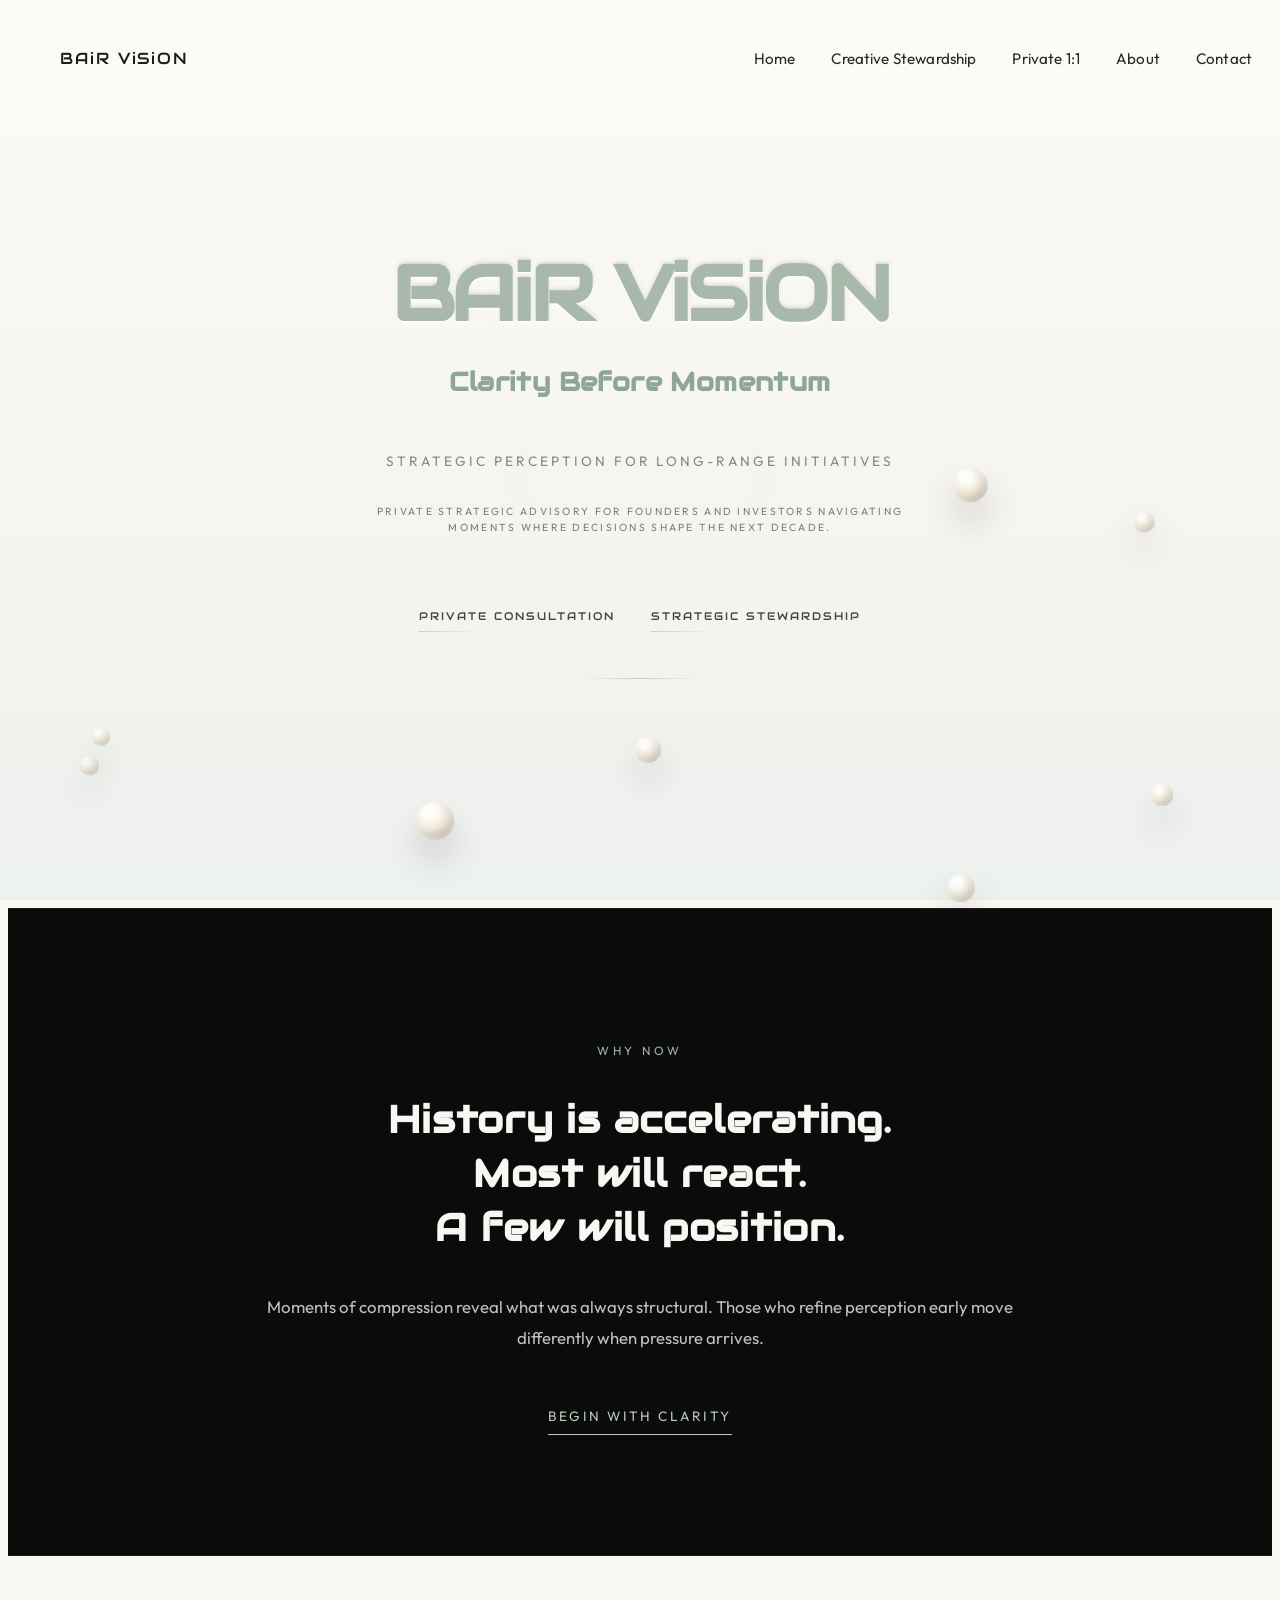
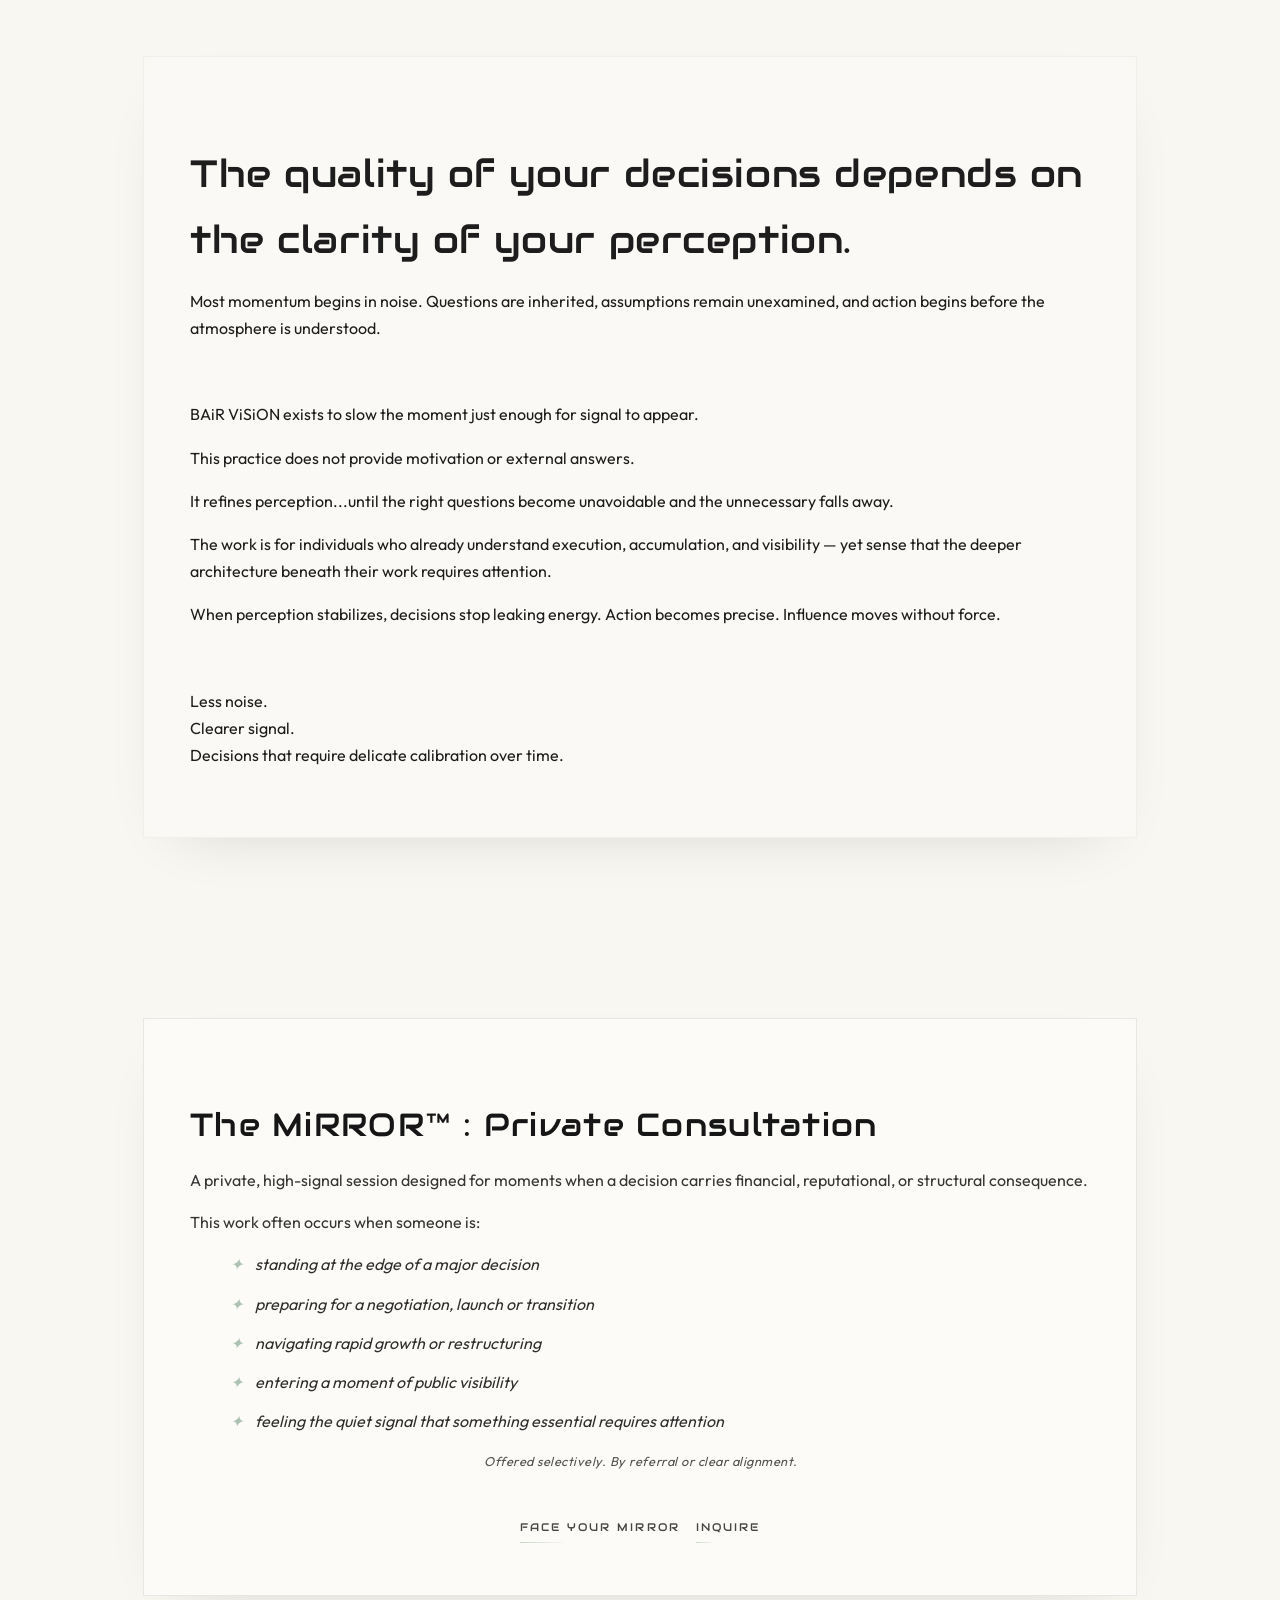
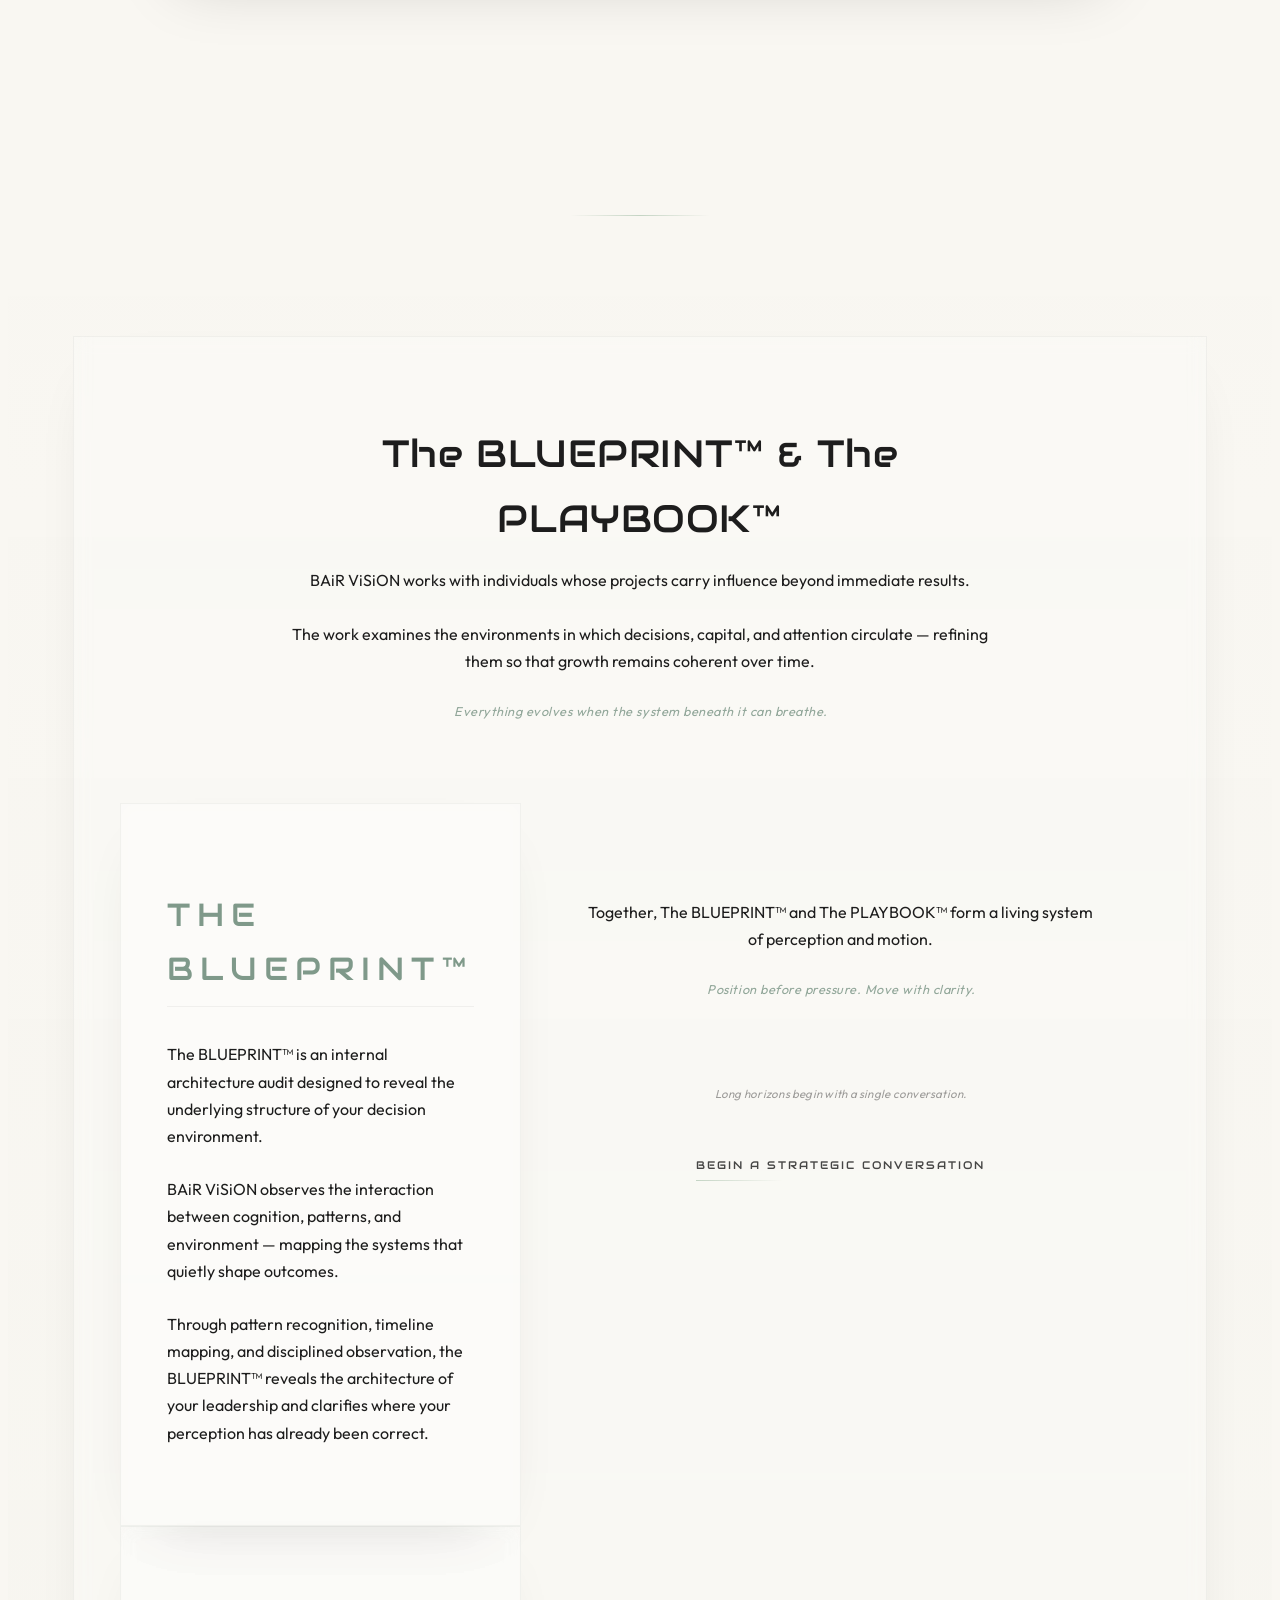
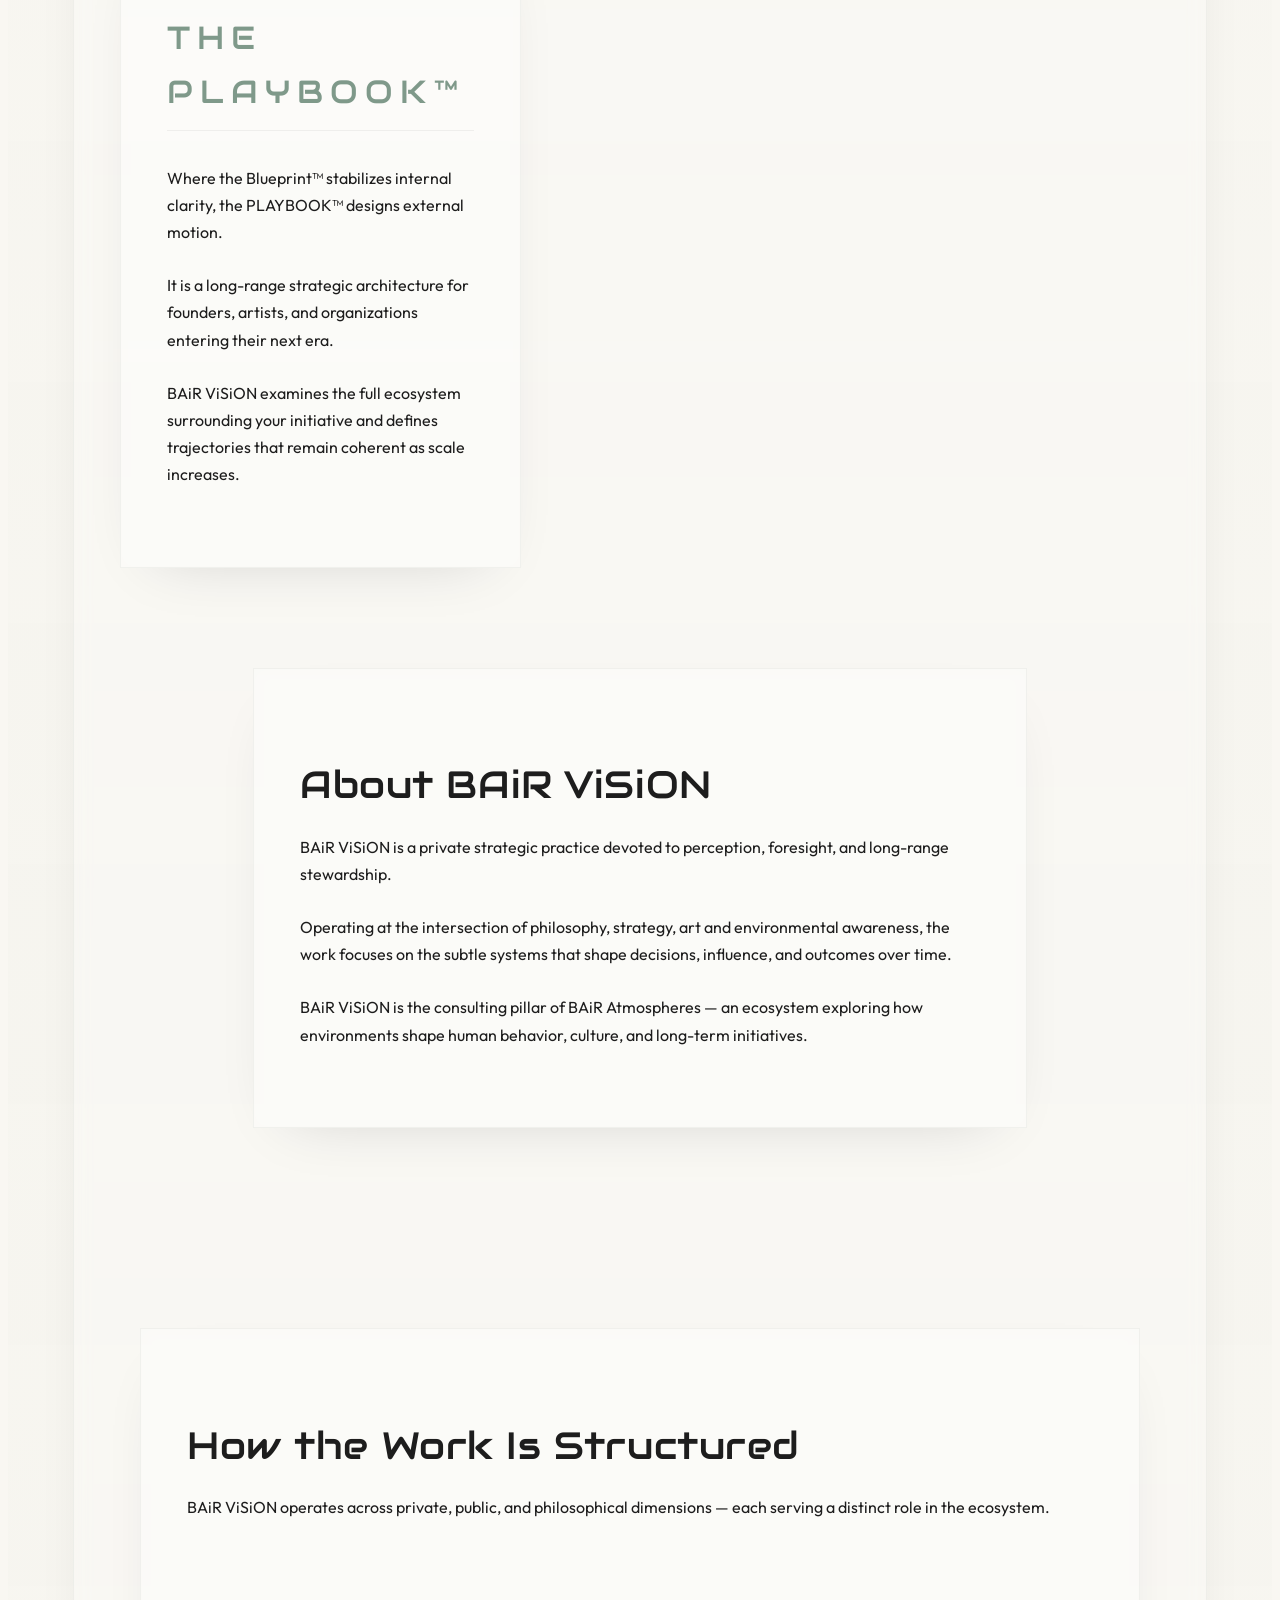
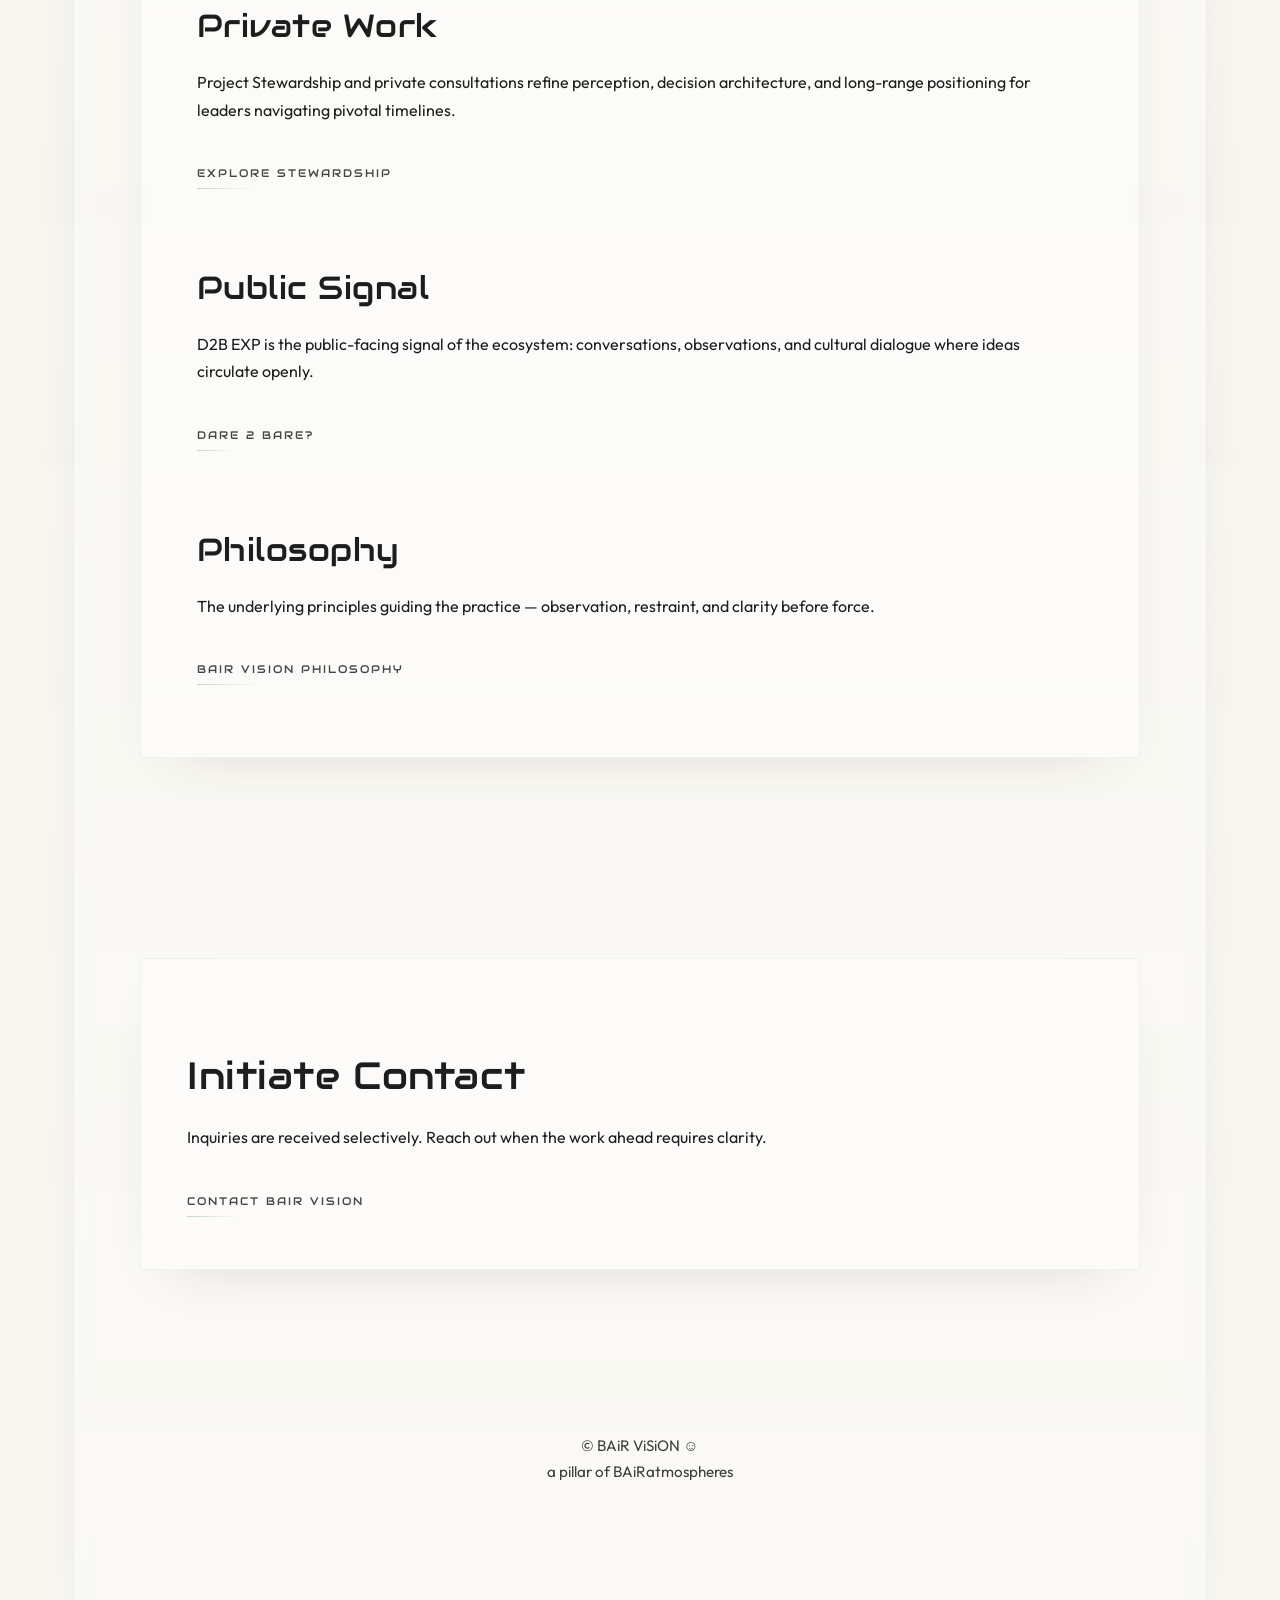
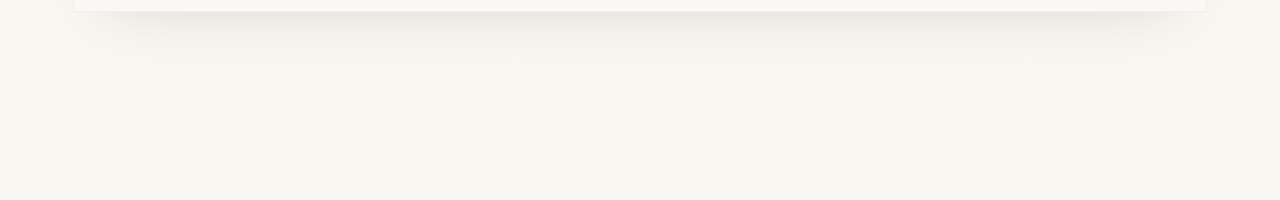
==== index.html @ 4bb3cb39 "Update index.html" ====
<!doctype html>
<html lang="en">
<head>
  <meta charset="utf-8" />
  <meta name="viewport" content="width=device-width,initial-scale=1" />
  <title>BLOOMiNG MOMENTUM - BAiR ViSiON</title>

  <!-- Fonts -->
  <link href="https://fonts.googleapis.com/css2?family=Audiowide&display=swap" rel="stylesheet">
  <link href="https://fonts.googleapis.com/css2?family=Outfit:wght@300;400;500;600;700&display=swap" rel="stylesheet">

  <!-- Stylesheet -->
  <link rel="stylesheet" href="assets/css/styles.css" />

  <!-- Lenis -->
  <script src="https://unpkg.com/lenis@1.0.45/dist/lenis.min.js"></script>

  <!-- Calendly -->
  <link href="https://assets.calendly.com/assets/external/widget.css" rel="stylesheet">
  <script src="https://assets.calendly.com/assets/external/widget.js"
        type="text/javascript"></script>
</head>
<body>
  
<div id="sky"></div>
<div id="orb-layer"></div>
  
  <div id="page-loader" class="loader">
    <div class="loader-inner">
      <h1 class="loader-title">BAiR ViSiON</h1>
      <p class="loader-sub">Initializing Field...</p>
    </div>
  </div>

    
    <!-- FORCE TRANQUILLE NAV -->
<header class="bv-header-bar" role="banner">
  <div class="bv-nav">
    <a class="bv-logo" href="index.html">BAiR ViSiON</a>

    <nav class="bv-nav-links">
      <a href="index.html">Home</a>
      <a href="stewardship.html">Creative Stewardship</a>
      <a href="mirror.html">Private 1:1</a>
      <a href="about.html">About</a>
      <a href="contact.html">Contact</a>
    </nav>

    <button id="bv-hamburger"
      class="bv-hamburger"
      aria-expanded="false"
      aria-controls="mobileMenu">
      <span></span><span></span><span></span>
    </button>
  </div>
</header>

<div id="mobileMenu"
  class="bv-mobile-menu"
     aria-hidden="true">
  <a href="index.html">Home</a>
  <a href="stewardship.html" class="active">Creative Stewardship</a>
  <a href="mirror.html">Private 1:1</a>
  <a href="about.html">About</a>
  <a href="contact.html">Contact</a>
</div>


  <main id="site">
    <header class="hero" id="hero">
      <div class="hero-inner">
        
        <h1 class="title hero-title">
          <span class="title-text" data-text="BARE VISION">BAiR ViSiON</span>
        </h1>

        <h2 class="bloom-title">Clarity Before Momentum</h2>

        <p class="subtitle">Strategic perception for long-range initiatives</p>
        <p class="subtitle muted">
        Private strategic advisory for founders and investors navigating moments where decisions shape the next decade.
        </p>
        
        <div class="cta-group">
          <a href="mirror.html" class="text-link">Private Consultation</a>
          <a href="stewardship.html" class="text-link">Strategic Stewardship</a>
        </div>
        
        <div class="hero-divider" aria-hidden="true"></div>
        
      </div>
    </header>
    
 <section class="why-now-strip">
  <div class="why-now-inner">
    
    <p class="why-now-label">WHY NOW</p>
    <h2 class="why-now-headline">
      History is accelerating.<br>
      Most will react.<br>
      A few will position.
    </h2>
    
    <p class="why-now-support">
      Moments of compression reveal what was always structural.  
      Those who refine perception early move differently when pressure arrives.
    </p>
    <a href="mirror.html" class="cta-link dark">Begin with clarity</a>
  </div>
</section>   
    
<section class="section sizzle-panel" data-animate>
  <div class="panel sizzle-inner">

    <h2 class="sizzle-title">
      The quality of your decisions depends on the clarity of your perception.
    </h2>

    <p class="sizzle-text">
     Most momentum begins in noise.  
     Questions are inherited, assumptions remain unexamined, and action begins before the atmosphere is understood.
    </p>
<br>
    <p class="sizzle-text">
      BAiR ViSiON exists to slow the moment just enough for signal to appear.
    </p>

    <p class="sizzle-text">
     This practice does not provide motivation or external answers.</p>

    <p class="sizzle-text">
     It refines perception...until the right questions become unavoidable and the unnecessary falls away.
    </p>

    <p class="sizzle-text">
     The work is for individuals who already understand execution, accumulation, and visibility — yet sense that the deeper architecture beneath their work requires attention.
    </p>

    <p class="sizzle-text">
    When perception stabilizes, decisions stop leaking energy.  
    Action becomes precise.  
    Influence moves without force.
    </p>
<br>
    <p class="sizzle-whisper">
   Less noise.<br>  
   Clearer signal.<br> 
   Decisions that require delicate calibration over time.
</p>

  </div>
</section>
    
    <!-- MIRROR -->
    <section class="section mirror" id="mirror" data-animate>
      <div class="panel">
        <h2>The MiRROR™ : Private Consultation</h2>
        <p>A private, high-signal session designed for moments when a decision carries financial, reputational, or structural consequence.</p>

        <p>This work often occurs when someone is:</p>
        <ul class="star-list">
          <li>standing at the edge of a major decision</li>
          <li>preparing for a negotiation, launch or transition</li>
          <li>navigating rapid growth or restructuring</li>
          <li>entering a moment of public visibility</li>
          <li>feeling the quiet signal that something essential requires attention</li>
        </ul>

          <p class="rhythm-hook" style="text-align:center; max-width:700px; margin:0 auto;">Offered selectively. By referral or clear alignment.</p>

        <div class="panel-cta">
          <a href="https://buy.stripe.com/7sYdR17dJeGha8h09b0gw02" class="text-link">Face Your MiRROR</a>
          <a href="contact.html" class="text-link">Inquire</a>
        </div>
      </div>
    </section>

    <div class="threshold-marker" aria-hidden="true"></div>

    <!-- BLUEPRINT / PLAYBOOK -->
    <section class="section blueprint blueprint-feature" id="blueprint" data-animate>
      <div class="panel">
        
        <div class="blueprint-intro" style="text-align:center; max-width:720px; margin:0 auto 80px;">
        <h2>The BLUEPRINT™ & The PLAYBOOK™</h2>

          <p>BAiR ViSiON works with individuals whose projects carry influence beyond immediate results.</p>
          <p>The work examines the environments in which decisions, capital, and attention circulate — refining them so that growth remains coherent over time.
       </p>
          <p class="rhythm-hook" style="text-align:center; max-width:700px; margin:0 auto;">
          Everything evolves when the system beneath it can breathe.
        </p>
        </div>

        <div class="book-spread">
       
          <div class="book-page">
            <div class="panel">
            <h3 class="subheading">THE BLUEPRINT™</h3>
            <p>The BLUEPRINT™ is an internal architecture audit designed to reveal the underlying structure of your decision environment.
            </p>
            <p>BAiR ViSiON observes the interaction between cognition, patterns, and environment — mapping the systems that quietly shape outcomes.
            </p>
            <p>Through pattern recognition, timeline mapping, and disciplined observation, the BLUEPRINT™ reveals the architecture of your leadership and clarifies where your perception has already been correct.
           </p>
              
      </div>
          
          <div class="book-divider" aria-hidden="true"></div>
          
          <div class="book-page">
            <div class="panel">
            <h3 class="subheading">THE PLAYBOOK™</h3>
           <p> Where the Blueprint™ stabilizes internal clarity, the PLAYBOOK™ designs external motion.
  </p>

           <p>It is a long-range strategic architecture for founders, artists, and organizations entering their next era.
  </p>

           <p>BAiR ViSiON examines the full ecosystem surrounding your initiative and defines trajectories that remain coherent as scale increases.
    </p>
          </div>
          </div>

    </div> <!-- ✅ CLOSE .book-spread -->

     <div class="blueprint-outro" style="text-align:center; max-width:720px; margin:80px auto 0;">
    <p>Together, The BLUEPRINT™ and The PLAYBOOK™ form a living system of perception and motion.
    </p>

     <p class="rhythm-hook" style="text-align:center; max-width:700px; margin:0 auto;">Position before pressure. Move with clarity.</i></p>
      

        <div class="panel-cta">
         <p class="cta-whisper">Long horizons begin with a single conversation.</p> 
          <a href="#"
             class="text-link"
             onclick="Calendly.initPopupWidget({url: 'https://calendly.com/dare222bare/discovery'}); return false;">
            Begin a Strategic Conversation</a>
    
        </div>
      </div>
    </div>

    <!-- ABOUT SUMMARY (concise) -->
    <section class="section about" id="about" data-animate>
      <div class="panel">
       <h2>About BAiR ViSiON</h2>

<p>
BAiR ViSiON is a private strategic practice devoted to perception, foresight, and long-range stewardship.
</p>

<p>
Operating at the intersection of philosophy, strategy, art and environmental awareness, the work focuses on the subtle systems that shape decisions, influence, and outcomes over time.
</p>

<p>
BAiR ViSiON is the consulting pillar of BAiR Atmospheres — an ecosystem exploring how environments shape human behavior, culture, and long-term initiatives.
</p>
      
      </div>
    </section>


<!-- ORIENTATION -->
<section class="section orientation" data-animate>
  <div class="panel">
    <h2>How the Work Is Structured</h2>

    <div class="orientation-grid">

      <p class="bv-text">
BAiR ViSiON operates across private, public, and philosophical dimensions — each serving a distinct role in the ecosystem.
</p>
      
      <div class="orientation-item">
       
        <h3>Private Work</h3>
        <p class="bv-text">
        Project Stewardship and private consultations refine perception, decision architecture, and long-range positioning for leaders navigating pivotal timelines.
</p>
<a href="stewardship.html" class="text-link">Explore Stewardship</a>
     
      </div>

      <div class="orientation-item">
        
        <h3>Public Signal</h3>
        <p class="bv-text">
          D2B EXP is the public-facing signal of the ecosystem: conversations, observations, and cultural dialogue where ideas circulate openly.
        </p>
        <a href="contact.html" class="text-link">Dare 2 Bare?</a>
      
      </div>

      <div class="orientation-item">
        
        <h3>Philosophy</h3>
      <p class="bv-text">
      The underlying principles guiding the practice — observation, restraint, and clarity before force.
      </p>
        <a href="about.html" class="text-link">BAiR ViSiON Philosophy</a>
      </div>

    </div>
  </div>
</section>
            
          <!-- CONTACT PREVIEW -->
    <section class="section contact" id="contact" data-animate>
      <div class="panel">
        
      <h2>Initiate Contact</h2>
<p> Inquiries are received selectively.  
Reach out when the work ahead requires clarity.
</p>

<a href="contact.html" class="text-link">Contact BAiR ViSiON</a>
      
      </div>
    </section>
            
    <footer class="footer" data-animate>
      <p>© BAiR ViSiON ☺ <br>
      a pillar of BAiRatmospheres</p>
    </footer>
  </main>

  <!-- main3d (pearls + lenis) -->
  <script type="module" src="assets/js/main3d.js"></script>
 <script src="assets/js/nav.js" defer></script>
            
</body>
</html>
---- assets/css/styles.css ----
:root {
  /* ---------- Core Palette ---------- */
  --ivory: #F9F7F2;
  --sand: #E8E3DB;
  --onyx: #0B0B0C;

  --sage-100: #C9D8CD;
  --sage-300: #B7CBB8;
  --sage-500: #9FB8A6;
  --sage-700: #7F998A;

  --cherry: #8C1C1C;
  --ice-blue: #AEBEC4;

  --text-primary: #111111;
  --text-muted: rgba(0,0,0,0.6);
  --text-soft-light: rgba(255,255,255,0.75);

  --border-soft-dark: rgba(255,255,255,0.08);
  --border-soft-light: rgba(0,0,0,0.08);

  --maxwidth: 1200px;

  --ease-standard: 0.3s ease;

  --header-height: 90px;

   --panel-blur: 8px;
}

/* =====================================
   TYPOGRAPHY SYSTEM
   ===================================== */

body {
  font-family: 'Outfit', sans-serif;
  color: var(--text-primary);
  background-color: var(--ivory);
  line-height: 1.7;
  -webkit-font-smoothing: antialiased;
}

h1, h2, h3 {
  font-family: 'Audiowide', sans-serif;
  letter-spacing: 0.02em;
}

.page-title {
  font-size: clamp(2rem, 4vw, 2.8rem);
  margin-bottom: 16px;
}

.page-subtitle {
  text-transform: uppercase;
  font-size: 0.8rem;
  letter-spacing: 0.22em;
  color: var(--sage-500);
}

/* =====================================
   SPACING SYSTEM
   ===================================== */

.section {
  padding: 120px 40px;
}

.section-narrow {
  padding: 100px 40px;
}

.container {
  max-width: var(--maxwidth);
  margin: 0 auto;
}

.centered {
  text-align: center;
  margin-left: auto;
  margin-right: auto;
}

/* RHYTHM HOOK — margin note authority */
.rhythm-hook {
  margin-top: 18px;
  font-family: 'Outfit', sans-serif;
  font-size: 0.8rem;
  font-style: italic;
  letter-spacing: 0.04em;
  color: var(--sage-700);

  /* visual restraint */
  opacity: 0.85;

  /* subtle offset so it reads as annotation, not headline */
  padding-left: 2px;
}

/* Optional: slightly tighter on mobile */
@media (max-width: 768px) {
  .rhythm-hook {
    font-size: 0.75rem;
    margin-top: 14px;
  }
}


/* =====================================
   CANONICAL TEXT CTA SYSTEM
   (Replaces All Physical Buttons)
   ===================================== */

.cta-link {
  display: inline-block;

  font-family: 'Outfit', sans-serif;
  font-size: 0.85rem;
  letter-spacing: 0.18em;
  text-transform: uppercase;
  text-decoration: none;

  padding-bottom: 6px;

  border-bottom: 1px solid currentColor;

  transition: 
    opacity var(--ease-standard),
    letter-spacing var(--ease-standard);
}

/* Light Sections */
.cta-link.light {
  color: var(--sage-500);
}

.cta-link.light:hover {
  opacity: 0.65;
  letter-spacing: 0.22em;
}

/* Dark Sections (Onyx / Why Now / Ten Years) */
.cta-link.dark {
  color: var(--sage-300);
}

.cta-link.dark:hover {
  opacity: 0.7;
  letter-spacing: 0.22em;
}

/* =====================================
   HERO CTA GROUP
   ===================================== */

.hero .cta-group {
  display: flex;
  justify-content: center;
  align-items: center;
  gap: 36px; /* increased from 28 for luxury spacing */
  margin-top: 36px;
}

@media (max-width: 768px) {
  .hero .cta-group {
    flex-direction: column;
    gap: 20px;
  }
}

/* SKY + ORB LAYER (global atmosphere) */
#sky{
  position:fixed; inset:0; pointer-events:none; z-index:-10;
  background:linear-gradient(to bottom, #FCFBF8, #F7F5F0, #EDF1EE);
}
#orb-layer{ position:fixed; inset:0; z-index:-8; pointer-events:none; }

/* LOADER — FULL SCREEN CEREMONIAL COVER */
#page-loader {
  position: fixed;
  inset: 0;
  z-index: 9999;

  display: flex;
  align-items: center;
  justify-content: center;

  background: var(--ivory);
}

/* Inner loader alignment */
.loader-inner {
  text-align: center;
}

/* Fade-out transition */
#page-loader {
  transition: opacity 0.6s ease, visibility 0.6s ease;
}

#page-loader.hidden {
  opacity: 0;
  visibility: hidden;
  pointer-events: none;
}

.loader-title{ font-family:'Audiowide', serif; letter-spacing:.28em; color:var(--sage-500); font-size: 1.4rem;
  margin-bottom: 8px; }

.loader-sub {
  font-size: 0.8rem;
  letter-spacing: 0.12em;
  opacity: 0.6;
}

/* =========================
   NAV — FORCE TRANQUILLE (single source of truth)
   ========================= */
.bv-header-bar {
  position: fixed;
  height: var(--header-height);
  left: 0;
  right: 0;
  top: 0;
  width: 100%;
  z-index: 120;
  pointer-events: auto;
  background: transparent;
  transition: background .28s ease, box-shadow .28s ease;
  padding: 14px 20px;
  display:flex;
  justify-content:center;
}
.bv-header-bar.bv-nav-solid { background: rgba(255,255,255,0.85); box-shadow:0 8px 30px rgba(0,0,0,0.06); }
.bv-header-bar * {
  pointer-events: auto;
}
.bv-nav {
  width:100%;
  max-width:var(--maxwidth);
  display:flex;
  align-items:center;
  justify-content:space-between;
  gap: 20px;
}

.bv-logo {
  font-family: 'Audiowide', sans-serif;
  font-weight:400;
  letter-spacing:.12em;
  color: rgba(10,10,10,0.92);
  text-decoration:none;
  font-size:1rem;
}

.bv-nav-links {
  display:flex;
  gap:20px;
  align-items:center;
  list-style:none;
}

.bv-nav-links a,
.bv-nav .work-toggle {
  font-family: 'Outfit', sans-serif;
  font-size: 0.95rem;
  color: rgba(10,10,10,0.88);
  text-decoration:none;
  background:transparent;
  border:none;
  cursor:pointer;
  padding:6px 8px;
  letter-spacing:0.01em;
}

.nav-work { position:relative; }
.work-dropdown {
  position:absolute;
  right:0;
  top:calc(100% + 8px);
  min-width:220px;
  background: rgba(255,255,255,0.98);
  border-radius:8px;
  padding:8px;
  box-shadow:0 18px 40px rgba(7,7,7,0.06);
  opacity:0; transform:translateY(-6px); pointer-events:none;
  transition:opacity .28s ease, transform .28s ease;
  display:flex; flex-direction:column; gap:6px; z-index:130;
}
.work-dropdown.open { opacity:1; transform:none; pointer-events:auto; }
.work-dropdown a { color:rgba(10,10,10,0.92); text-decoration:none; padding:8px 10px; border-radius:6px; }
.work-dropdown a:hover { background: rgba(183,203,184,0.06); }

/* INNER PAGES — NAV AUTHORITY MODE */
.inner-page .bv-header-bar {
  background: rgba(255,255,255,0.92);
  box-shadow: 0 8px 30px rgba(0,0,0,0.06);
}

.inner-page main {
  padding-top: calc(var(--header-height) + 40px);
}

/* MOBILE NAV */
.bv-hamburger {
  display:none;
  width:44px; height:36px; background:transparent; border:none; cursor:pointer;
}
.bv-hamburger span{ display:block; height:2px; background:rgba(10,10,10,0.85); margin:6px 0; border-radius:2px; transition:all .22s ease; }
.bv-hamburger {
  position: relative;
  z-index: 140;
  pointer-events: auto;
}

.bv-mobile-menu {
  position: fixed;
  top: 72px;
  right: 16px;

  width: 220px;
  padding: 18px;

  display: flex;
  flex-direction: column;
  gap: 14px;

  background: rgba(255,255,255,0.96);
  backdrop-filter: blur(var(--panel-blur));
  border-radius: 14px;

  box-shadow: 0 40px 90px rgba(0,0,0,0.12);

  transform: translateY(-12px) scale(0.98);
  opacity: 0;
  pointer-events: none;

  transition:
    transform 0.28s cubic-bezier(.16,1,.3,1),
    opacity 0.22s ease;

  z-index: 1001;
}

.bv-mobile-menu a {
  font-family: 'Audiowide', sans-serif;
  font-size: 0.85rem;
  letter-spacing: 0.12em;
  text-transform: uppercase;

  padding: 10px 8px;
  border-radius: 8px;

  color: rgba(10,10,10,0.9);
  text-decoration: none;

  transition: background 0.2s ease, transform 0.2s ease;
}

.bv-mobile-menu a:hover {
  background: rgba(183,203,184,0.12);
  transform: translateX(2px);
}

.bv-mobile-menu.open {
  transform: translateY(0) scale(1);
  opacity: 1;
  pointer-events: auto;
}

/* show mobile controls on small screens */
@media (max-width:900px){
  .bv-nav-links { display:none; }
  .bv-hamburger { display:block; }
}

/* =========================
   HERO
   ========================= */
.hero{ min-height:100vh; display:flex; justify-content:center; align-items:center; padding:0 2rem; text-align:center; position:relative; z-index:20; }
.hero-inner{ width:100%; max-width:1100px; margin:auto; display:flex; flex-direction:column; gap:.6rem; align-items:center; }

.hero-divider {
  width: 120px;
  height: 1px;
  margin: 36px auto 0;
  background: linear-gradient(to right, transparent, var(--sage-500), transparent);
  opacity: 0.6;
}

/* Title embossed effect */
.title-text{
  font-family:'Audiowide'; font-weight:700;
  font-size:clamp(3rem,6vw,6.5rem);
  letter-spacing:-2.2px; line-height:0.92;
  color:#a8b9ac;
  text-shadow:
    0 2px 3px rgba(255,255,255,0.9),
    0 -2px 4px rgba(0,0,0,0.10),
    0 1px 0 rgba(255,255,255,0.7),
    0 -1px 2px rgba(0,0,0,0.05);
  transform:translateY(1px);
}

/* Bloom small tagline under hero title */
.bloom-title {
  font-family:'Audiowide', sans-serif;
  font-size:clamp(1rem,2.2vw,1.65rem);
  color:#8ea59a;
  margin-top:-8px;
  letter-spacing:.015em;
}

/* subtitle */
.subtitle,
.page-subtitle {
  margin-top: 14px;
  max-width: 560px;

  font-family: 'Outfit', sans-serif;
  font-size: 0.85rem;
  line-height: 1.6;
  font-weight: 400;

  text-transform: uppercase;
  letter-spacing: 0.22em;

  color: rgba(10,10,10,0.55);

  /* editorial restraint */
  opacity: 0.85;
}

.subtitle.muted{ margin-top:8px; max-width:580px; color:rgba(10,10,10,0.6); font-size:.65rem; }


/* =====================================
   STEWARDSHIP HERO REFINEMENT
   ===================================== */

.steward-hero {
  padding: 140px 20px 80px;
  text-align: center;
}

.steward-hero .page-title {
  margin-bottom: 18px;
}

.steward-hero .page-subtitle {
  max-width: 620px;
  margin: 0 auto;
  opacity: 0.7;
}

/* =====================================
   STEWARDSHIP QUOTE
   ===================================== */

.steward-quote {
  text-align: center;
  margin: -30px auto 80px;
  padding: 0 20px;
}

.steward-quote blockquote {
  font-family: 'Outfit', sans-serif;
  font-size: 0.9rem;
  font-style: italic;
  max-width: 520px;
  margin: 0 auto;
  opacity: 0.65;
}

/* =====================================
   CENTERED STEWARD BLOCK
   ===================================== */

.steward-centered {
  text-align: center;
  max-width: 620px;
  margin: 0 auto 120px;
}


/* =========================
   PEARL VISUALS (LUXURY UPDATE)
   ========================= */
.pearl {
  position: absolute;
  width: var(--s);
  height: var(--s);
  border-radius: 50%;
  pointer-events: none;
  z-index: -6;
   
  /* STEP 1: REMOVE BLEND MODE 
     We want these to feel solid and heavy, not like holograms. */
  mix-blend-mode: normal; 
  
  /* STEP 2: THE NACRE GRADIENT
     We move from pure light -> cream -> champagne -> warm shadow.
     This complexity mimics the layers of calcium carbonate in real pearls. */
  background: radial-gradient(
    circle at 35% 25%,      /* The Light Source (Top Left) */
    #ffffff 0%,             /* The "Lustre" (Sharp Reflection) */
    #fdfcf5 20%,            /* The "Body" (Rich Cream) */
    #efe6d5 50%,            /* The "Orient" (Champagne/Gold undertone) */
    #c4bbaa 80%,            /* The "Curve" (Muted warm grey) */
    #8a8278 100%            /* The Shadow (Darker organic grey) */
  );

  /* STEP 3: DEPTH & GLOW
     - Inset white: simulates light bouncing inside the pearl (translucency).
     - Inset dark: adds weight to the bottom curve.
     - Drop shadow: lifts the pearl off the screen (3D effect). */
  box-shadow:
    inset 0 0 10px rgba(255, 255, 255, 0.75),    /* Inner Glow */
    inset -3px -3px 10px rgba(0, 0, 0, 0.12),    /* Bottom Weight */
    0 20px 35px rgba(0, 0, 0, 0.16);           /* Soft Floor Shadow */

  /* OPTIONAL: Slight blur to blend it into your "atmosphere" 
     Remove this if you want them razor sharp. */
  backdrop-filter: blur(0px); 
}


.panel-cta {
  display: flex;
  flex-direction: column;
  align-items: center;
  gap: 12px;
  margin-top: 24px;
}

/* Long-form Audiowide titles — optical tightening */
.page-title,
.section-header,
.panel h2,
.panel h3 {
  letter-spacing: 0.015em;
}

/* Do NOT change — labels need air */
.bv-subheader,
.card-title,
.card-title-ps {
  letter-spacing: 0.12em;
}
/* =========================
   CANONICAL PANELS — STEWARDSHIP ROOT
   ========================= */

.panel {
  max-width: 900px;
  margin: 0 auto;
  padding: 52px 46px;

 background: rgba(255,255,255,0.28);
  border: 1px solid rgba(120,130,120,0.08);
  backdrop-filter: blur(var(--panel-blur));
  box-shadow: 0 22px 60px -36px rgba(0,0,0,0.18);

  position: relative;
  z-index: 1;
  color: rgba(10,10,10,0.92);
}

/* Atmospheric refinement — increase panel translucency */
.section:not(.mirror) .panel {
  background: rgba(255,255,255,0.24);
}

.panel h2{ font-family:'Audiowide',sans-serif; font-weight:400; font-size:2.4rem; margin-bottom:12px; }
.panel h3{ font-family:'Audiowide',sans-serif; font-weight:400; font-size:2.0rem; margin-bottom:10px; }



/* HOME — Mirror panel CTA alignment fix */
.section.mirror .panel-cta {
  justify-content: center;
  align-items: center;
  text-align: center;
}

.section.mirror .cta-micro {
  text-align: center;
  width: 100%;
}

/* thin subheading (book pages) */
.subheading{ font-family:'Outfit'; text-transform:uppercase; letter-spacing:.15em; font-size:.8rem; color:var(--sage-700); display:inline-block; padding-bottom:8px; border-bottom:1px solid rgba(0,0,0,0.05); }

/* SECTION defaults */

.section{ opacity:0; transform:translateY(18px); transition:opacity 1.1s ease, transform 1s cubic-bezier(.16,1,.3,1); padding:100px 20px; }
.section.visible{ opacity:1; transform:none; }
.section .panel {
  margin-top: 0;
  margin-bottom: 0;
}

/* MIRROR — reduce panel presence */
.section.mirror .panel {
  background: rgba(255,255,255,0.48);
  border: 1px solid rgba(10,10,10,0.08);
  backdrop-filter: blur(calc(var(--panel-blur) + 2px));
}

.section.mirror {
  padding: 80px 20px;
}


.section.mirror h2 {
  font-size: 2rem;
  letter-spacing: 0.04em;
  color: rgba(10,10,10,0.95);

}

.section.mirror p {
  line-height: 1.6;
  color: rgba(10,10,10,0.82);
}


.section.mirror.visible {
  transform: translateY(0);
  transition:
    opacity 0.6s ease,
    transform 0.6s cubic-bezier(.2,.8,.2,1);
}

.section.mirror .panel-cta {
  flex-direction: row;
  gap: 16px;
   margin-top: 32px;
}

.section.mirror .cta-micro {
  font-size: 0.72rem;
  letter-spacing: 0.04em;
  opacity: 0.6;
  margin-bottom: 18px;
}

/* THRESHOLD MARKER */
.threshold-marker {
  width: 100%;
  height: 140px;
  margin: 0 auto -40px;
  position: relative;
}

.threshold-marker::after {
  content: "";
  position: absolute;
  left: 50%;
  bottom: 0;
  width: 140px;
  height: 1px;
  background: linear-gradient(
    to right,
    transparent,
    rgba(183,203,184,0.8),
    transparent
  );
  transform: translateX(-50%);
}

/* PROJECT STEWARDSHIP FEATURE RHYTHM */
@media (max-width: 768px) {
  .book-spread {
    grid-template-columns: 1fr;
  }

  .book-divider {
    display: none;
  }
}

.blueprint-feature {
  padding: 160px 20px 180px;
}

@media (max-width: 980px) {
  .blueprint-feature {
    padding: 120px 20px 140px;
  }
}


/* BOOK LAYOUT */

/* HOME — Stewardship panel cleanup */

.steward-section .panel {
  padding: 52px 48px;
}

.book-spread {
  display: grid;
  grid-template-columns: 1fr auto 1fr;
  gap: 64px;
  max-width: 1100px;
  margin: 0 auto;
  align-items: stretch;
}

.book-page {
  flex: 1;
  max-width: 460px;
}

.book-spread {
  align-items: stretch;
}

.book-spread .panel {
  max-width: 480px;
  margin: 0 auto;
}

.blueprint-feature .subheading {
  display: inline-block;
  margin-bottom: 18px;
  padding-bottom: 10px;
  letter-spacing: 0.22em;
}

.blueprint-feature .panel-cta {
  margin-top: 72px;
}

.blueprint-feature {
  background: linear-gradient(
    to bottom,
    transparent,
    rgba(183,203,184,0.04),
    transparent
  );
}

.blueprint-feature.section {
  transition: opacity 1.4s ease, transform 1.6s cubic-bezier(.16,1,.3,1);
}

.blueprint-feature .panel {
  background: rgba(255,255,255,0.38);
}

.book-divider{
  width:1px;
  align-self: stretch;
  opacity:.35;
  background:linear-gradient(
    180deg,
    transparent,
    rgba(159,184,166,0.45),
    transparent
  );
}

@media (max-width: 768px) {
  .book-spread {
    grid-template-columns: 1fr;
  }

  .book-divider {
    display: none;
  }
}

.blueprint-outro {
  text-align: center;
  max-width: 720px;
  margin: 80px auto 0;
}

.blueprint-outro p {
 margin-left: auto;
  margin-right: auto;
}

/* STAR LIST */
.star-list li {
  margin: 12px 0;
  display: flex;
  align-items: flex-start;
  font-family: 'Outfit', serif;
  font-style: italic;
  color: rgba(10,10,10,0.85); /* text tone */
}

.star-list li::before {
  content: "✦";
  margin-right: 12px;
  color: var(--sage-500); /* star only */
  opacity: .85;
}

/* PROOF GRID */
.proof-grid{ display:grid; grid-template-columns:repeat(3,1fr); gap:32px; margin-top:28px; }
.proof-item{ background:transparent; padding:14px; border-radius:8px; }
.proof-item h3{ font-family:'Audiowide',sans-serif; font-size:1.05rem; margin-bottom:8px; }

/* BV TYPOGRAPHY */
.bv-subheader{ font-family:'Audiowide',sans-serif; 
               text-transform:uppercase; 
               letter-spacing: 0.18em; 
               font-size: var(--title-sm); 
               margin-bottom:16px; }



/* steward cards */
.steward-card{ padding:40px; 
               border-radius:12px; 
               transition:transform .28s ease;
             }
.steward-card:hover{ 
   transform:translateY(-2px); }
.steward-list{ margin:18px 0 28px; padding-left:18px; }

.card-title {
  font-family: 'Audiowide', sans-serif;
  font-size: var(--title-md);
  letter-spacing: 0.1em;
   color:#8ea59a;
   margin-bottom: 14px; }

.card-title-ps {
  font-family: 'Audiowide', sans-serif;
  color: var(--sage-500);
   font-size: var(--title-md);
  letter-spacing: 0.1em;
   margin-bottom: 14px; 
}

.card-text{ margin-bottom:14px; }


.steward-section .steward-card {
  margin-top: 12px;
}

.section-header {
  font-family: 'Audiowide', sans-serif;
  font-size: var(--title-lg);
  letter-spacing: 0.06em;
  text-align: center;
  margin-bottom: 24px;
  color:#8ea59a;
}

.steward-text {
  font-family: 'Outfit', sans-serif;
  font-size: var(--body-lg);
  line-height: var(--line-loose);
  color: rgba(10,10,10,0.85);
  margin-bottom: 22px;
}

.bv-paragraph {
  font-family: 'Outfit', sans-serif;
  font-size: var(--body-md);
  line-height: var(--line-loose);
  margin-bottom: 1.6rem;
}

.bv-text {
  font-family: 'Outfit', sans-serif;
  font-size: var(--body-md);
  line-height: var(--line-normal);
}

.steward-hero {
  position: relative;
}

.steward-hero::after {
  content: "";
  position: absolute;
  bottom: 0;
  left: 50%;
  width: 120px;
  height: 1px;
  background: linear-gradient(to right, transparent, var(--sage-500), transparent);
  transform: translateX(-50%);
  opacity: 0.6;
}

.list-label {
  font-weight: 600;
  font-size: 0.85rem;
  letter-spacing: 0.08em;
  text-transform: uppercase;
  color: rgba(10,10,10,0.6);
  margin: 18px 0 10px;
}

.steward-list {
  font-family: 'Outfit', sans-serif;
  font-size: var(--body-md);
  line-height: var(--line-loose);
  margin: 22px 0 30px;
  padding-left: 22px;
}

.steward-list {
  list-style: none;
  padding-left: 0;
}

.steward-list li {
  position: relative;
  padding-left: 18px;
  margin-bottom: 10px;
  font-size: 0.95rem;
  line-height: 1.6;
  color: rgba(10,10,10,0.85);
}

.steward-list li::before {
  content: "—";
  position: absolute;
  left: 0;
  color: var(--sage-700);
}

.blueprint-feature .panel {
  max-width: 1040px;
}
.blueprint-feature p {
  margin-bottom: 26px;
}

.cta-whisper {
  font-size: 0.72rem;
  font-style: italic;
  color: rgba(10,10,10,0.55);
  margin-bottom: 4px;
  letter-spacing: 0.02em;
  opacity: 0.7;
  text-align: center;
}


.section.about h1 {
  font-family: 'Audiowide', sans-serif;
  letter-spacing: 0.12em;
  margin-bottom: 22px;
  position: relative;
}

.section.about h1::before {
  content: "ABOUT";
  display: block;
  font-size: 0.65rem;
  letter-spacing: 0.22em;
  color: rgba(10,10,10,0.45);
  margin-bottom: 10px;
}


.about-hero {
  padding-top: 120px;
  padding-bottom: 80px;
}
.about-hero .page-lead {
  max-width: 640px;
  margin: 16px auto 0;
  font-size: 1rem;
  opacity: 0.85;
}


/* ABOUT — narrower reading column */
.section.about .panel {
  max-width: 680px;
}

/* ABOUT — tighten paragraph rhythm */
.section.about .bv-paragraph {
  margin-bottom: 1.35rem;
}

/* ABOUT — soften lead-in */
.about-hero .page-lead {
  opacity: 0.78;
}

/* ABOUT — de-emphasize captions */
.photo-caption {
  font-size: 0.7rem;
  opacity: 0.55;
}

.text-link {
  display: inline-block;
  margin-top: 14px;
  font-family: 'Audiowide', sans-serif;
  font-size: 0.7rem;
  letter-spacing: 0.18em;
  text-transform: uppercase;
  text-decoration: none;
  color: rgba(10,10,10,0.75);
  position: relative;
  padding-bottom: 6px;
}
.text-link::after {
  content: "";
  position: absolute;
  left: 0;
  bottom: 0;
  width: 100%;
  height: 1px;
  background: linear-gradient(
    to right,
    rgba(183,203,184,0.8),
    transparent
  );
  transform: scaleX(0.3);
  transform-origin: left;
  transition: transform 0.35s ease;
}

.text-link:hover::after {
  transform: scaleX(1);
}
.orientation-item {
  padding: 20px 10px;
}

/* CTA */
.cta-section{ text-align:center; padding:120px 20px; border-top:1px solid rgba(0,0,0,0.02); background:transparent; }
.cta-title{ font-family:'Audiowide',sans-serif; font-size:1.6rem; margin-bottom:10px; }




/* STEWARDSHIP — reduce visual noise */
.steward-section .panel {
  background: rgba(255,255,255,0.32);
  border: 1px solid rgba(120,130,120,0.10);
  backdrop-filter: blur(var(--panel-blur));
  box-shadow: 0 18px 40px -28px rgba(0,0,0,0.06);
}

.steward-section {
  padding: 100px 20px;
  max-width: 900px;
  margin: 0 auto;
}

/* STEWARDSHIP — calm the headers */
.steward-section .section-header {
  margin-bottom: 24px;
}

/* =========================
   CONTACT FORM — REFINED / EDITORIAL
   ========================= */

.refined-form {
  max-width: 640px;
  margin: 48px auto 0;
}

.refined-form .form-row {
  display: flex;
  flex-direction: column;
  margin-bottom: 34px;
}

/* Labels: quiet authority */
.refined-form .label {
  font-family: 'Audiowide', sans-serif;
  font-size: 0.7rem;
  letter-spacing: 0.18em;
  text-transform: uppercase;
  color: rgba(10,10,10,0.55);
  margin-bottom: 10px;
}

/* Inputs & textarea — underline only */
.refined-form input,
.refined-form textarea {
  background: transparent;
  border: none;
  border-bottom: 1px solid rgba(10,10,10,0.25);
  padding: 8px 2px 10px;
  font-family: 'Outfit', sans-serif;
  font-size: 1rem;
  color: rgba(10,10,10,0.9);
  outline: none;
  transition: border-color 0.25s ease;
}

/* Focus state — confident, not loud */
.refined-form input:focus,
.refined-form textarea:focus {
  border-bottom-color: rgba(10,10,10,0.7);
}

/* Textarea refinement */
.refined-form textarea {
  resize: vertical;
  min-height: 120px;
  line-height: 1.7;
}

.contact-note {
  font-size: 0.75rem;
  font-style: italic;
  color: rgba(10,10,10,0.55);
  text-align: center;
  margin-top: 24px;
}

/* Placeholder tone */
.refined-form ::placeholder {
  color: rgba(10,10,10,0.35);
  font-style: italic;
}

/* CTA area spacing */
.refined-form .panel-cta {
  margin-top: 60px;
  justify-content: center;
}

/* Submit button — ceremonial */
.refined-form button.orb.primary {
  background: transparent;
  border: 1px solid rgba(10,10,10,0.6);
  color: rgba(10,10,10,0.85);
  padding: 14px 34px;
  font-size: 0.85rem;
  letter-spacing: 0.12em;
  text-transform: uppercase;
}


/* Soft divider */
.hr-soft {
  border: none;
  height: 1px;
  margin: 80px auto 60px;
  max-width: 480px;
  background: linear-gradient(
    to right,
    transparent,
    rgba(10,10,10,0.25),
    transparent
  );
}

.home-link {
  position: fixed;
  bottom: 24px;
  left: 24px;
  font-family: 'Outfit', sans-serif;
  font-size: 0.75rem;
  letter-spacing: 0.08em;
  text-transform: uppercase;
  color: var(--sage-500);
  text-decoration: none;
}

.home-link:hover {
  color: rgba(0,0,0,0.75);
}

/* =========================
   WHY NOW — TIMELESS STRIP
   ========================= */

.why-now-strip {
  background-color: var(--onyx);
  color: var(--ivory);
  padding: 120px 40px;
  border-top:  1px solid var(--border-soft-dark);
  border-bottom: 1px solid rgba(255,255,255,0.06);
}

.why-now-inner {
  max-width: 760px;
  margin: 0 auto;
  text-align: center;
}

.why-now-label {
  font-family: 'Outfit', sans-serif;
  font-size: 0.75rem;
  letter-spacing: 0.28em;
  text-transform: uppercase;
  color: var(--sage-500);
  margin-bottom: 28px;
}

.why-now-headline {
  font-family: 'Audiowide', sans-serif;
  font-size: clamp(1.9rem, 3vw, 2.4rem);
  line-height: 1.4;
  letter-spacing: 0.02em;
  margin-bottom: 36px;
  color: var(--ivory);
}

.why-now-support {
  font-family: 'Outfit', sans-serif;
  font-size: 1.05rem;
  line-height: 1.9;
  color: rgba(255,255,255,0.75);
  margin-bottom: 48px;
}


.why-now-cta {
  composes: cta-link dark;
}

.why-now-cta:hover {
  opacity: 0.65;
}

/* =========================
   TEN YEARS PANEL — TIMELESS LUXURY
   ========================= */

.ten-years-panel {
  background-color: var(--onyx);
  color: var(--ivory);
  padding: 140px 40px;
  margin: 140px auto;
  max-width: 980px;
  border-top:  1px solid var(--border-soft-dark);
  border-bottom: 1px solid rgba(255,255,255,0.08);
}

.ten-years-inner {
  max-width: 720px;
  margin: 0 auto;
  text-align: center;
}

.ten-years-inner h2 {
  font-family: 'Audiowide', sans-serif;
  font-size: clamp(1.8rem, 3vw, 2.3rem);
  letter-spacing: 0.03em;
  margin-bottom: 40px;
  color: var(--sage-500);
}

.ten-years-inner p {
  font-family: 'Outfit', sans-serif;
  font-size: 1.05rem;
  line-height: 1.9;
  margin-bottom: 22px;
  color: rgba(255,255,255,0.82);
}

.ten-years-inner .positioning-line {
  font-weight: 500;
  color: var(--ivory);
  letter-spacing: 0.02em;
}

.ten-years-inner .advantage-list {
  list-style: none;
  padding: 0;
  margin: 50px 0;
}

.ten-years-inner .advantage-list li {
  font-family: 'Outfit', sans-serif;
  font-size: 1rem;
  line-height: 1.9;
  margin-bottom: 10px;
  color: rgba(255,255,255,0.75);
}

.ten-years-inner .closing-line {
  margin-top: 60px;
  font-family: 'Outfit', sans-serif;
  font-size: 1.15rem;
  letter-spacing: 0.04em;
  text-transform: uppercase;
  color: var(--sage-500);
}

/* FOOTER */
.footer{ padding:48px 20px; text-align:center; font-size:.95rem; opacity:.85; }

/* ANIMATION HELPERS */
.fade-in{ opacity:0; animation:fadeIn .9s ease-out forwards; }
@keyframes fadeIn{ from{opacity:0; transform:translateY(18px);} to{opacity:1; transform:none;} }

/* RESPONSIVE */
@media (max-width: 768px) {
  .panel {
    padding: 32px 26px;
  }
}

@media (max-width: 768px) {
  .section {
    : 64px 18px;
  }

  .section.mirror {
    padding: 64px 18px;
  }
}

@media (max-width:980px){
  .book-spread{ flex-direction:column; gap:28px; }
  .proof-grid{ grid-template-columns:1fr; }
  .bv-nav { padding: 10px 12px; 
          }
   }
   
  @media (max-width: 900px) {
  .page-title {
    white-space: normal;
    text-align: center; /* optional but recommended */
  }
}
@media (max-width: 768px) {
  .subtitle {
    font-size: 0.85rem;
    line-height: 1.6;
  }
}
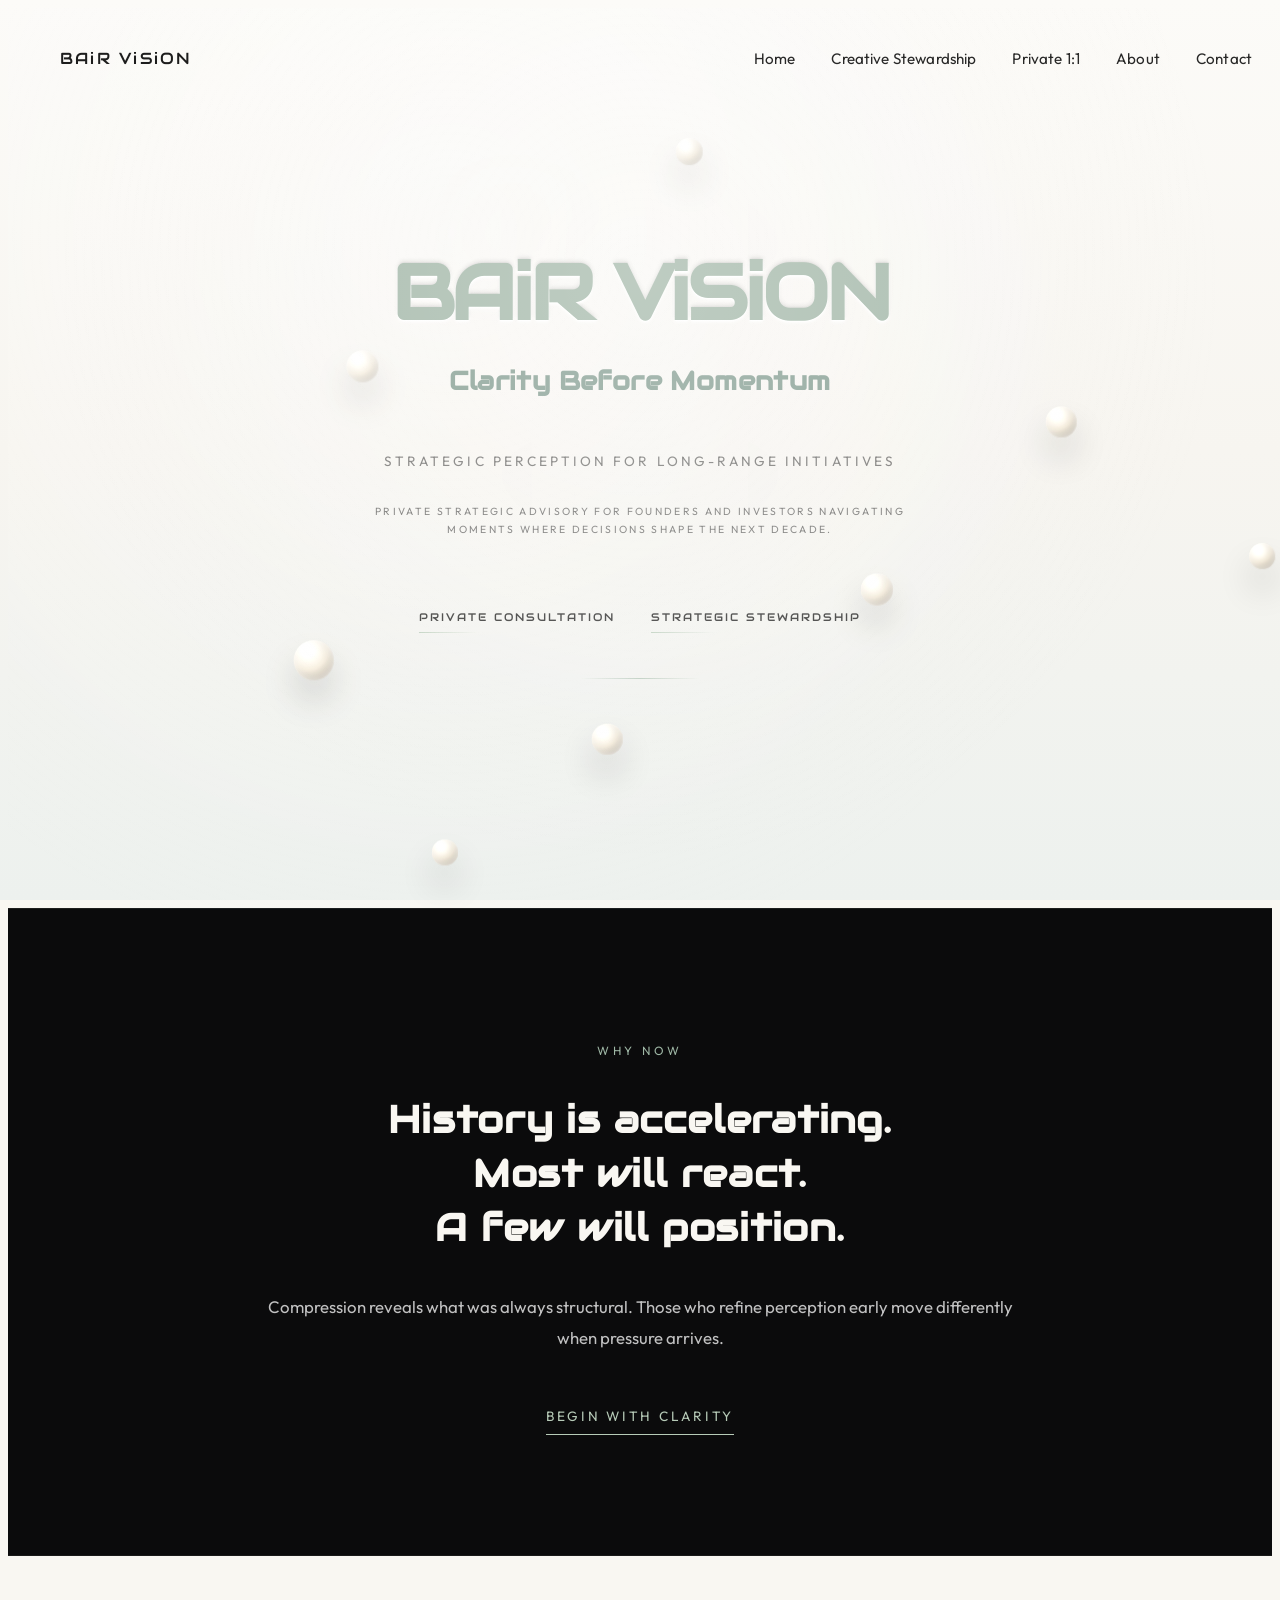
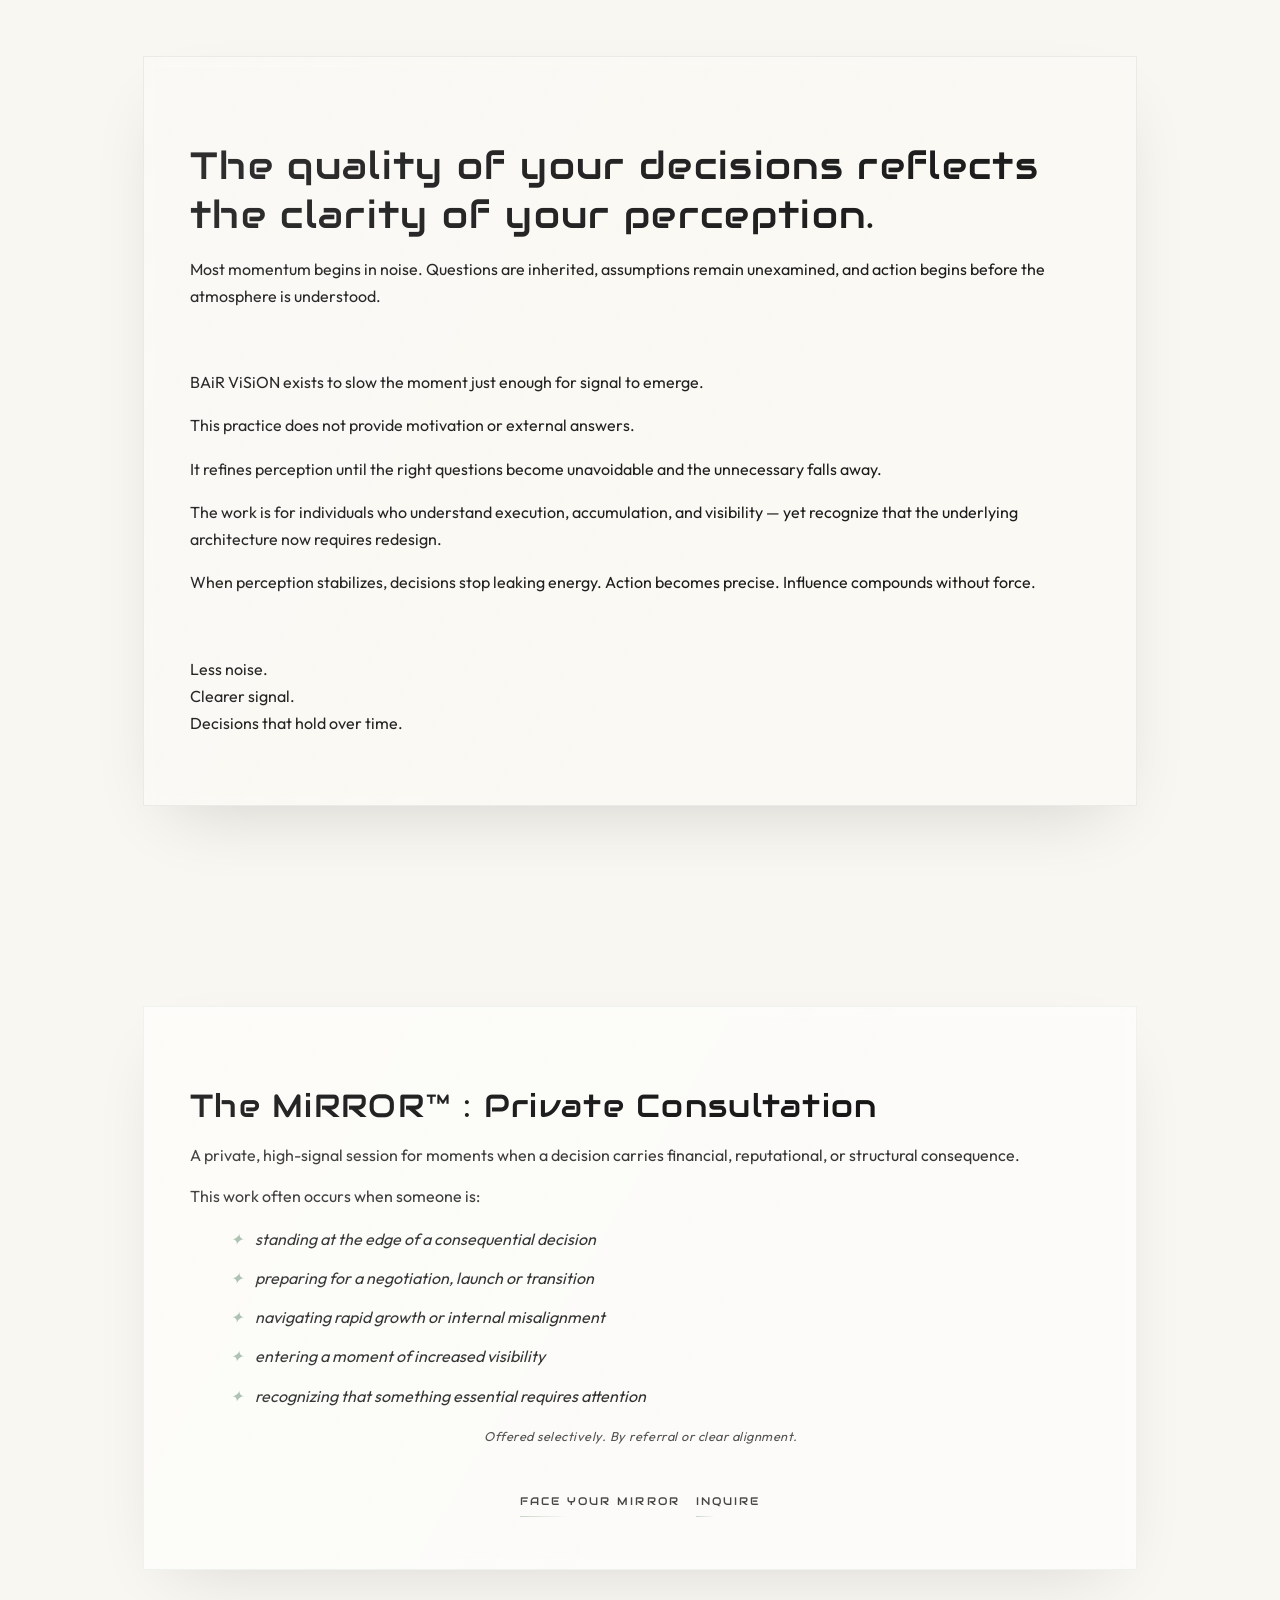
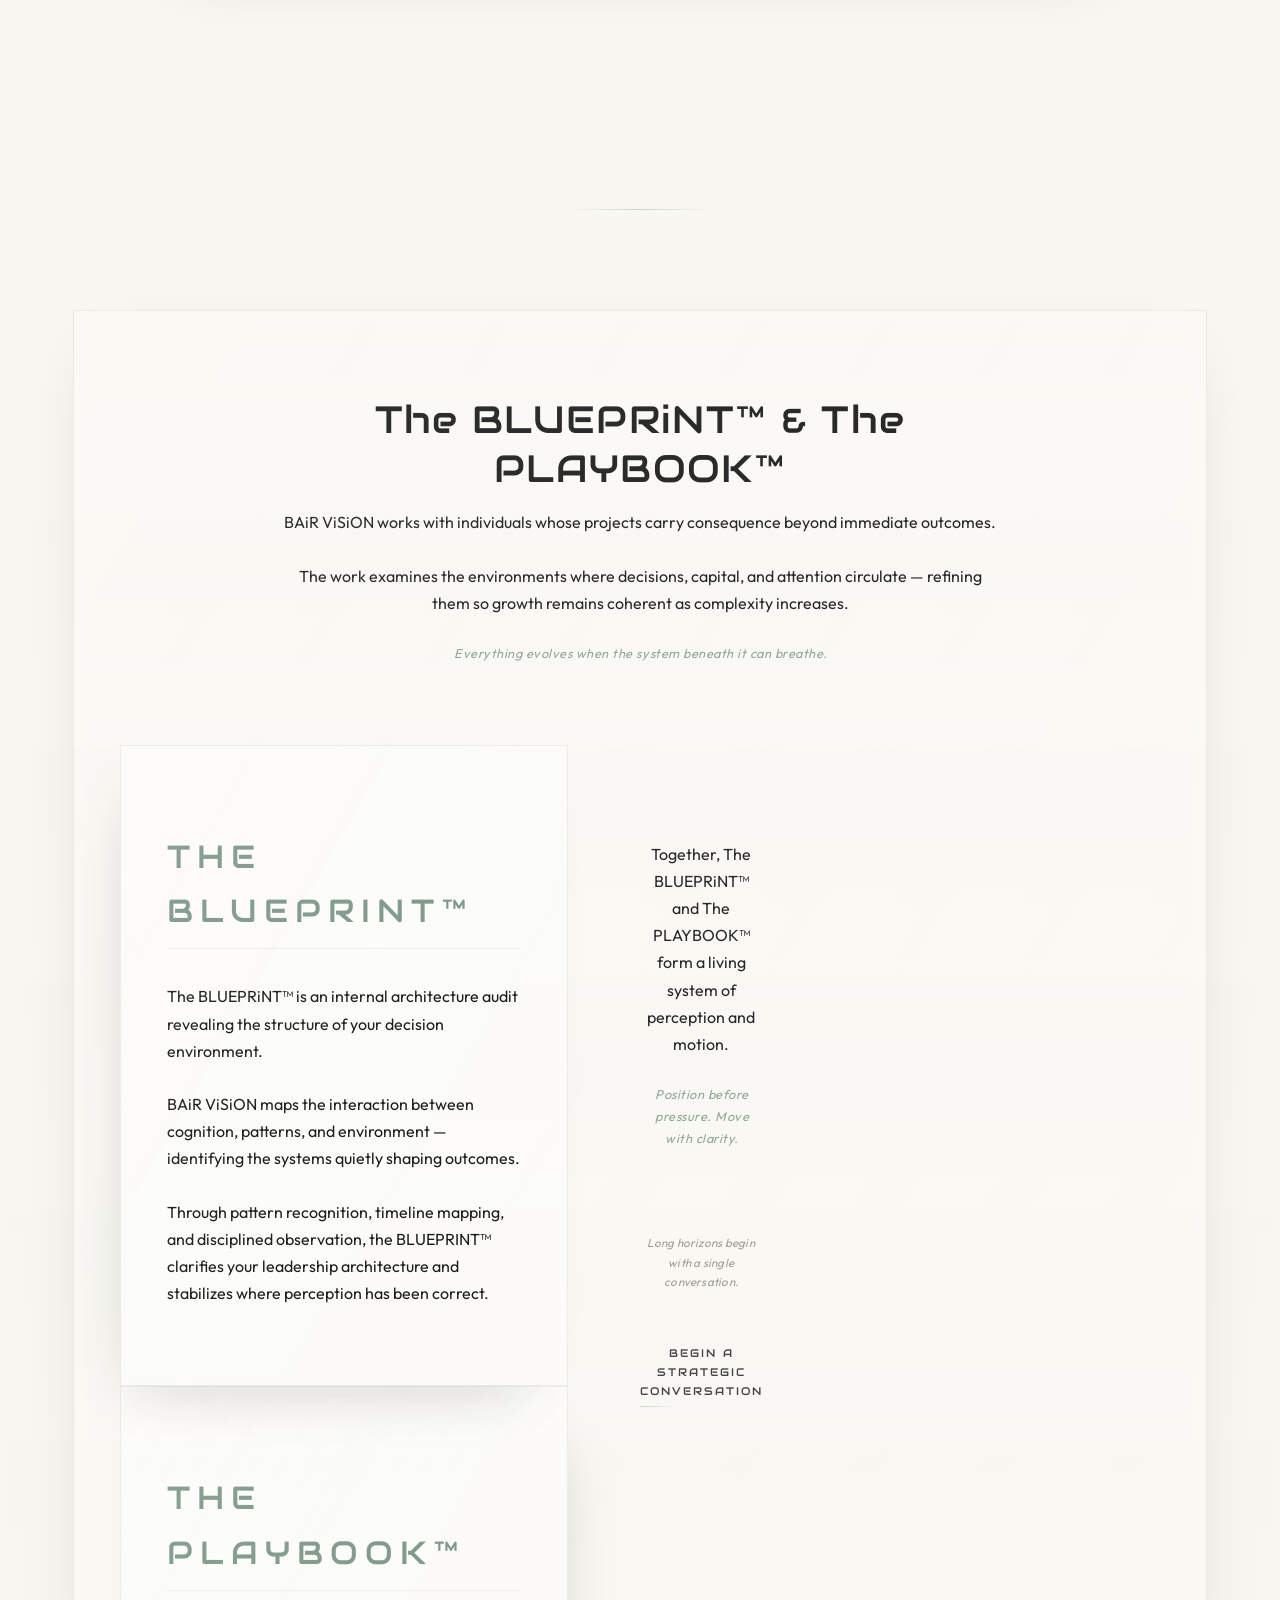
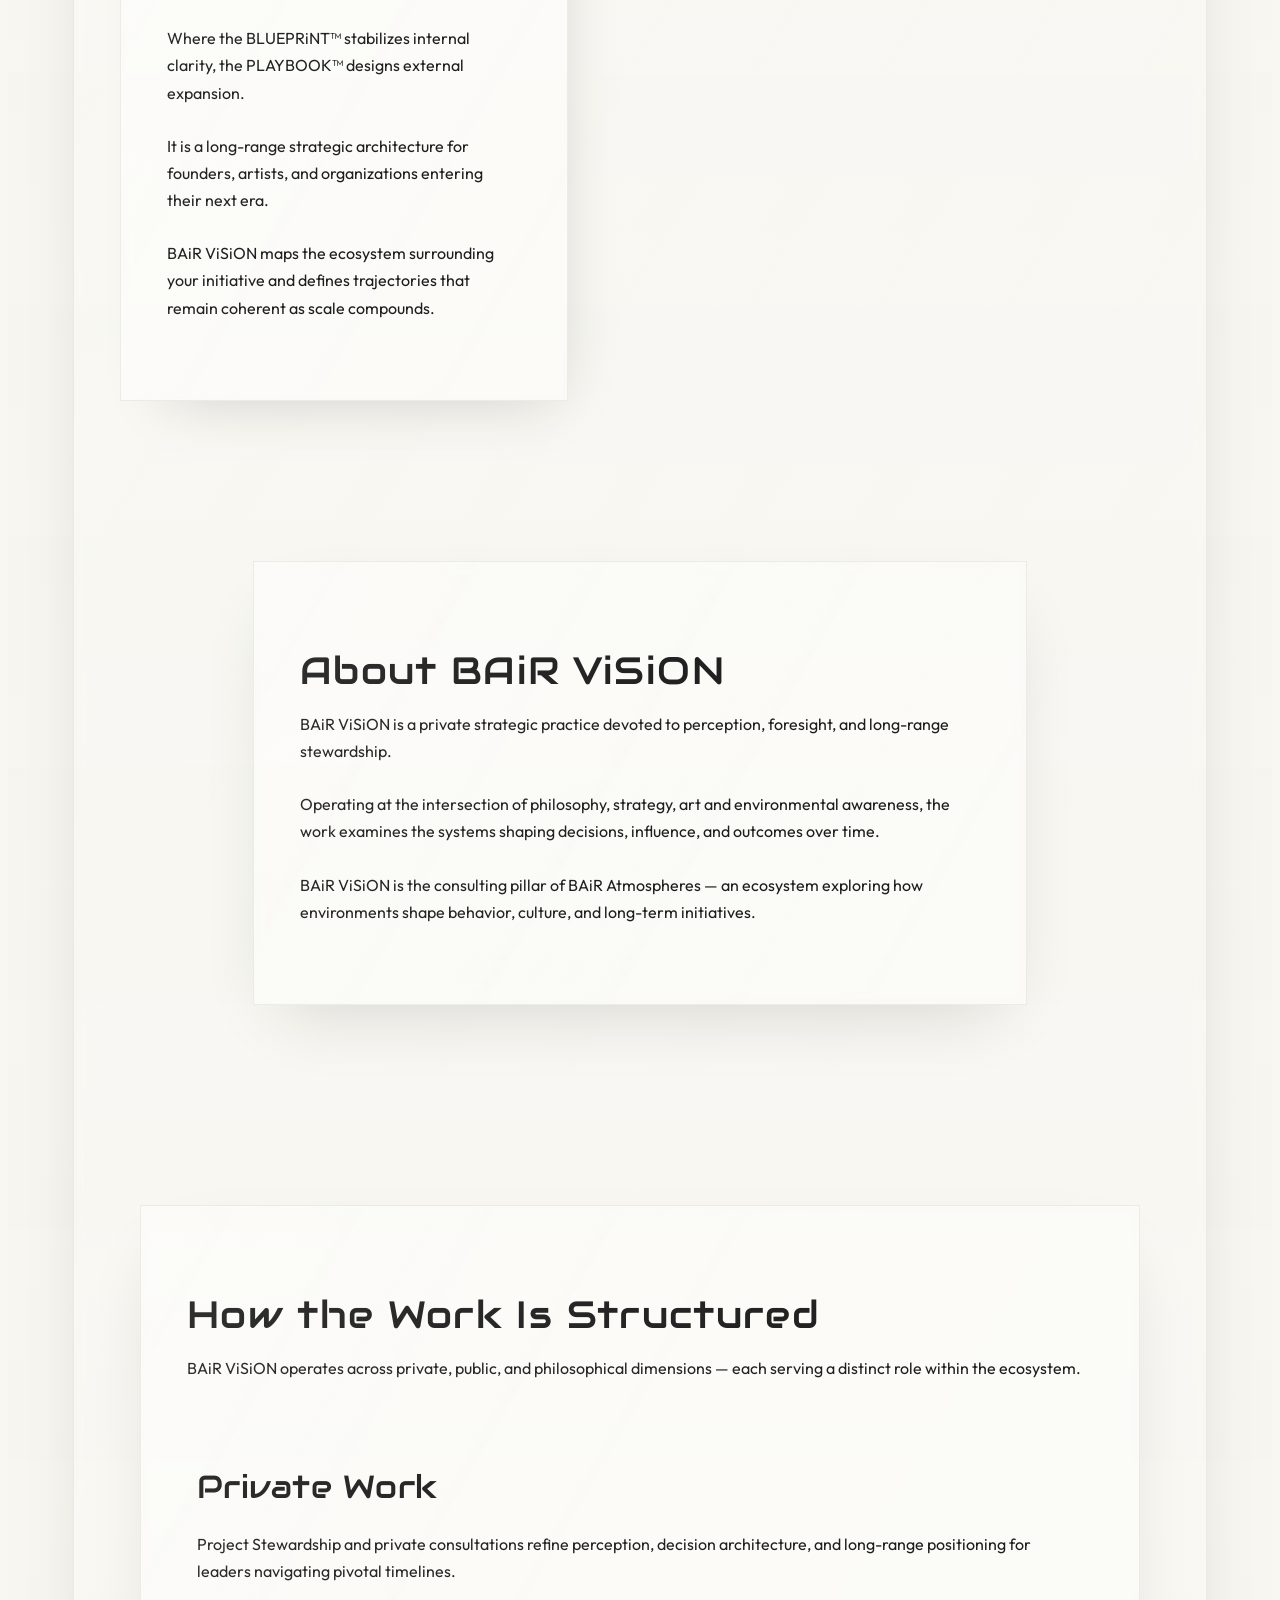
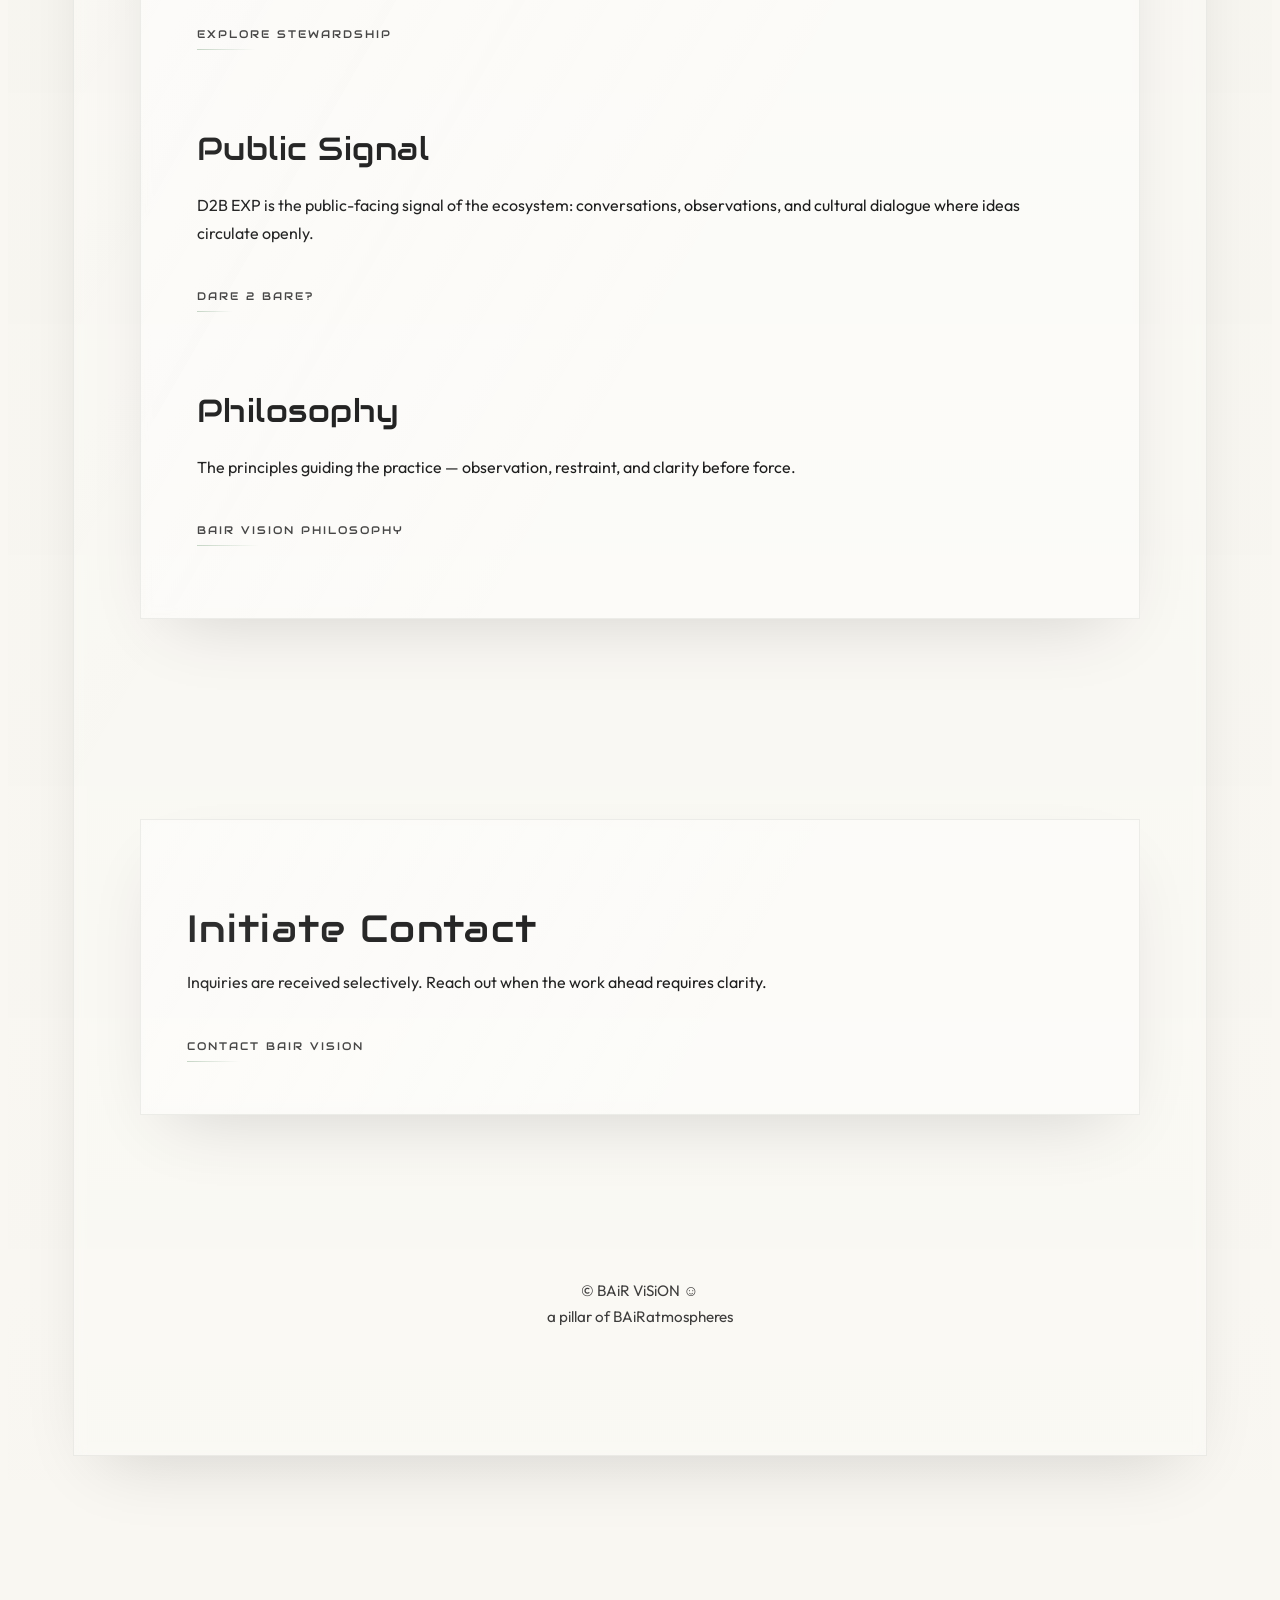
==== commit 53d695d3: "Update index.html refined copy march 18 black moon shed new moon in pisces" ====
--- a/index.html
+++ b/index.html
@@ -102,7 +102,7 @@
     </h2>
     
     <p class="why-now-support">
-      Moments of compression reveal what was always structural.  
+     Compression reveals what was always structural.  
       Those who refine perception early move differently when pressure arrives.
     </p>
     <a href="mirror.html" class="cta-link dark">Begin with clarity</a>
@@ -113,7 +113,7 @@
   <div class="panel sizzle-inner">
 
     <h2 class="sizzle-title">
-      The quality of your decisions depends on the clarity of your perception.
+      The quality of your decisions reflects the clarity of your perception.
     </h2>
 
     <p class="sizzle-text">
@@ -122,30 +122,30 @@
     </p>
 <br>
     <p class="sizzle-text">
-      BAiR ViSiON exists to slow the moment just enough for signal to appear.
+      BAiR ViSiON exists to slow the moment just enough for signal to emerge.
     </p>
 
     <p class="sizzle-text">
      This practice does not provide motivation or external answers.</p>
 
     <p class="sizzle-text">
-     It refines perception...until the right questions become unavoidable and the unnecessary falls away.
-    </p>
-
-    <p class="sizzle-text">
-     The work is for individuals who already understand execution, accumulation, and visibility — yet sense that the deeper architecture beneath their work requires attention.
+     It refines perception until the right questions become unavoidable and the unnecessary falls away.
+    </p>
+
+    <p class="sizzle-text">
+     The work is for individuals who understand execution, accumulation, and visibility — yet recognize that the underlying architecture now requires redesign.
     </p>
 
     <p class="sizzle-text">
     When perception stabilizes, decisions stop leaking energy.  
     Action becomes precise.  
-    Influence moves without force.
+    Influence compounds without force.
     </p>
 <br>
     <p class="sizzle-whisper">
    Less noise.<br>  
    Clearer signal.<br> 
-   Decisions that require delicate calibration over time.
+   Decisions that hold over time.
 </p>
 
   </div>
@@ -155,15 +155,15 @@
     <section class="section mirror" id="mirror" data-animate>
       <div class="panel">
         <h2>The MiRROR™ : Private Consultation</h2>
-        <p>A private, high-signal session designed for moments when a decision carries financial, reputational, or structural consequence.</p>
+        <p>A private, high-signal session for moments when a decision carries financial, reputational, or structural consequence.</p>
 
         <p>This work often occurs when someone is:</p>
         <ul class="star-list">
-          <li>standing at the edge of a major decision</li>
+          <li>standing at the edge of a consequential decision</li>
           <li>preparing for a negotiation, launch or transition</li>
-          <li>navigating rapid growth or restructuring</li>
-          <li>entering a moment of public visibility</li>
-          <li>feeling the quiet signal that something essential requires attention</li>
+          <li>navigating rapid growth or internal misalignment</li>
+          <li>entering a moment of increased visibility</li>
+          <li>recognizing that something essential requires attention</li>
         </ul>
 
           <p class="rhythm-hook" style="text-align:center; max-width:700px; margin:0 auto;">Offered selectively. By referral or clear alignment.</p>
@@ -182,10 +182,10 @@
       <div class="panel">
         
         <div class="blueprint-intro" style="text-align:center; max-width:720px; margin:0 auto 80px;">
-        <h2>The BLUEPRINT™ & The PLAYBOOK™</h2>
-
-          <p>BAiR ViSiON works with individuals whose projects carry influence beyond immediate results.</p>
-          <p>The work examines the environments in which decisions, capital, and attention circulate — refining them so that growth remains coherent over time.
+        <h2>The BLUEPRiNT™ & The PLAYBOOK™</h2>
+
+          <p>BAiR ViSiON works with individuals whose projects carry consequence beyond immediate outcomes.</p>
+          <p>The work examines the environments where decisions, capital, and attention circulate — refining them so growth remains coherent as complexity increases.
        </p>
           <p class="rhythm-hook" style="text-align:center; max-width:700px; margin:0 auto;">
           Everything evolves when the system beneath it can breathe.
@@ -196,12 +196,12 @@
        
           <div class="book-page">
             <div class="panel">
-            <h3 class="subheading">THE BLUEPRINT™</h3>
-            <p>The BLUEPRINT™ is an internal architecture audit designed to reveal the underlying structure of your decision environment.
+            <h3 class="subheading">THE BLUEPRiNT™</h3>
+            <p>The BLUEPRiNT™ is an internal architecture audit revealing the structure of your decision environment.
             </p>
-            <p>BAiR ViSiON observes the interaction between cognition, patterns, and environment — mapping the systems that quietly shape outcomes.
+            <p>BAiR ViSiON maps the interaction between cognition, patterns, and environment — identifying the systems quietly shaping outcomes.
             </p>
-            <p>Through pattern recognition, timeline mapping, and disciplined observation, the BLUEPRINT™ reveals the architecture of your leadership and clarifies where your perception has already been correct.
+            <p>Through pattern recognition, timeline mapping, and disciplined observation, the BLUEPRINT™ clarifies your leadership architecture and stabilizes where perception has been correct.
            </p>
               
       </div>
@@ -211,13 +211,13 @@
           <div class="book-page">
             <div class="panel">
             <h3 class="subheading">THE PLAYBOOK™</h3>
-           <p> Where the Blueprint™ stabilizes internal clarity, the PLAYBOOK™ designs external motion.
+           <p> Where the BLUEPRiNT™ stabilizes internal clarity, the PLAYBOOK™ designs external expansion.
   </p>
 
            <p>It is a long-range strategic architecture for founders, artists, and organizations entering their next era.
   </p>
 
-           <p>BAiR ViSiON examines the full ecosystem surrounding your initiative and defines trajectories that remain coherent as scale increases.
+           <p>BAiR ViSiON maps the ecosystem surrounding your initiative and defines trajectories that remain coherent as scale compounds.
     </p>
           </div>
           </div>
@@ -225,7 +225,7 @@
     </div> <!-- ✅ CLOSE .book-spread -->
 
      <div class="blueprint-outro" style="text-align:center; max-width:720px; margin:80px auto 0;">
-    <p>Together, The BLUEPRINT™ and The PLAYBOOK™ form a living system of perception and motion.
+    <p>Together, The BLUEPRiNT™ and The PLAYBOOK™ form a living system of perception and motion.
     </p>
 
      <p class="rhythm-hook" style="text-align:center; max-width:700px; margin:0 auto;">Position before pressure. Move with clarity.</i></p>
@@ -252,11 +252,11 @@
 </p>
 
 <p>
-Operating at the intersection of philosophy, strategy, art and environmental awareness, the work focuses on the subtle systems that shape decisions, influence, and outcomes over time.
+Operating at the intersection of philosophy, strategy, art and environmental awareness, the work examines the systems shaping decisions, influence, and outcomes over time.
 </p>
 
 <p>
-BAiR ViSiON is the consulting pillar of BAiR Atmospheres — an ecosystem exploring how environments shape human behavior, culture, and long-term initiatives.
+BAiR ViSiON is the consulting pillar of BAiR Atmospheres — an ecosystem exploring how environments shape behavior, culture, and long-term initiatives.
 </p>
       
       </div>
@@ -271,7 +271,7 @@
     <div class="orientation-grid">
 
       <p class="bv-text">
-BAiR ViSiON operates across private, public, and philosophical dimensions — each serving a distinct role in the ecosystem.
+BAiR ViSiON operates across private, public, and philosophical dimensions — each serving a distinct role within the ecosystem.
 </p>
       
       <div class="orientation-item">
@@ -298,7 +298,7 @@
         
         <h3>Philosophy</h3>
       <p class="bv-text">
-      The underlying principles guiding the practice — observation, restraint, and clarity before force.
+      The principles guiding the practice — observation, restraint, and clarity before force.
       </p>
         <a href="about.html" class="text-link">BAiR ViSiON Philosophy</a>
       </div>
--- a/assets/css/styles.css
+++ b/assets/css/styles.css
@@ -25,7 +25,7 @@
 
   --header-height: 90px;
 
-   --panel-blur: 8px;
+   --panel-blur: 6px;
 }
 
 /* =====================================
@@ -171,7 +171,21 @@
 #sky{
   position:fixed; inset:0; pointer-events:none; z-index:-10;
   background:linear-gradient(to bottom, #FCFBF8, #F7F5F0, #EDF1EE);
-}
+  transform: translateZ(0);
+  will-change: transform;
+}
+
+.hero::before {
+    content:"";
+    position:absolute;
+    inset:0;
+    z-index:-1;
+    background: radial-gradient(circle at 35% 25%, rgba(255,255,255,0.45), transparent 70%);
+    pointer-events:none;
+    opacity:0.75;
+    transition: opacity 1.2s ease;
+}
+
 #orb-layer{ position:fixed; inset:0; z-index:-8; pointer-events:none; }
 
 /* LOADER — FULL SCREEN CEREMONIAL COVER */
@@ -230,7 +244,13 @@
   display:flex;
   justify-content:center;
 }
-.bv-header-bar.bv-nav-solid { background: rgba(255,255,255,0.85); box-shadow:0 8px 30px rgba(0,0,0,0.06); }
+
+.bv-header-bar.bv-nav-solid { 
+    background: rgba(255,255,255,0.92); /* slightly more solid */
+    box-shadow: 0 12px 42px rgba(0,0,0,0.12); /* deeper, luxurious shadow */
+    backdrop-filter: blur(6px); /* soft glass effect */
+}
+
 .bv-header-bar * {
   pointer-events: auto;
 }
@@ -387,6 +407,15 @@
   opacity: 0.6;
 }
 
+.hero::after{
+content:"";
+position:absolute;
+inset:0;
+background:radial-gradient(circle at 50% 30%, rgba(255,255,255,0.45), transparent 65%);
+opacity:.55;
+pointer-events:none;
+}
+
 /* Title embossed effect */
 .title-text{
   font-family:'Audiowide'; font-weight:700;
@@ -418,13 +447,13 @@
 
   font-family: 'Outfit', sans-serif;
   font-size: 0.85rem;
-  line-height: 1.6;
+  line-height: 1.65;
   font-weight: 400;
 
   text-transform: uppercase;
-  letter-spacing: 0.22em;
-
-  color: rgba(10,10,10,0.55);
+  letter-spacing: 0.225em;
+
+  color: rgba(10,10,10,0.6);
 
   /* editorial restraint */
   opacity: 0.85;
@@ -492,6 +521,7 @@
   border-radius: 50%;
   pointer-events: none;
   z-index: -6;
+  
    
   /* STEP 1: REMOVE BLEND MODE 
      We want these to feel solid and heavy, not like holograms. */
@@ -523,6 +553,9 @@
   backdrop-filter: blur(0px); 
 }
 
+.pearl {
+  transform: translateZ(0);
+}
 
 .panel-cta {
   display: flex;
@@ -555,22 +588,31 @@
   margin: 0 auto;
   padding: 52px 46px;
 
- background: rgba(255,255,255,0.28);
-  border: 1px solid rgba(120,130,120,0.08);
-  backdrop-filter: blur(var(--panel-blur));
-  box-shadow: 0 22px 60px -36px rgba(0,0,0,0.18);
+ background: rgba(255,255,255,0.22); /* slightly more transparent */
+    border: 1px solid rgba(120,130,120,0.12); /* refined edge */
+    backdrop-filter: blur(var(--panel-blur)) saturate(1.15); /* glass + richness */
+    box-shadow: 0 28px 70px -28px rgba(0,0,0,0.16); /* deeper float */
 
   position: relative;
   z-index: 1;
   color: rgba(10,10,10,0.92);
 }
 
+.panel {
+  transform: translateZ(0);
+}
+
 /* Atmospheric refinement — increase panel translucency */
 .section:not(.mirror) .panel {
   background: rgba(255,255,255,0.24);
 }
 
 .panel h2{ font-family:'Audiowide',sans-serif; font-weight:400; font-size:2.4rem; margin-bottom:12px; }
+.panel h2 {
+    letter-spacing:0.035em; 
+    line-height:1.28;
+    color: rgba(10,10,10,0.92);
+}
 .panel h3{ font-family:'Audiowide',sans-serif; font-weight:400; font-size:2.0rem; margin-bottom:10px; }
 
 
@@ -599,15 +641,20 @@
   margin-bottom: 0;
 }
 
+.section {
+  will-change: opacity, auto;
+}
+
 /* MIRROR — reduce panel presence */
 .section.mirror .panel {
-  background: rgba(255,255,255,0.48);
-  border: 1px solid rgba(10,10,10,0.08);
-  backdrop-filter: blur(calc(var(--panel-blur) + 2px));
+  background: rgba(255,255,255,0.55);
+  border: 1px solid rgba(159,184,166,0.15);
+  backdrop-filter: blur(var(--panel-blur)) saturate(1.1);
+  box-shadow: 0 24px 68px -28px rgba(0,0,0,0.14);
 }
 
 .section.mirror {
-  padding: 80px 20px;
+  padding: 100px 24px;
 }
 
 
@@ -680,7 +727,7 @@
 }
 
 .blueprint-feature {
-  padding: 160px 20px 180px;
+  padding: 140px 20px 140px;
 }
 
 @media (max-width: 980px) {
@@ -698,28 +745,19 @@
   padding: 52px 48px;
 }
 
-.book-spread {
-  display: grid;
-  grid-template-columns: 1fr auto 1fr;
-  gap: 64px;
-  max-width: 1100px;
-  margin: 0 auto;
-  align-items: stretch;
-}
-
-.book-page {
-  flex: 1;
-  max-width: 460px;
-}
-
-.book-spread {
-  align-items: stretch;
-}
-
-.book-spread .panel {
-  max-width: 480px;
-  margin: 0 auto;
-}
+.book-spread{
+  display:grid;
+  grid-template-columns: minmax(0,1fr) 1px minmax(0,1fr);
+  gap:72px;
+  max-width:1100px;
+  margin:80px auto 60px;
+  align-items:start;
+}
+
+.book-page{
+  max-width:100;
+}
+
 
 .blueprint-feature .subheading {
   display: inline-block;
@@ -751,14 +789,37 @@
 
 .book-divider{
   width:1px;
-  align-self: stretch;
-  opacity:.35;
+  height:70%;
+  align-self:center;
+  opacity:.22;
+  box-shadow:0 0 8px rgba(159,184,166,0.18);
   background:linear-gradient(
     180deg,
     transparent,
-    rgba(159,184,166,0.45),
+    rgba(159,184,166,0.55),
     transparent
   );
+}
+
+.book-divider{
+  opacity:.35;
+  height:60%;
+}
+
+.book-page:first-child .panel{
+box-shadow: -18px 28px 60px -32px rgba(0,0,0,0.18);
+}
+
+.book-page:last-child .panel{
+box-shadow: 18px 28px 60px -32px rgba(0,0,0,0.18);
+}
+
+.book-divider{
+background:linear-gradient(
+to bottom,
+transparent,
+rgba(120,130,120,0.35),
+transparent);
 }
 
 @media (max-width: 768px) {
@@ -1290,6 +1351,38 @@
   color: var(--sage-500);
 }
 
+/* ===== FINAL LUXURY POLISH ===== */
+
+.title-text {
+  filter: saturate(1.05) contrast(1.05);
+}
+
+.panel {
+  background-clip: padding-box;
+}
+
+.panel::before {
+  content:"";
+  position:absolute;
+  inset:0;
+  border-radius:inherit;
+  background:linear-gradient(120deg, rgba(255,255,255,0.35), transparent 60%);
+  opacity:.25;
+  pointer-events:none;
+}
+
+.pearl {
+  filter: brightness(1.02) contrast(1.03);
+}
+
+.bv-logo {
+  letter-spacing:.14em;
+}
+
+.cta-link {
+  letter-spacing:.20em;
+}
+
 /* FOOTER */
 .footer{ padding:48px 20px; text-align:center; font-size:.95rem; opacity:.85; }
 
@@ -1306,7 +1399,7 @@
 
 @media (max-width: 768px) {
   .section {
-    : 64px 18px;
+    padding: 64px 18px;
   }
 
   .section.mirror {
@@ -1314,8 +1407,16 @@
   }
 }
 
-@media (max-width:980px){
-  .book-spread{ flex-direction:column; gap:28px; }
+@media (max-width:1100px){
+  .book-spread{
+    gap:48px;
+  }
+}
+
+  .book-divider{
+    display:none;
+  }
+}
   .proof-grid{ grid-template-columns:1fr; }
   .bv-nav { padding: 10px 12px; 
           }
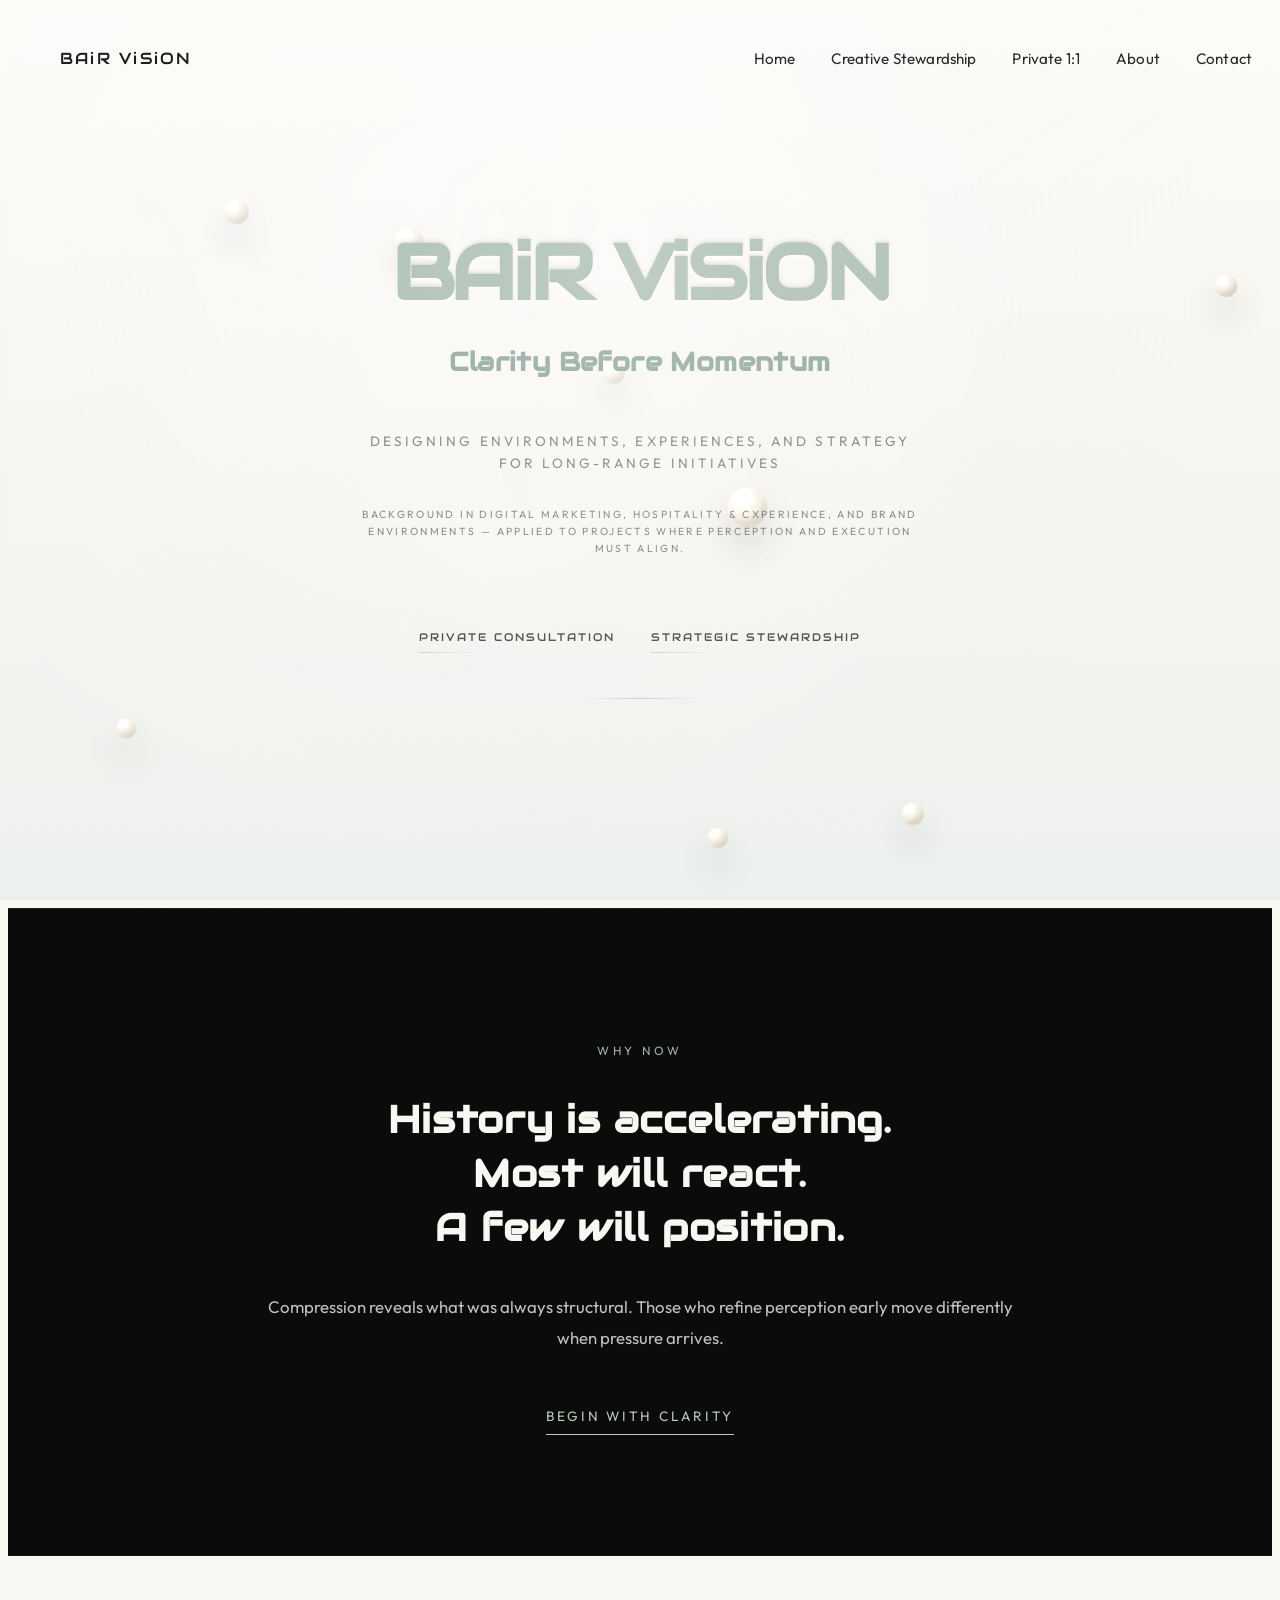
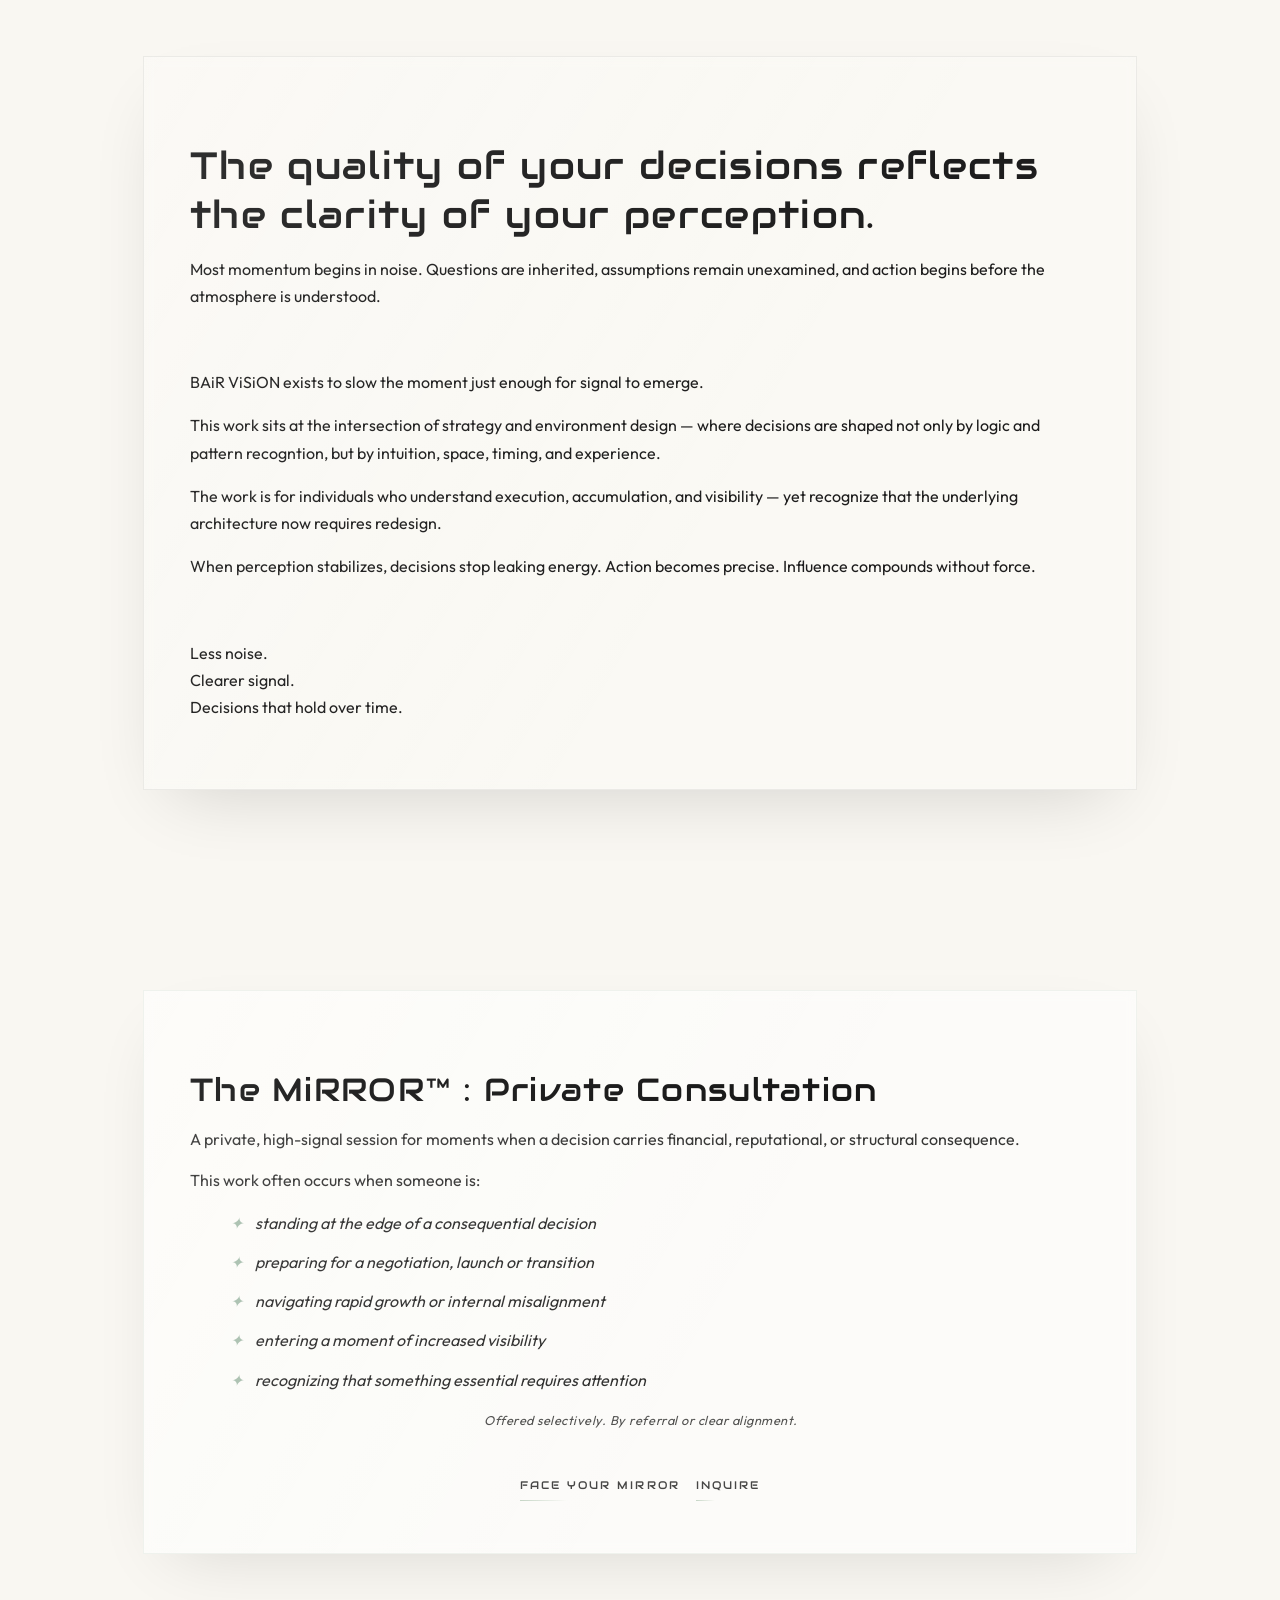
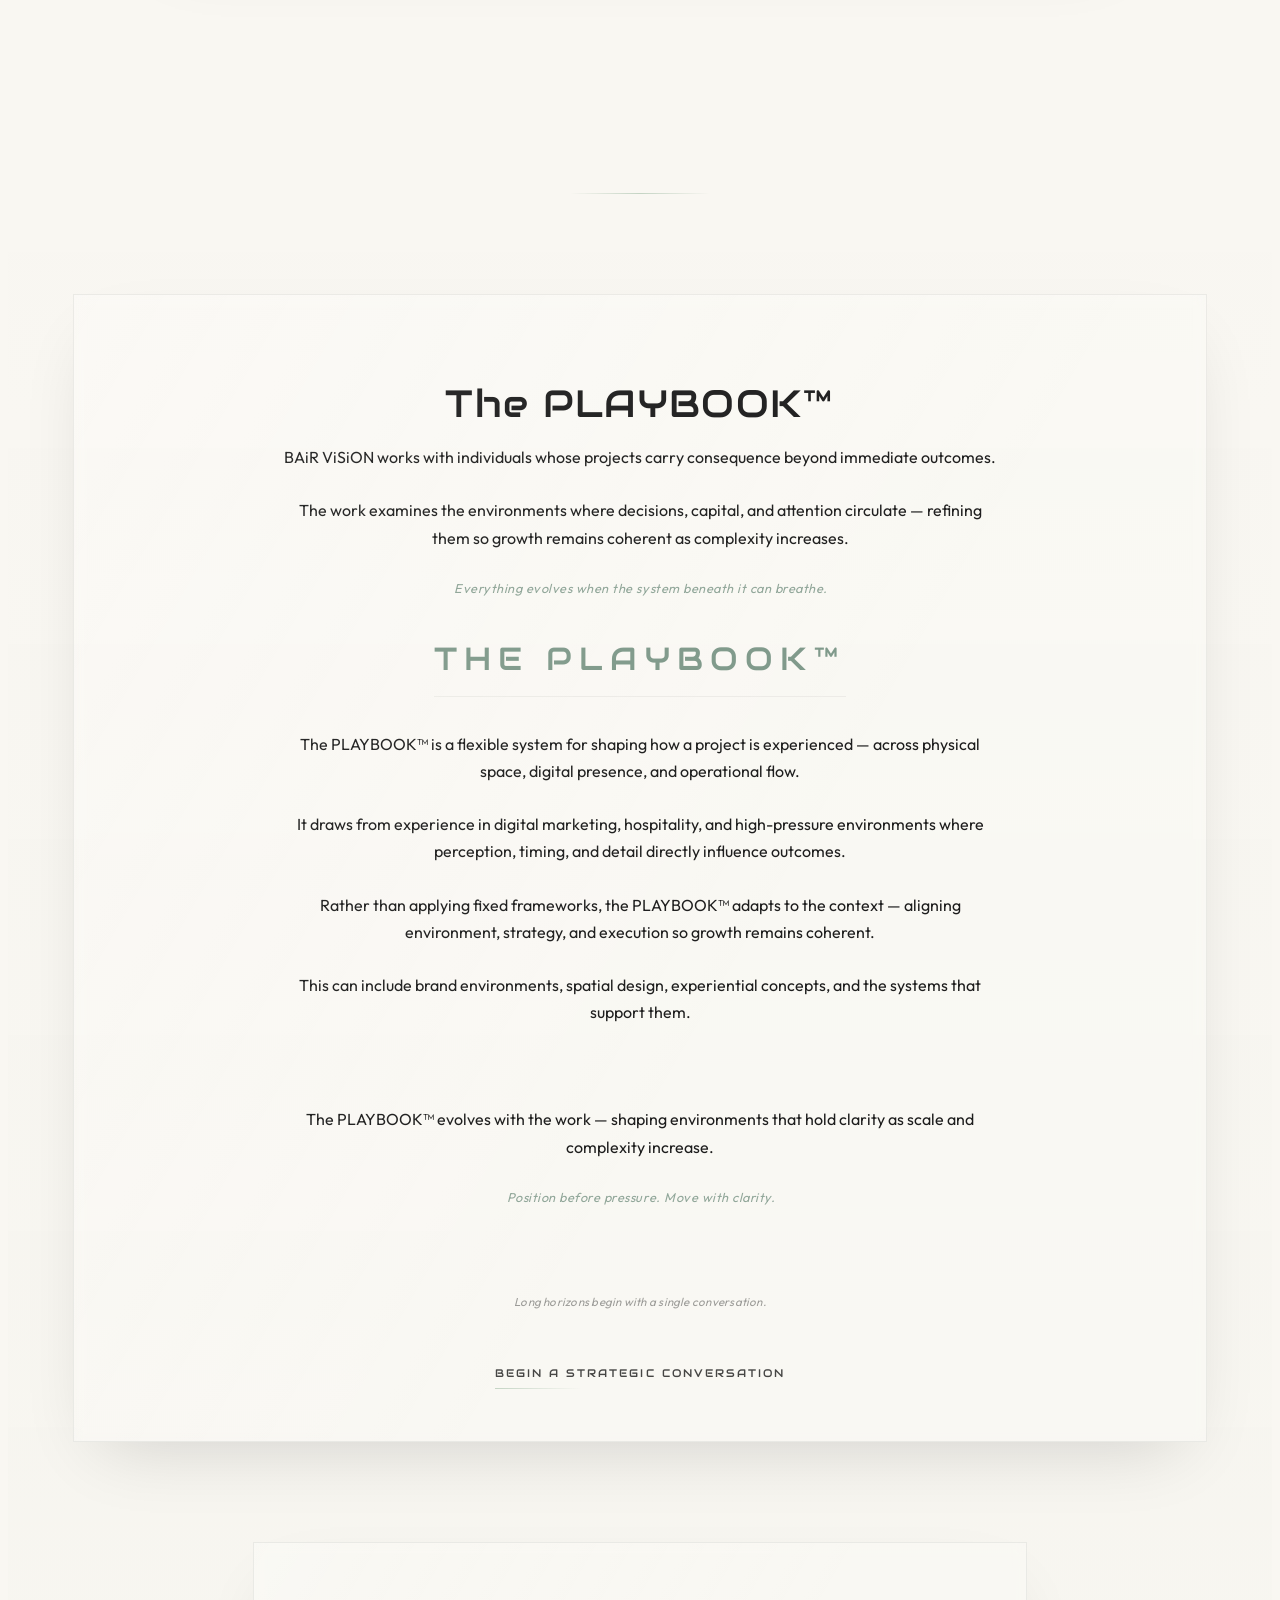
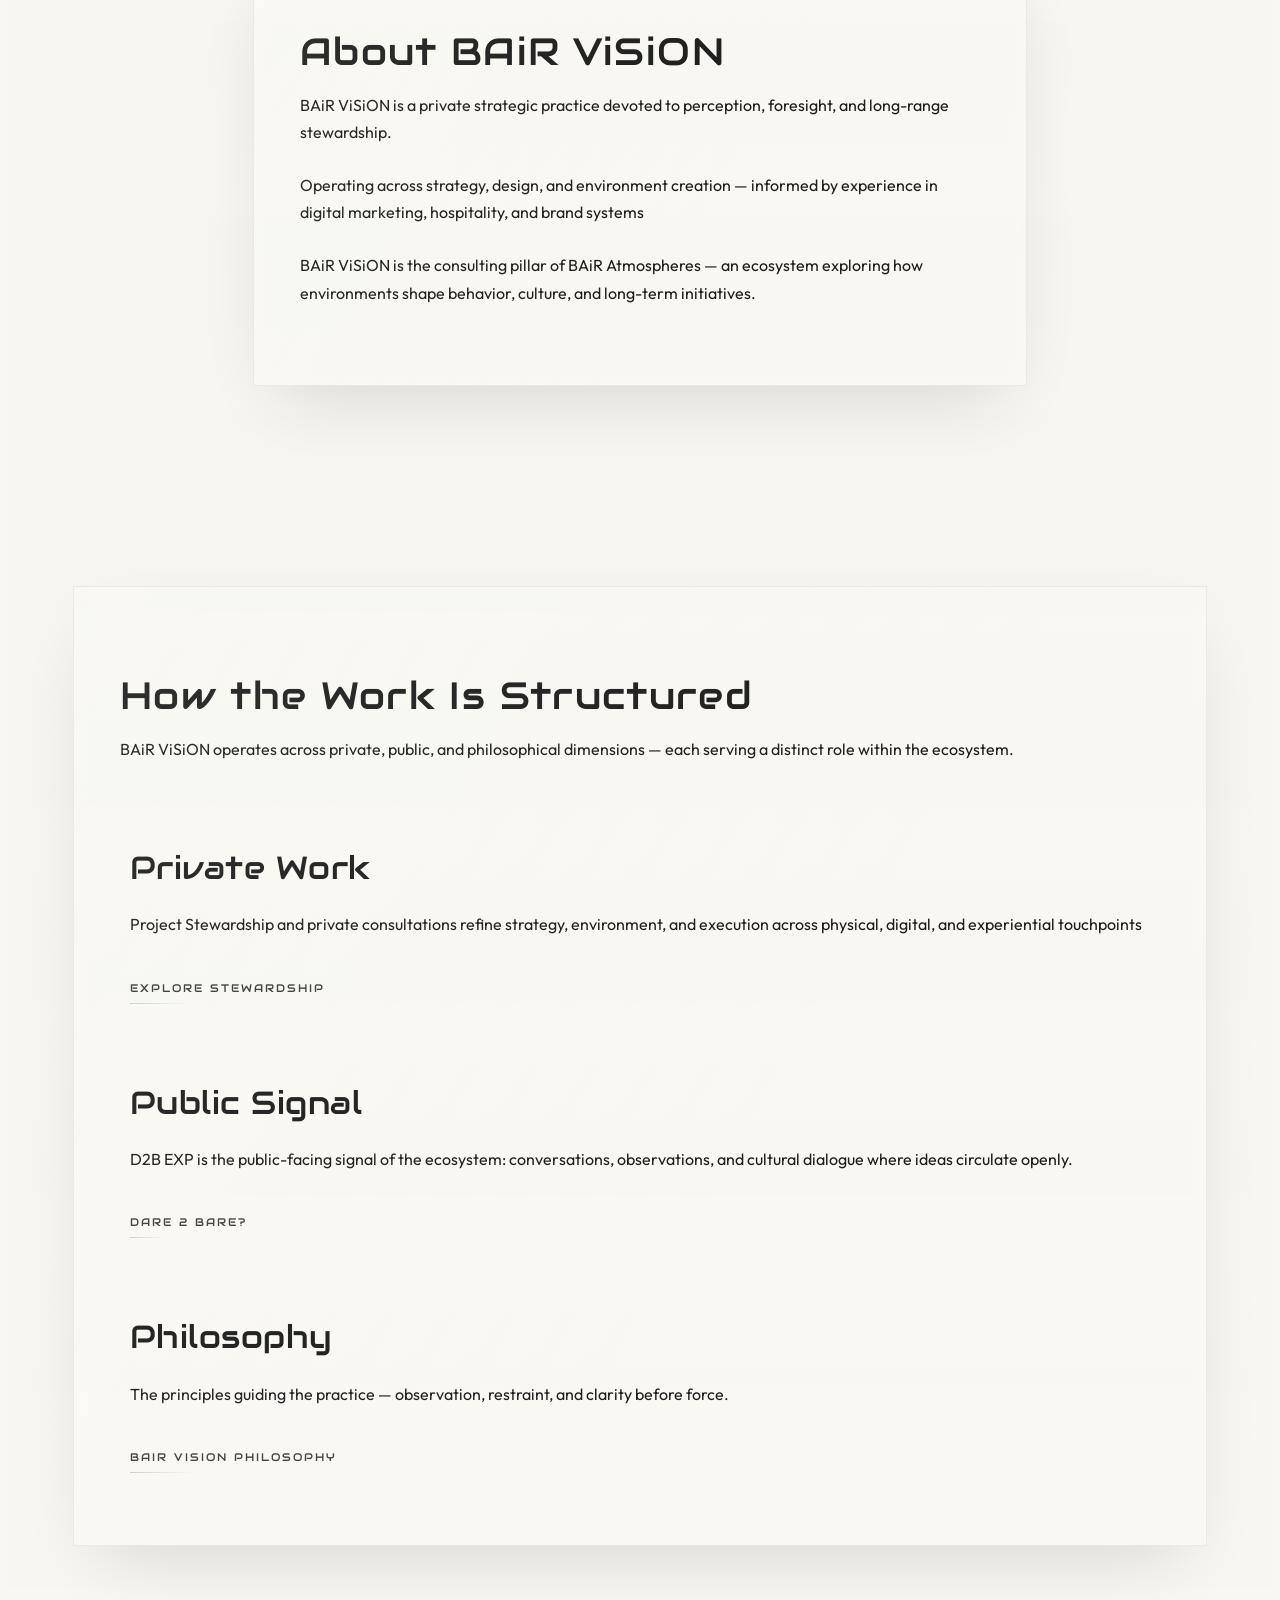
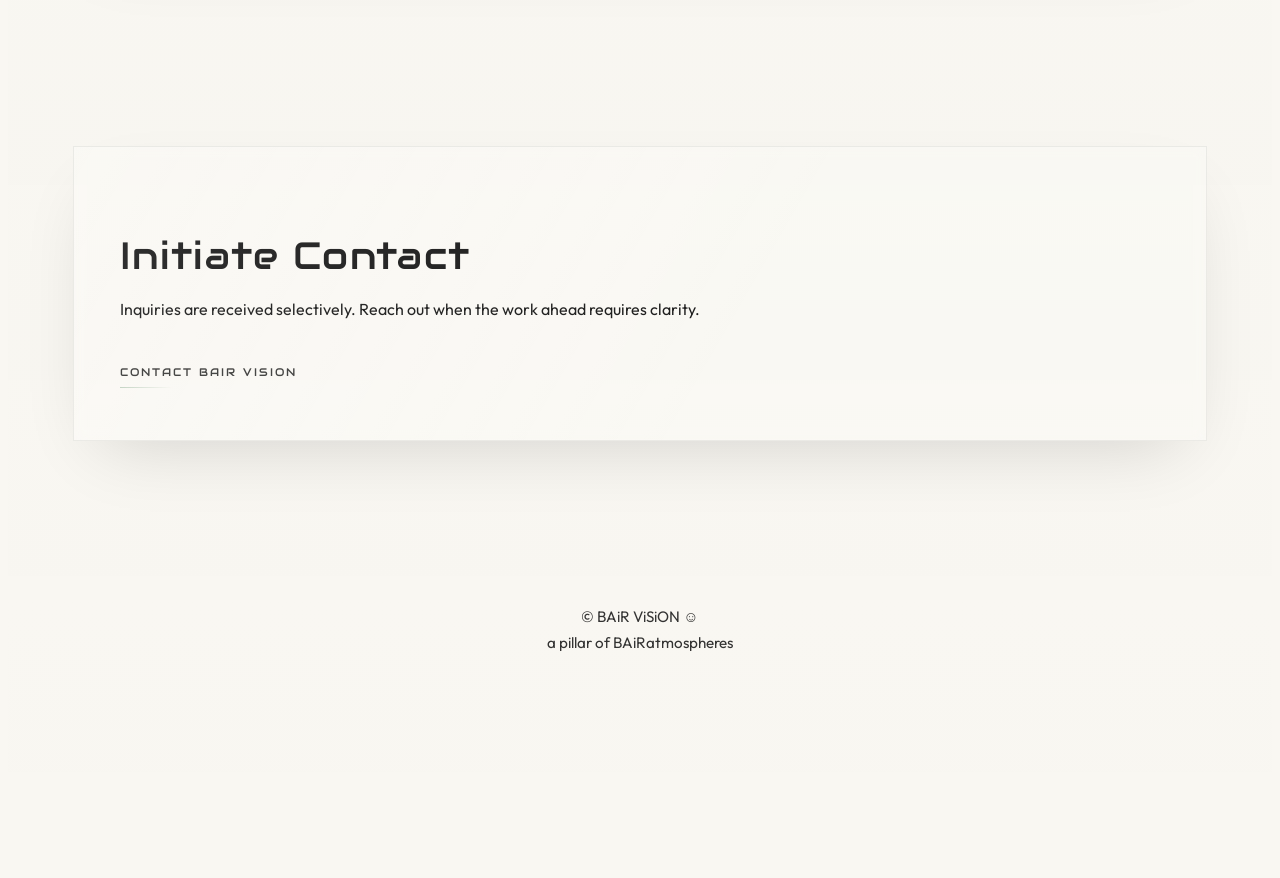
==== commit 32d8302d: "Update index.html" ====
--- a/index.html
+++ b/index.html
@@ -76,10 +76,10 @@
 
         <h2 class="bloom-title">Clarity Before Momentum</h2>
 
-        <p class="subtitle">Strategic perception for long-range initiatives</p>
+        <p class="subtitle">Designing environments, experiences, and strategy for long-range initiatives</p>
         <p class="subtitle muted">
-        Private strategic advisory for founders and investors navigating moments where decisions shape the next decade.
-        </p>
+Background in digital marketing, hospitality & CXperience, and brand environments — applied to projects where perception and execution must align.
+</p>
         
         <div class="cta-group">
           <a href="mirror.html" class="text-link">Private Consultation</a>
@@ -121,16 +121,14 @@
      Questions are inherited, assumptions remain unexamined, and action begins before the atmosphere is understood.
     </p>
 <br>
+    
     <p class="sizzle-text">
       BAiR ViSiON exists to slow the moment just enough for signal to emerge.
     </p>
 
-    <p class="sizzle-text">
-     This practice does not provide motivation or external answers.</p>
-
-    <p class="sizzle-text">
-     It refines perception until the right questions become unavoidable and the unnecessary falls away.
-    </p>
+ <p class="sizzle-text">
+This work sits at the intersection of strategy and environment design — where decisions are shaped not only by logic and pattern recogntion, but by intuition, space, timing, and experience.
+</p>
 
     <p class="sizzle-text">
      The work is for individuals who understand execution, accumulation, and visibility — yet recognize that the underlying architecture now requires redesign.
@@ -177,12 +175,12 @@
 
     <div class="threshold-marker" aria-hidden="true"></div>
 
-    <!-- BLUEPRINT / PLAYBOOK -->
+    <!-- PLAYBOOK -->
     <section class="section blueprint blueprint-feature" id="blueprint" data-animate>
       <div class="panel">
         
         <div class="blueprint-intro" style="text-align:center; max-width:720px; margin:0 auto 80px;">
-        <h2>The BLUEPRiNT™ & The PLAYBOOK™</h2>
+        <h2>The PLAYBOOK™</h2>
 
           <p>BAiR ViSiON works with individuals whose projects carry consequence beyond immediate outcomes.</p>
           <p>The work examines the environments where decisions, capital, and attention circulate — refining them so growth remains coherent as complexity increases.
@@ -190,43 +188,31 @@
           <p class="rhythm-hook" style="text-align:center; max-width:700px; margin:0 auto;">
           Everything evolves when the system beneath it can breathe.
         </p>
-        </div>
-
-        <div class="book-spread">
-       
-          <div class="book-page">
-            <div class="panel">
-            <h3 class="subheading">THE BLUEPRiNT™</h3>
-            <p>The BLUEPRiNT™ is an internal architecture audit revealing the structure of your decision environment.
-            </p>
-            <p>BAiR ViSiON maps the interaction between cognition, patterns, and environment — identifying the systems quietly shaping outcomes.
-            </p>
-            <p>Through pattern recognition, timeline mapping, and disciplined observation, the BLUEPRINT™ clarifies your leadership architecture and stabilizes where perception has been correct.
-           </p>
               
-      </div>
           
-          <div class="book-divider" aria-hidden="true"></div>
-          
-          <div class="book-page">
-            <div class="panel">
             <h3 class="subheading">THE PLAYBOOK™</h3>
-           <p> Where the BLUEPRiNT™ stabilizes internal clarity, the PLAYBOOK™ designs external expansion.
-  </p>
-
-           <p>It is a long-range strategic architecture for founders, artists, and organizations entering their next era.
-  </p>
-
-           <p>BAiR ViSiON maps the ecosystem surrounding your initiative and defines trajectories that remain coherent as scale compounds.
-    </p>
+             <p>The PLAYBOOK™ is a flexible system for shaping how a project is experienced — across physical space, digital presence, and operational flow.
+    </p>
+
+            <p>
+It draws from experience in digital marketing, hospitality, and high-pressure environments where perception, timing, and detail directly influence outcomes.
+    </p>
+
+    <p>
+Rather than applying fixed frameworks, the PLAYBOOK™ adapts to the context — aligning environment, strategy, and execution so growth remains coherent.
+    </p>
+
+    <p>
+This can include brand environments, spatial design, experiential concepts, and the systems that support them.
+    </p>
+      
           </div>
-          </div>
-
-    </div> <!-- ✅ CLOSE .book-spread -->
+
+   
 
      <div class="blueprint-outro" style="text-align:center; max-width:720px; margin:80px auto 0;">
-    <p>Together, The BLUEPRiNT™ and The PLAYBOOK™ form a living system of perception and motion.
-    </p>
+    <p>The PLAYBOOK™ evolves with the work — shaping environments that hold clarity as scale and complexity increase.
+</p>
 
      <p class="rhythm-hook" style="text-align:center; max-width:700px; margin:0 auto;">Position before pressure. Move with clarity.</i></p>
       
@@ -252,9 +238,9 @@
 </p>
 
 <p>
-Operating at the intersection of philosophy, strategy, art and environmental awareness, the work examines the systems shaping decisions, influence, and outcomes over time.
-</p>
-
+Operating across strategy, design, and environment creation — informed by experience in digital marketing, hospitality, and brand systems
+</p>
+        
 <p>
 BAiR ViSiON is the consulting pillar of BAiR Atmospheres — an ecosystem exploring how environments shape behavior, culture, and long-term initiatives.
 </p>
@@ -278,7 +264,7 @@
        
         <h3>Private Work</h3>
         <p class="bv-text">
-        Project Stewardship and private consultations refine perception, decision architecture, and long-range positioning for leaders navigating pivotal timelines.
+        Project Stewardship and private consultations refine strategy, environment, and execution across physical, digital, and experiential touchpoints
 </p>
 <a href="stewardship.html" class="text-link">Explore Stewardship</a>
      
--- a/assets/css/styles.css
+++ b/assets/css/styles.css
@@ -741,23 +741,25 @@
 
 /* HOME — Stewardship panel cleanup */
 
-.steward-section .panel {
-  padding: 52px 48px;
-}
-
 .book-spread{
-  display:grid;
-  grid-template-columns: minmax(0,1fr) 1px minmax(0,1fr);
-  gap:72px;
-  max-width:1100px;
-  margin:80px auto 60px;
-  align-items:start;
-}
-
-.book-page{
-  max-width:100;
-}
-
+  display: grid;
+  grid-template-columns: 1fr 1px 1fr;
+  gap: 56px;
+
+  max-width: 1000px;
+  margin: 72px auto 56px;
+
+  align-items: stretch;
+}
+
+.book-page {
+  display: flex;
+}
+
+.book-page .panel {
+  width: 100%;
+  padding: 40px 36px;
+}
 
 .blueprint-feature .subheading {
   display: inline-block;
@@ -784,28 +786,20 @@
 }
 
 .blueprint-feature .panel {
-  background: rgba(255,255,255,0.38);
+  background: rgba(255,255,255,0.30);
 }
 
 .book-divider{
-  width:1px;
-  height:70%;
-  align-self:center;
-  opacity:.22;
-  box-shadow:0 0 8px rgba(159,184,166,0.18);
-  background:linear-gradient(
-    180deg,
+  width: 1px;
+  opacity: 0.18;
+  background: linear-gradient(
+    to bottom,
     transparent,
-    rgba(159,184,166,0.55),
+    rgba(120,130,120,0.25),
     transparent
   );
 }
 
-.book-divider{
-  opacity:.35;
-  height:60%;
-}
-
 .book-page:first-child .panel{
 box-shadow: -18px 28px 60px -32px rgba(0,0,0,0.18);
 }
@@ -814,17 +808,11 @@
 box-shadow: 18px 28px 60px -32px rgba(0,0,0,0.18);
 }
 
-.book-divider{
-background:linear-gradient(
-to bottom,
-transparent,
-rgba(120,130,120,0.35),
-transparent);
-}
 
 @media (max-width: 768px) {
   .book-spread {
     grid-template-columns: 1fr;
+    gap: 32px;
   }
 
   .book-divider {
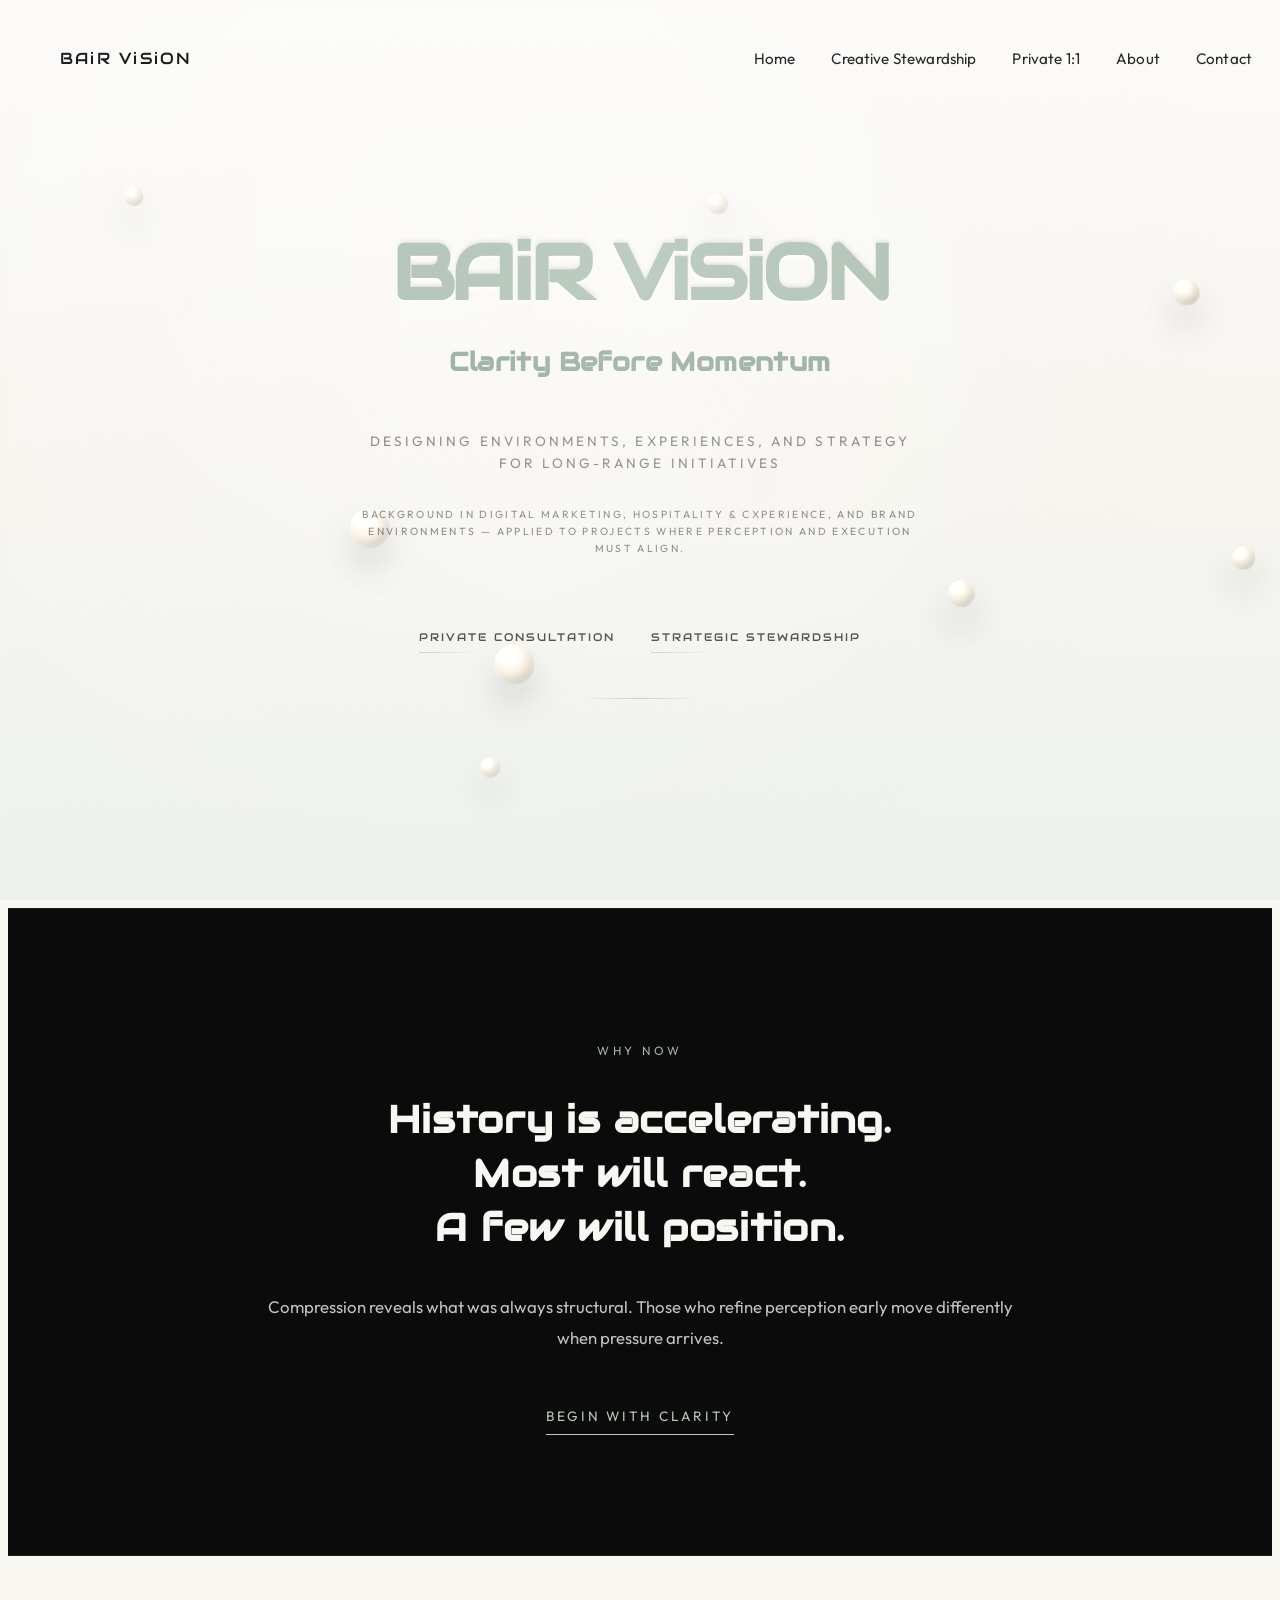
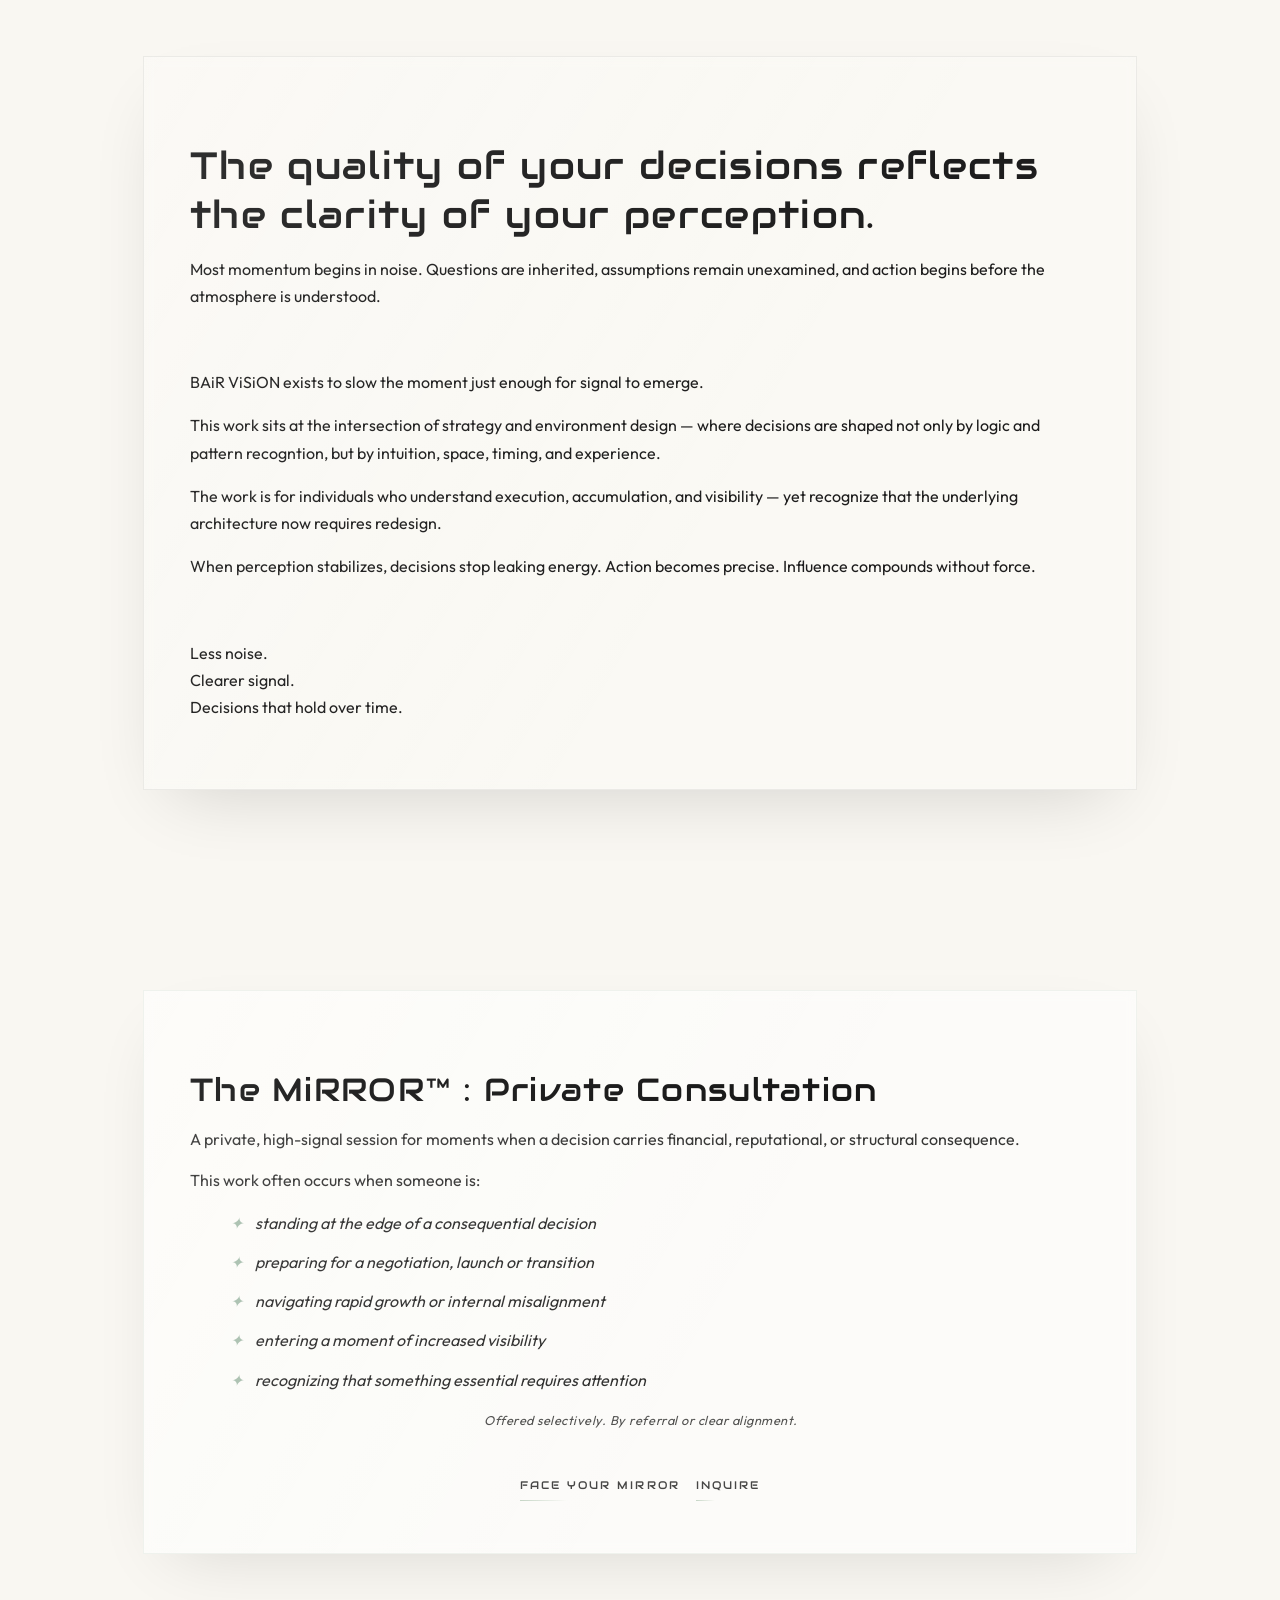
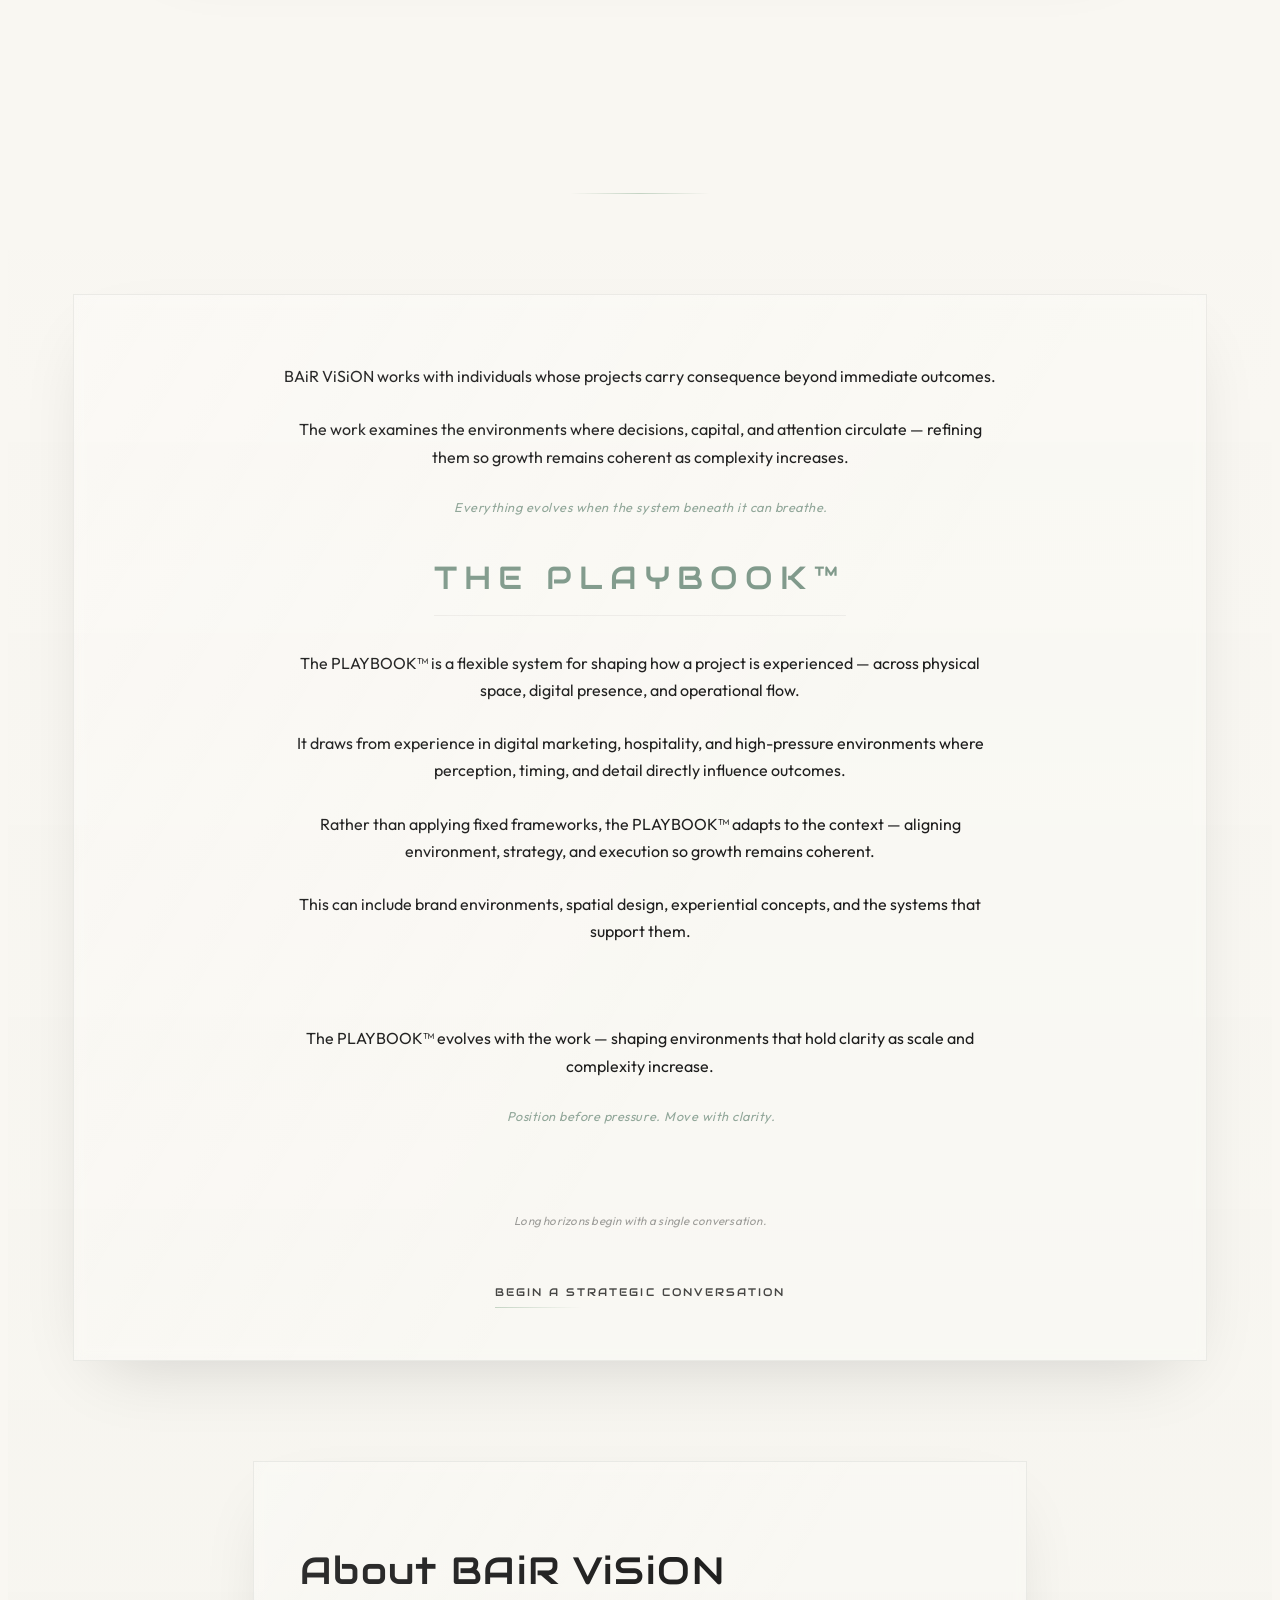
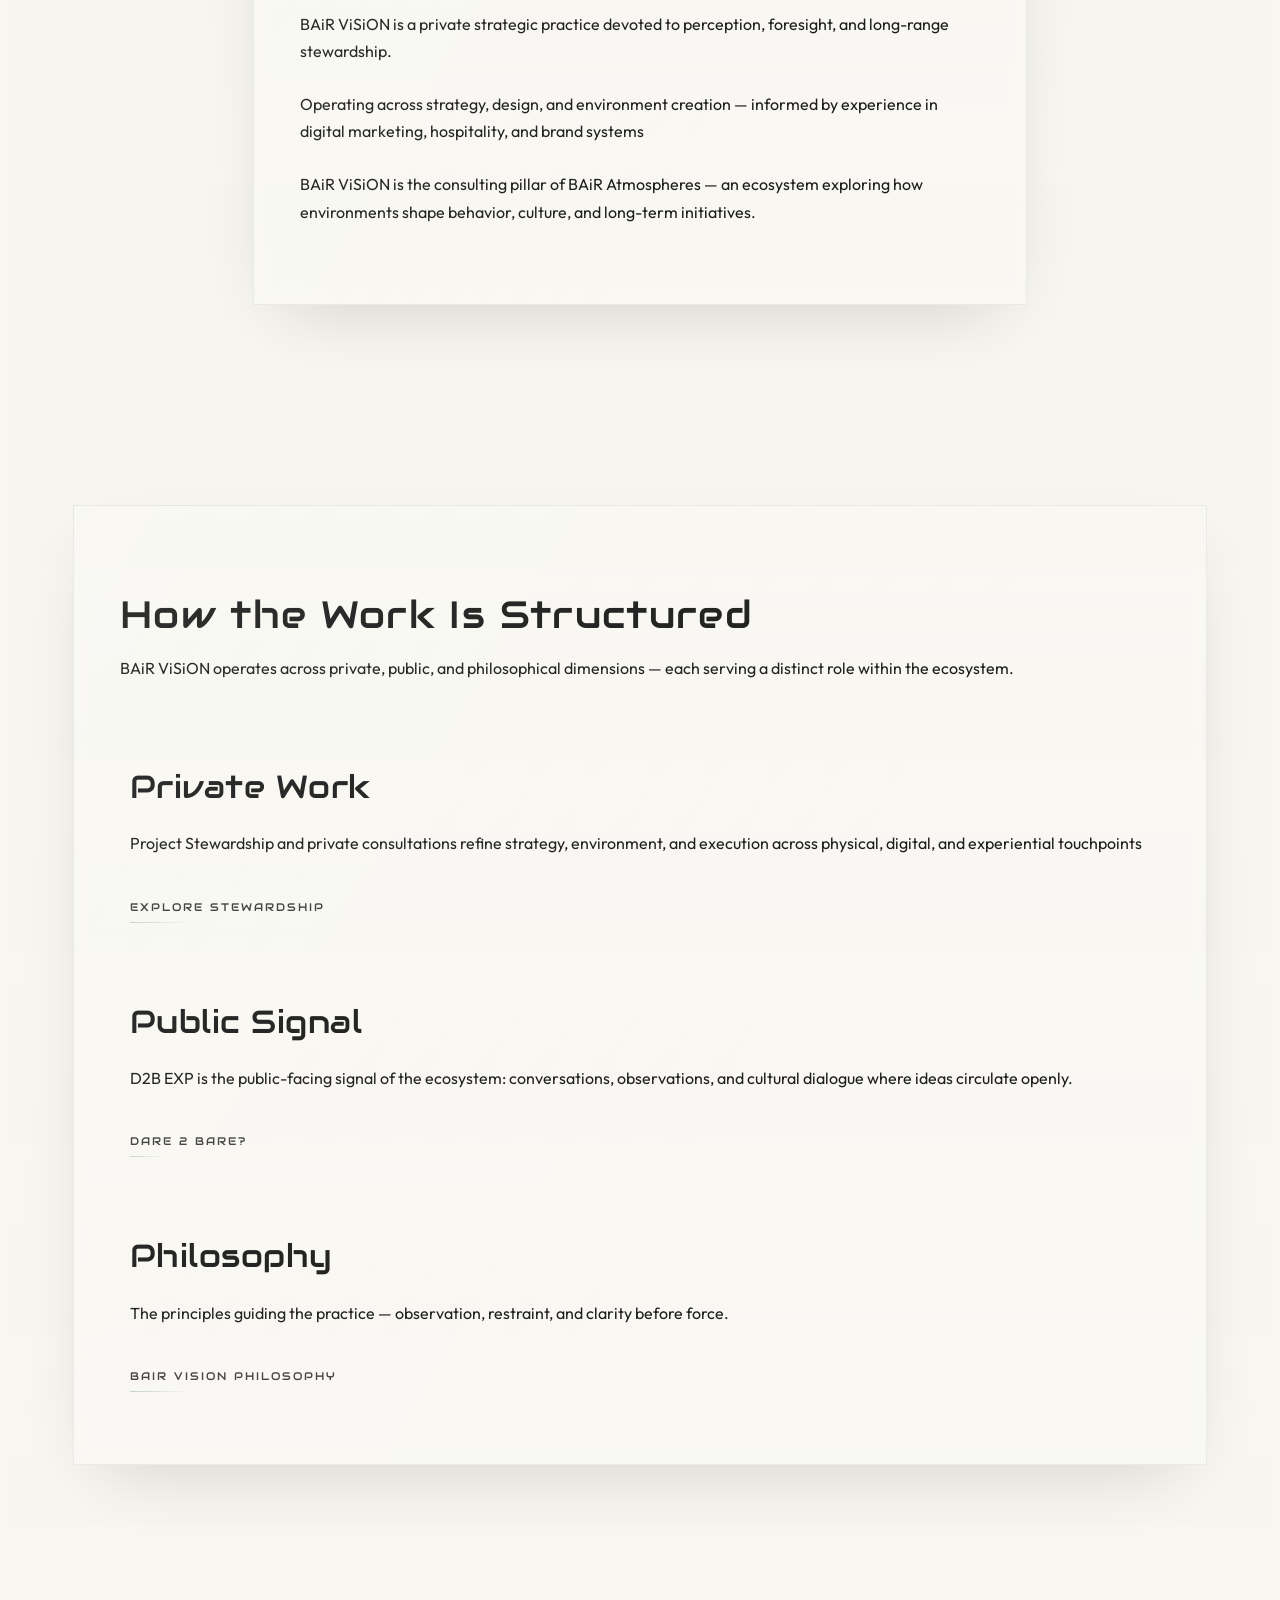
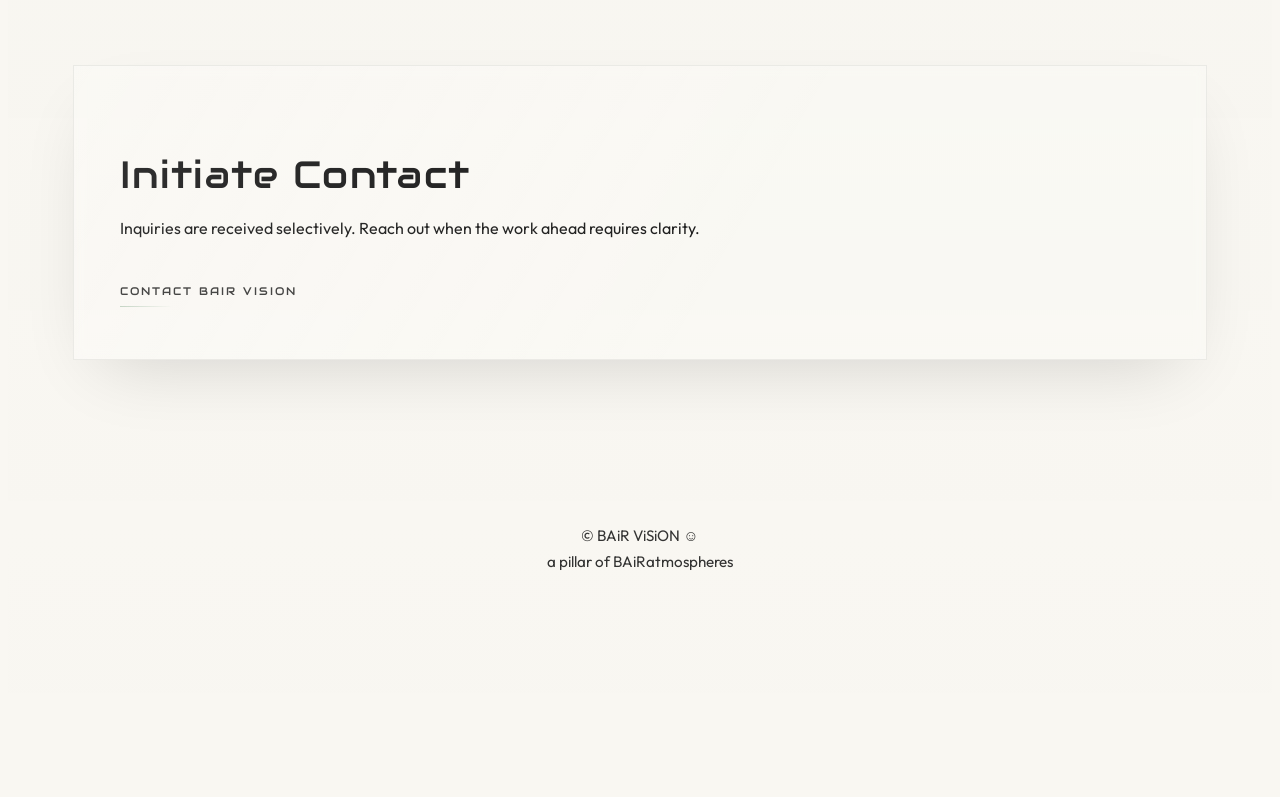
==== commit af14af71: "Update index.html" ====
--- a/index.html
+++ b/index.html
@@ -180,8 +180,7 @@
       <div class="panel">
         
         <div class="blueprint-intro" style="text-align:center; max-width:720px; margin:0 auto 80px;">
-        <h2>The PLAYBOOK™</h2>
-
+  
           <p>BAiR ViSiON works with individuals whose projects carry consequence beyond immediate outcomes.</p>
           <p>The work examines the environments where decisions, capital, and attention circulate — refining them so growth remains coherent as complexity increases.
        </p>
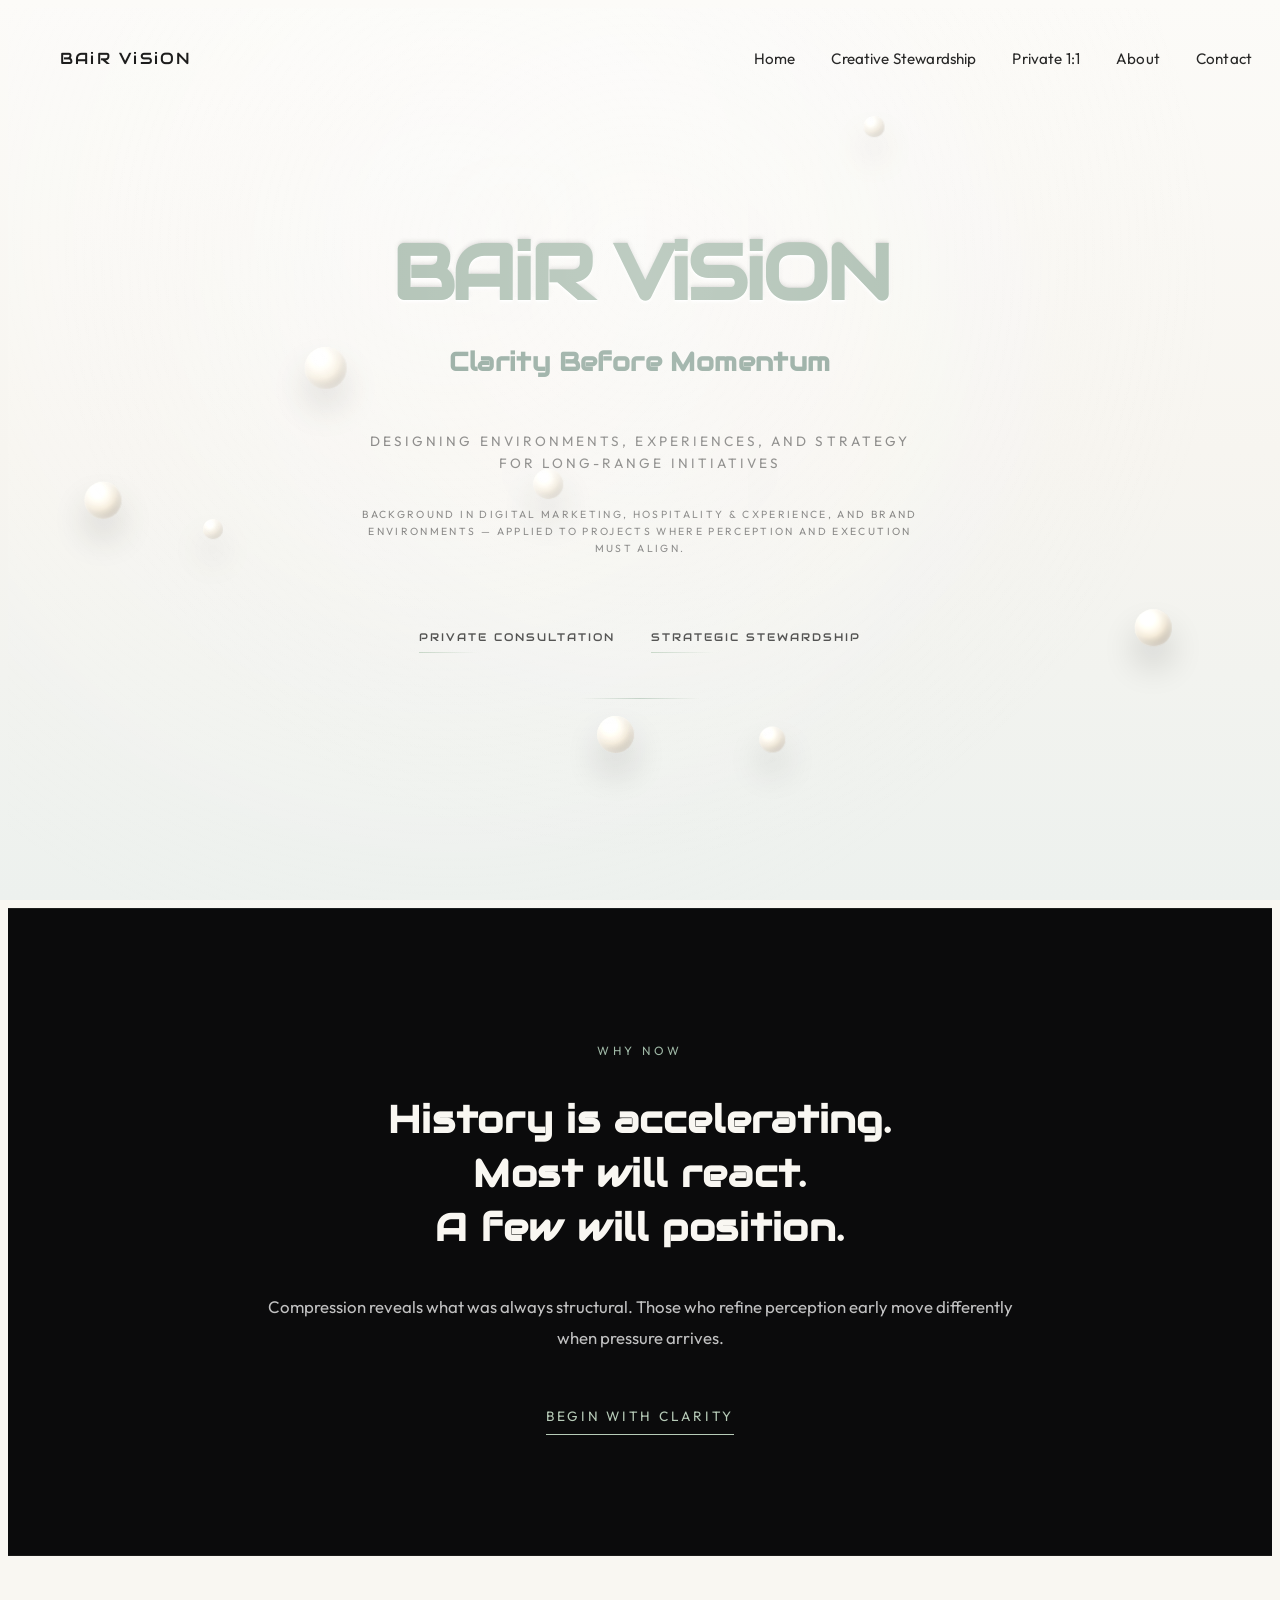
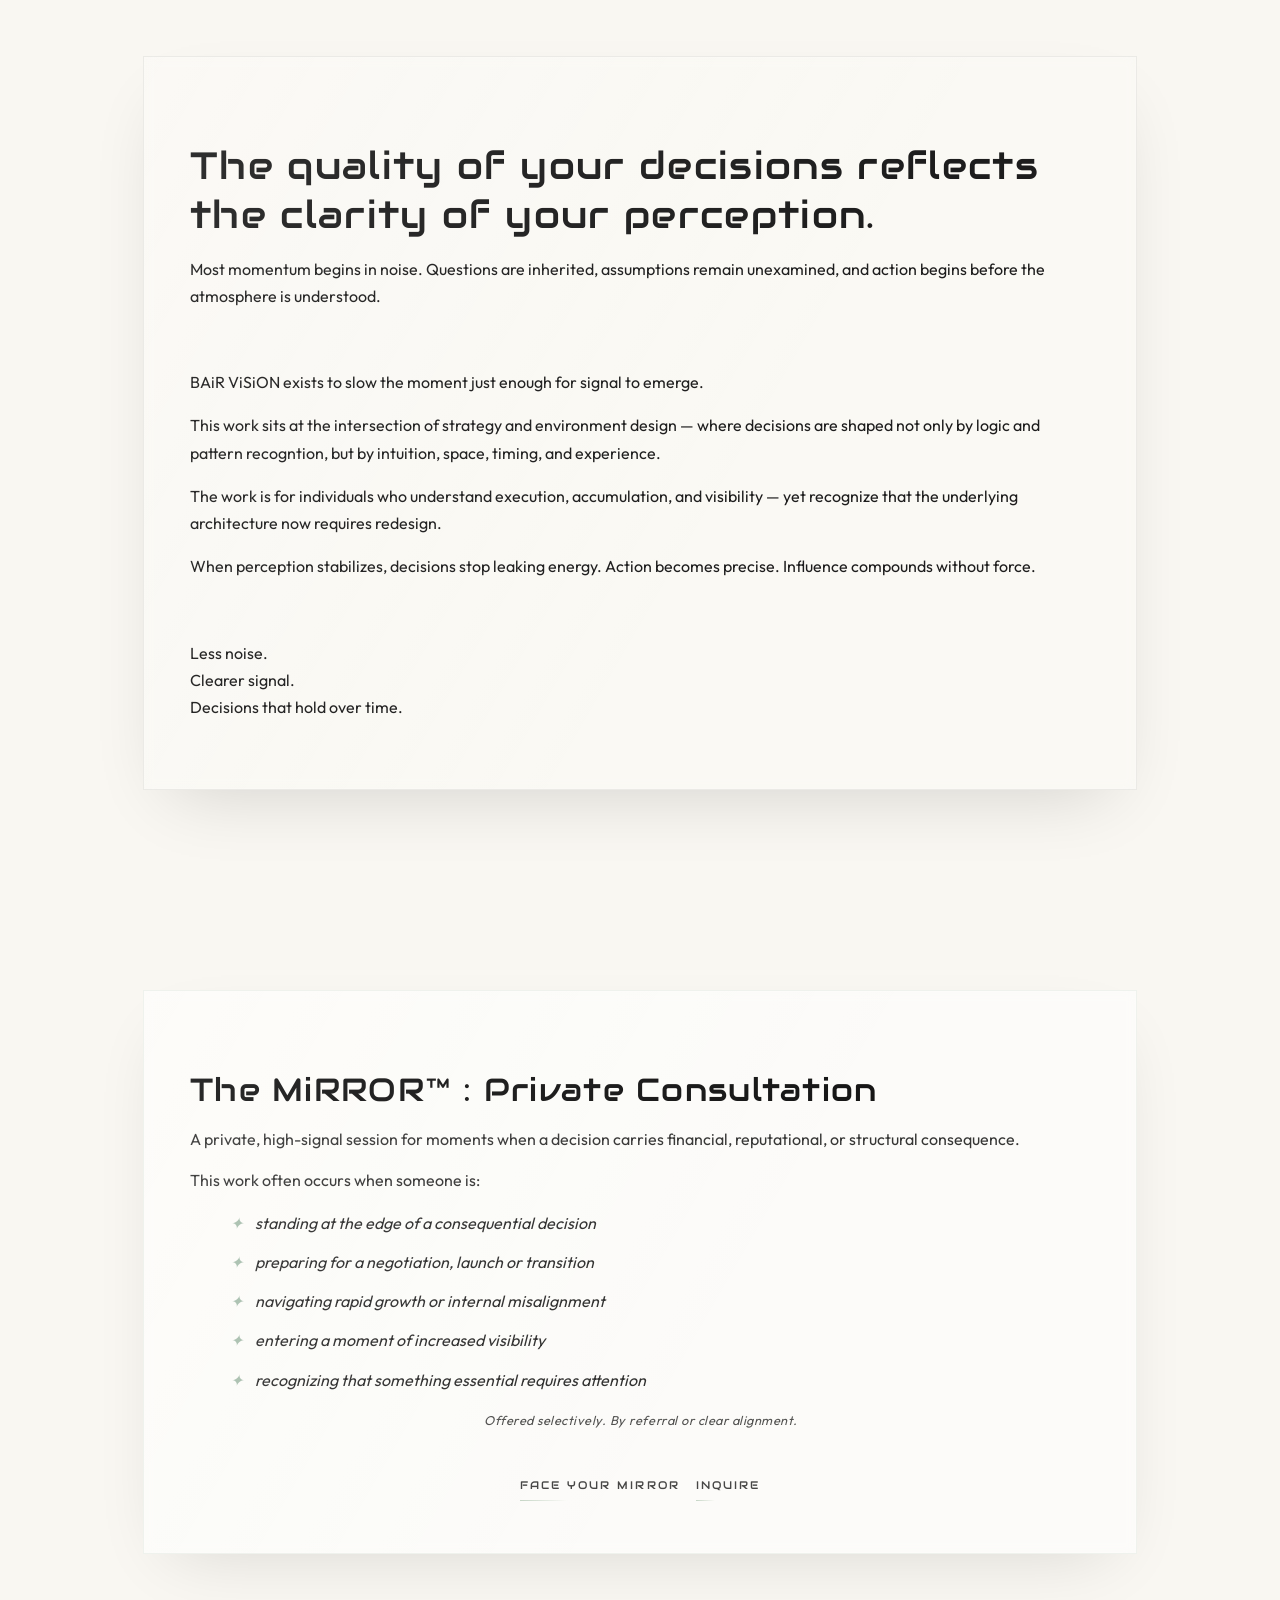
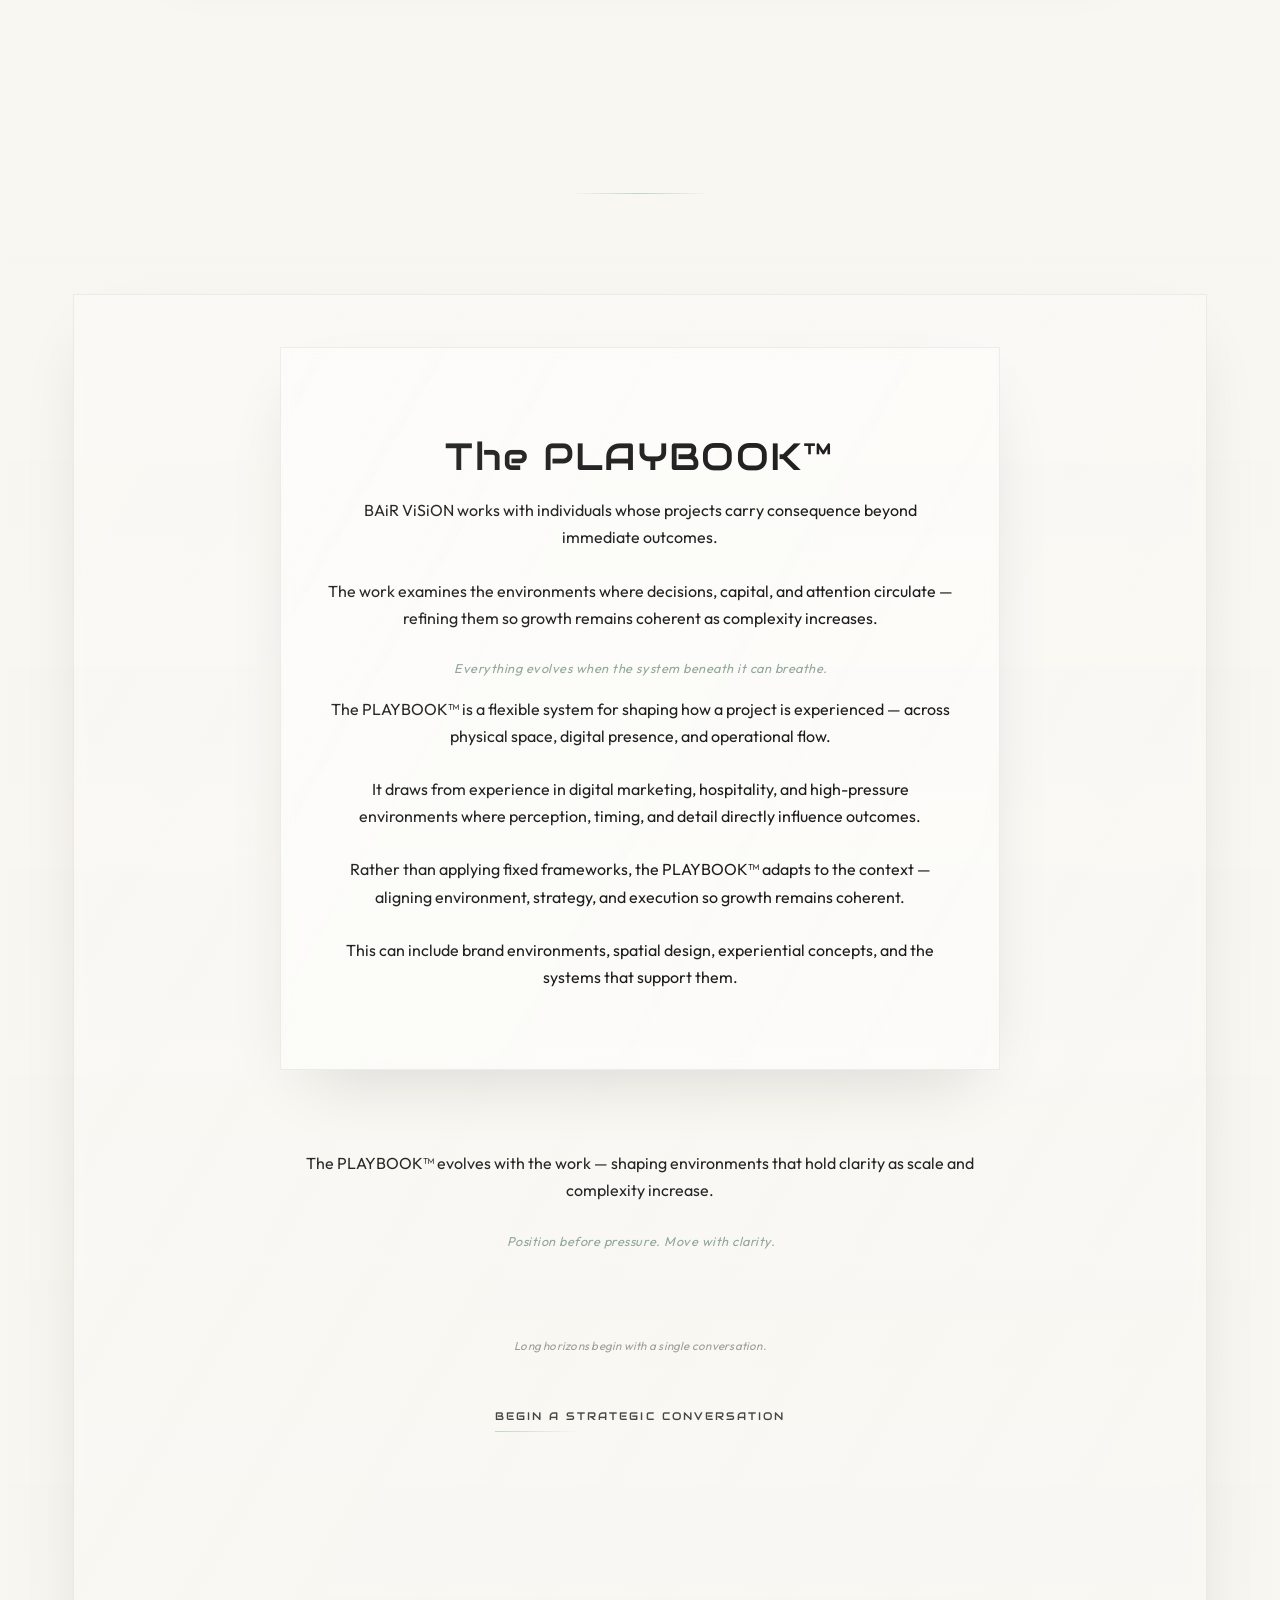
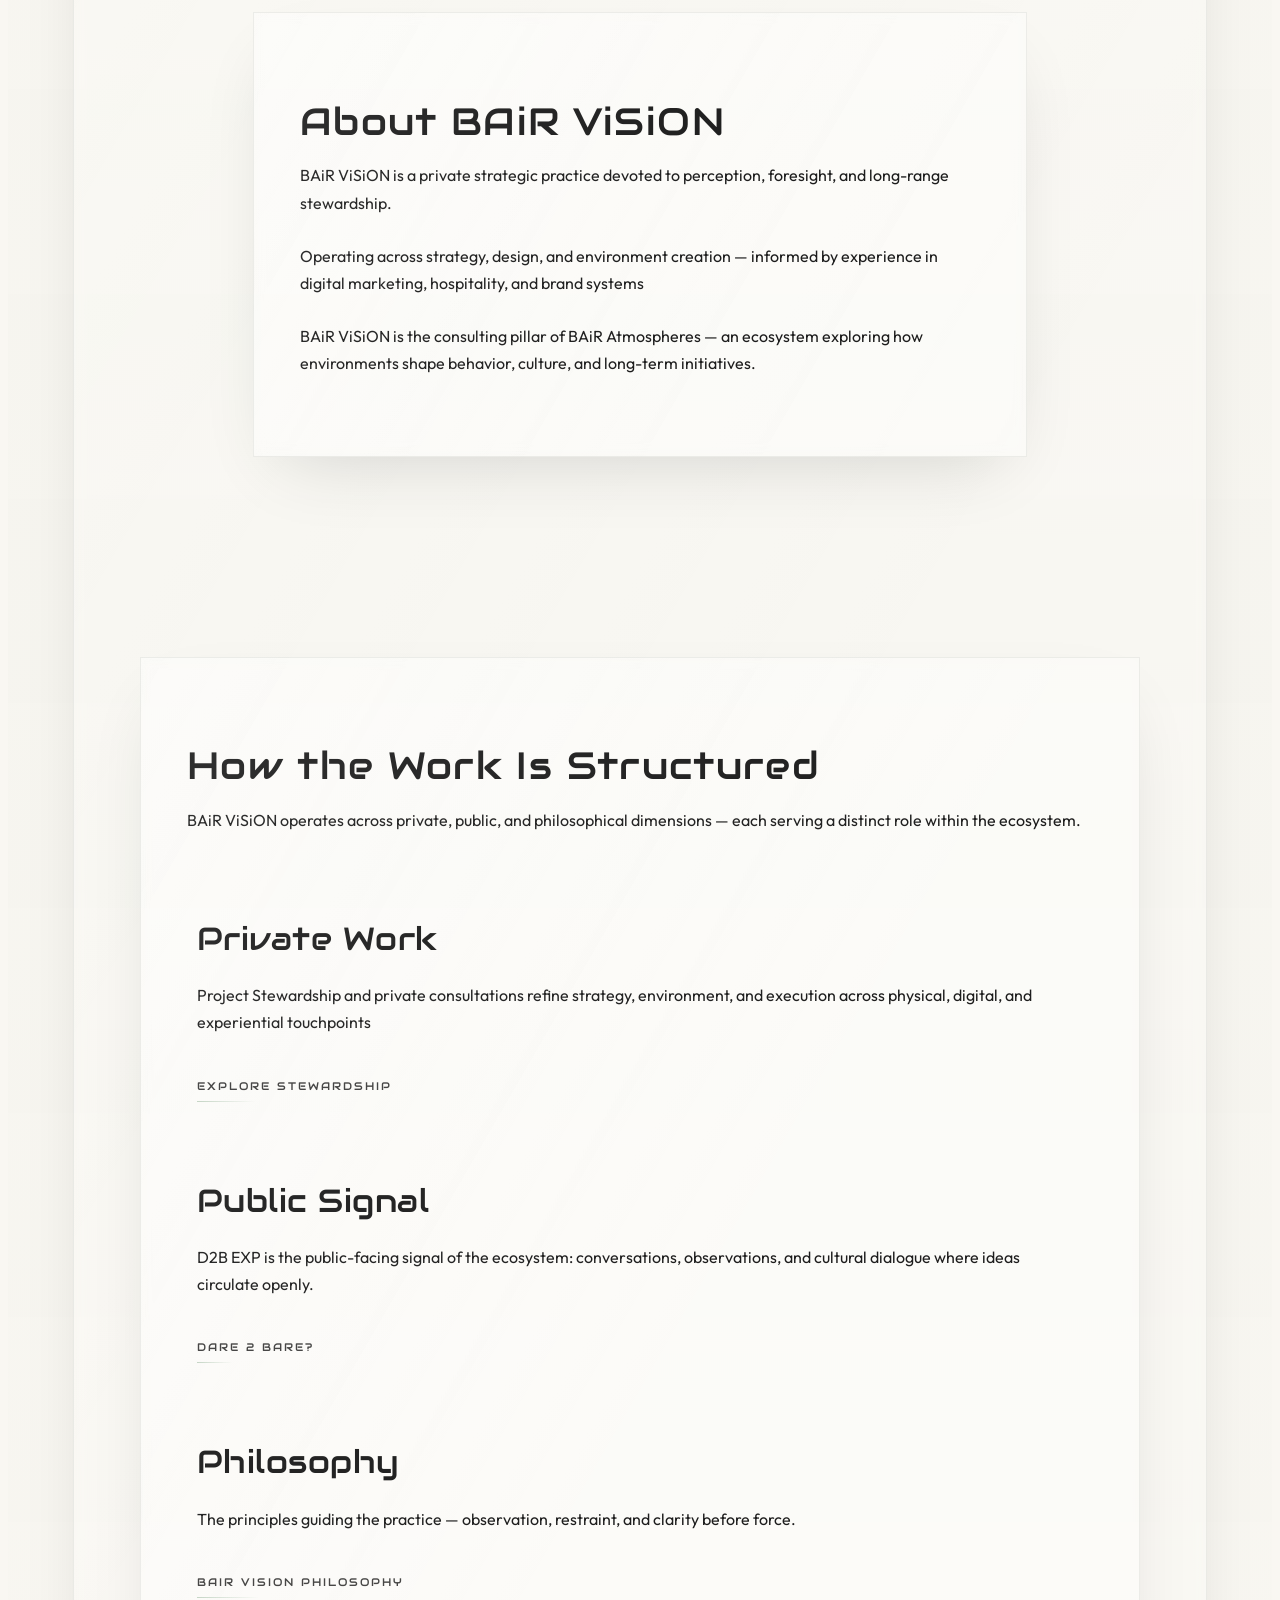
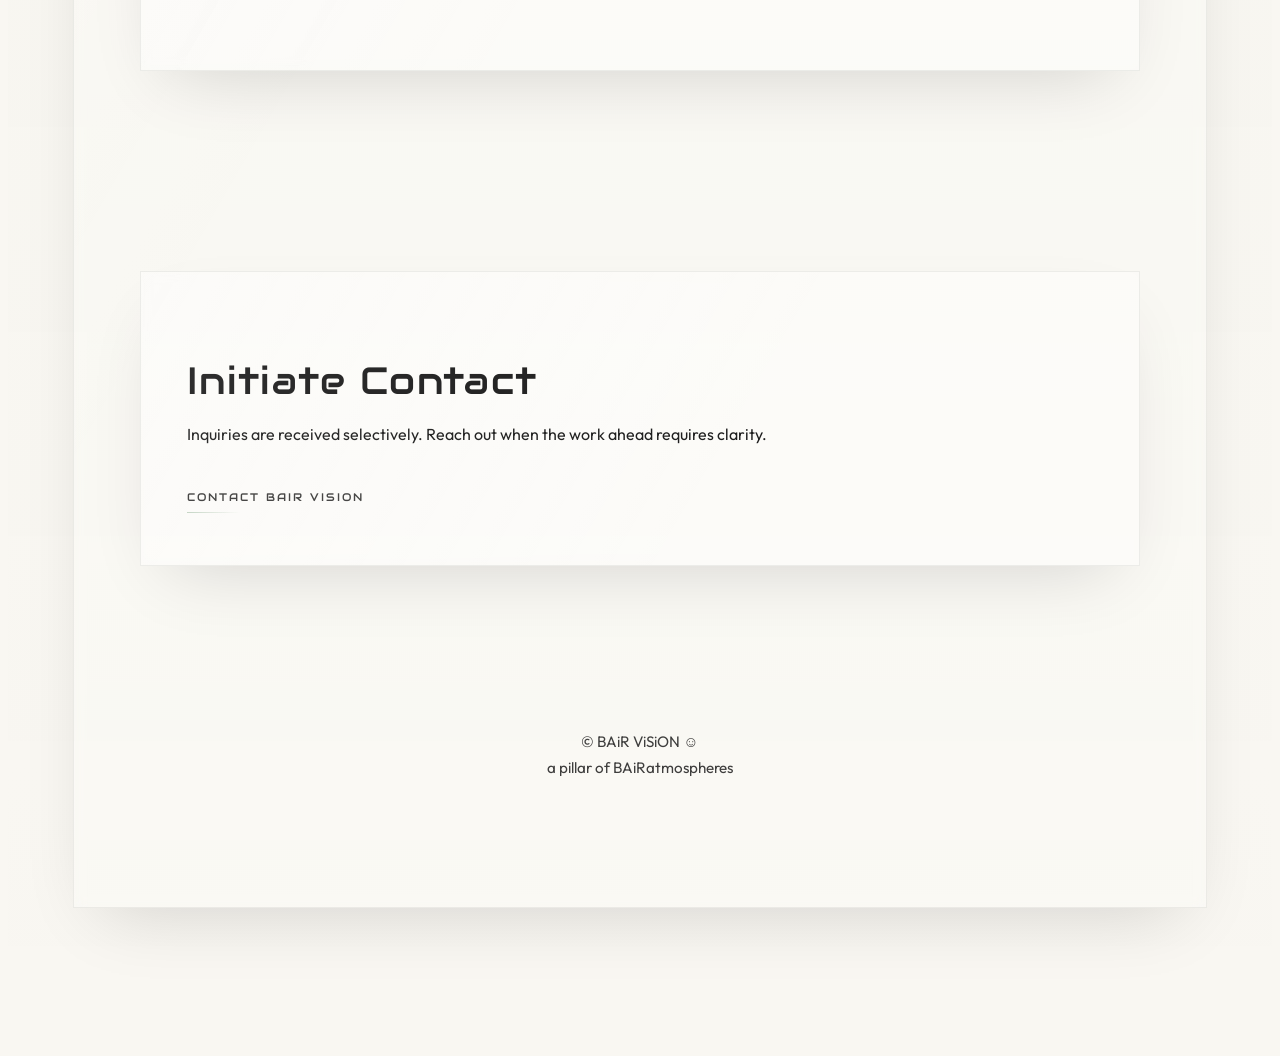
==== commit c89eeb1a: "Update index.html" ====
--- a/index.html
+++ b/index.html
@@ -180,7 +180,9 @@
       <div class="panel">
         
         <div class="blueprint-intro" style="text-align:center; max-width:720px; margin:0 auto 80px;">
-  
+    <div class="panel">
+        <h2>The PLAYBOOK™</h2>
+      
           <p>BAiR ViSiON works with individuals whose projects carry consequence beyond immediate outcomes.</p>
           <p>The work examines the environments where decisions, capital, and attention circulate — refining them so growth remains coherent as complexity increases.
        </p>
@@ -189,7 +191,7 @@
         </p>
               
           
-            <h3 class="subheading">THE PLAYBOOK™</h3>
+      
              <p>The PLAYBOOK™ is a flexible system for shaping how a project is experienced — across physical space, digital presence, and operational flow.
     </p>
 
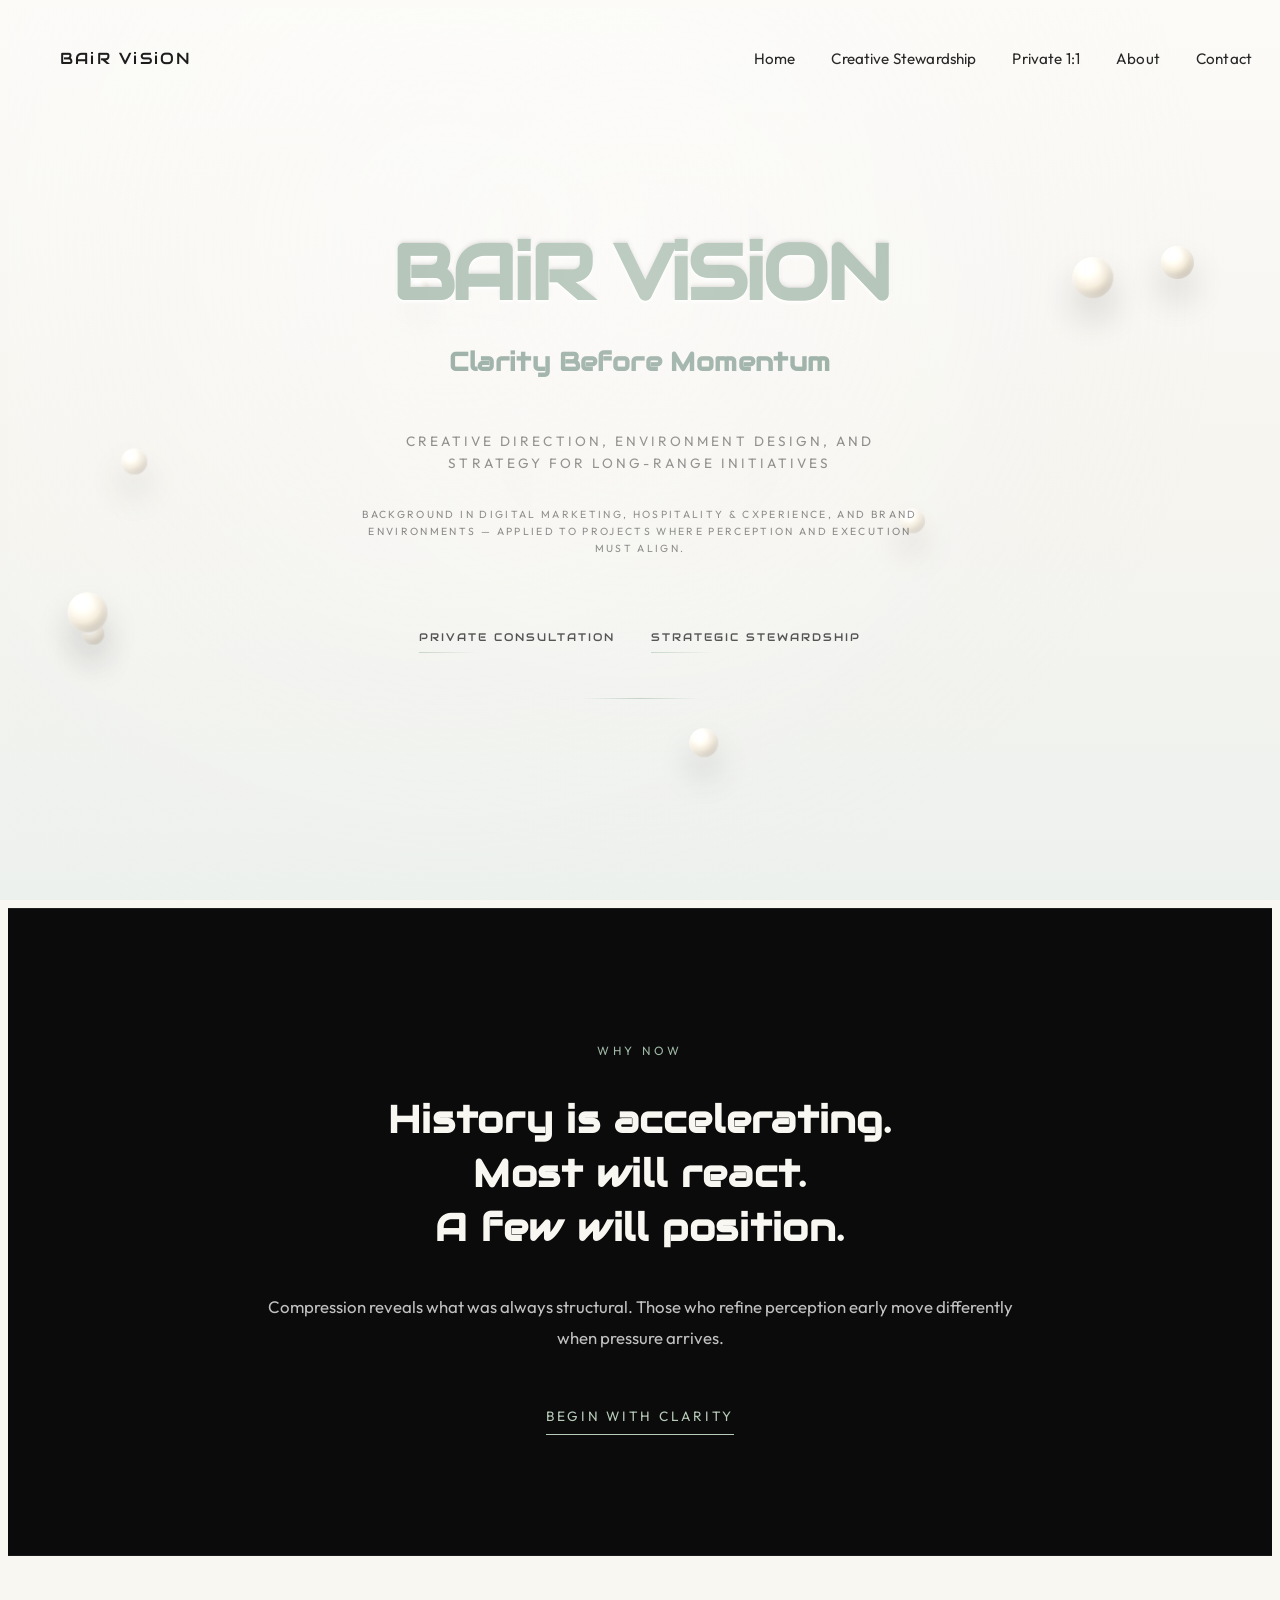
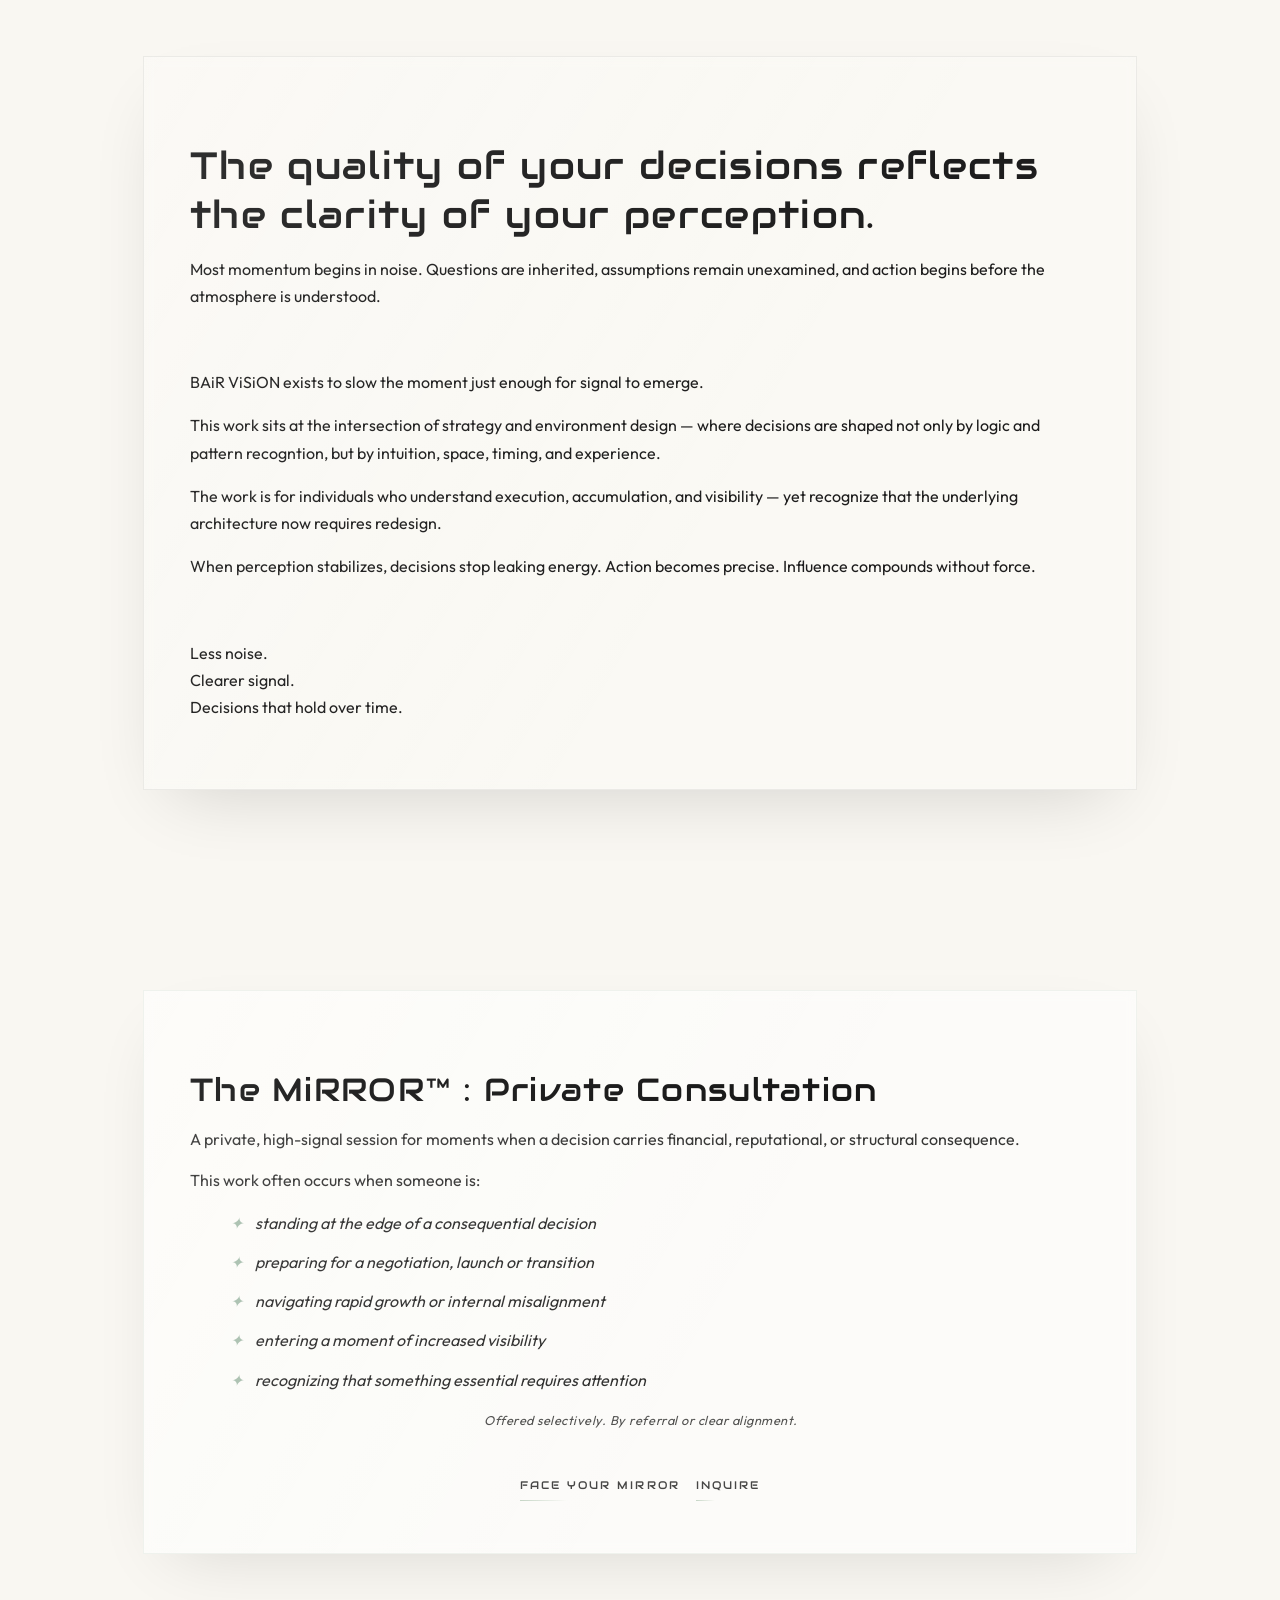
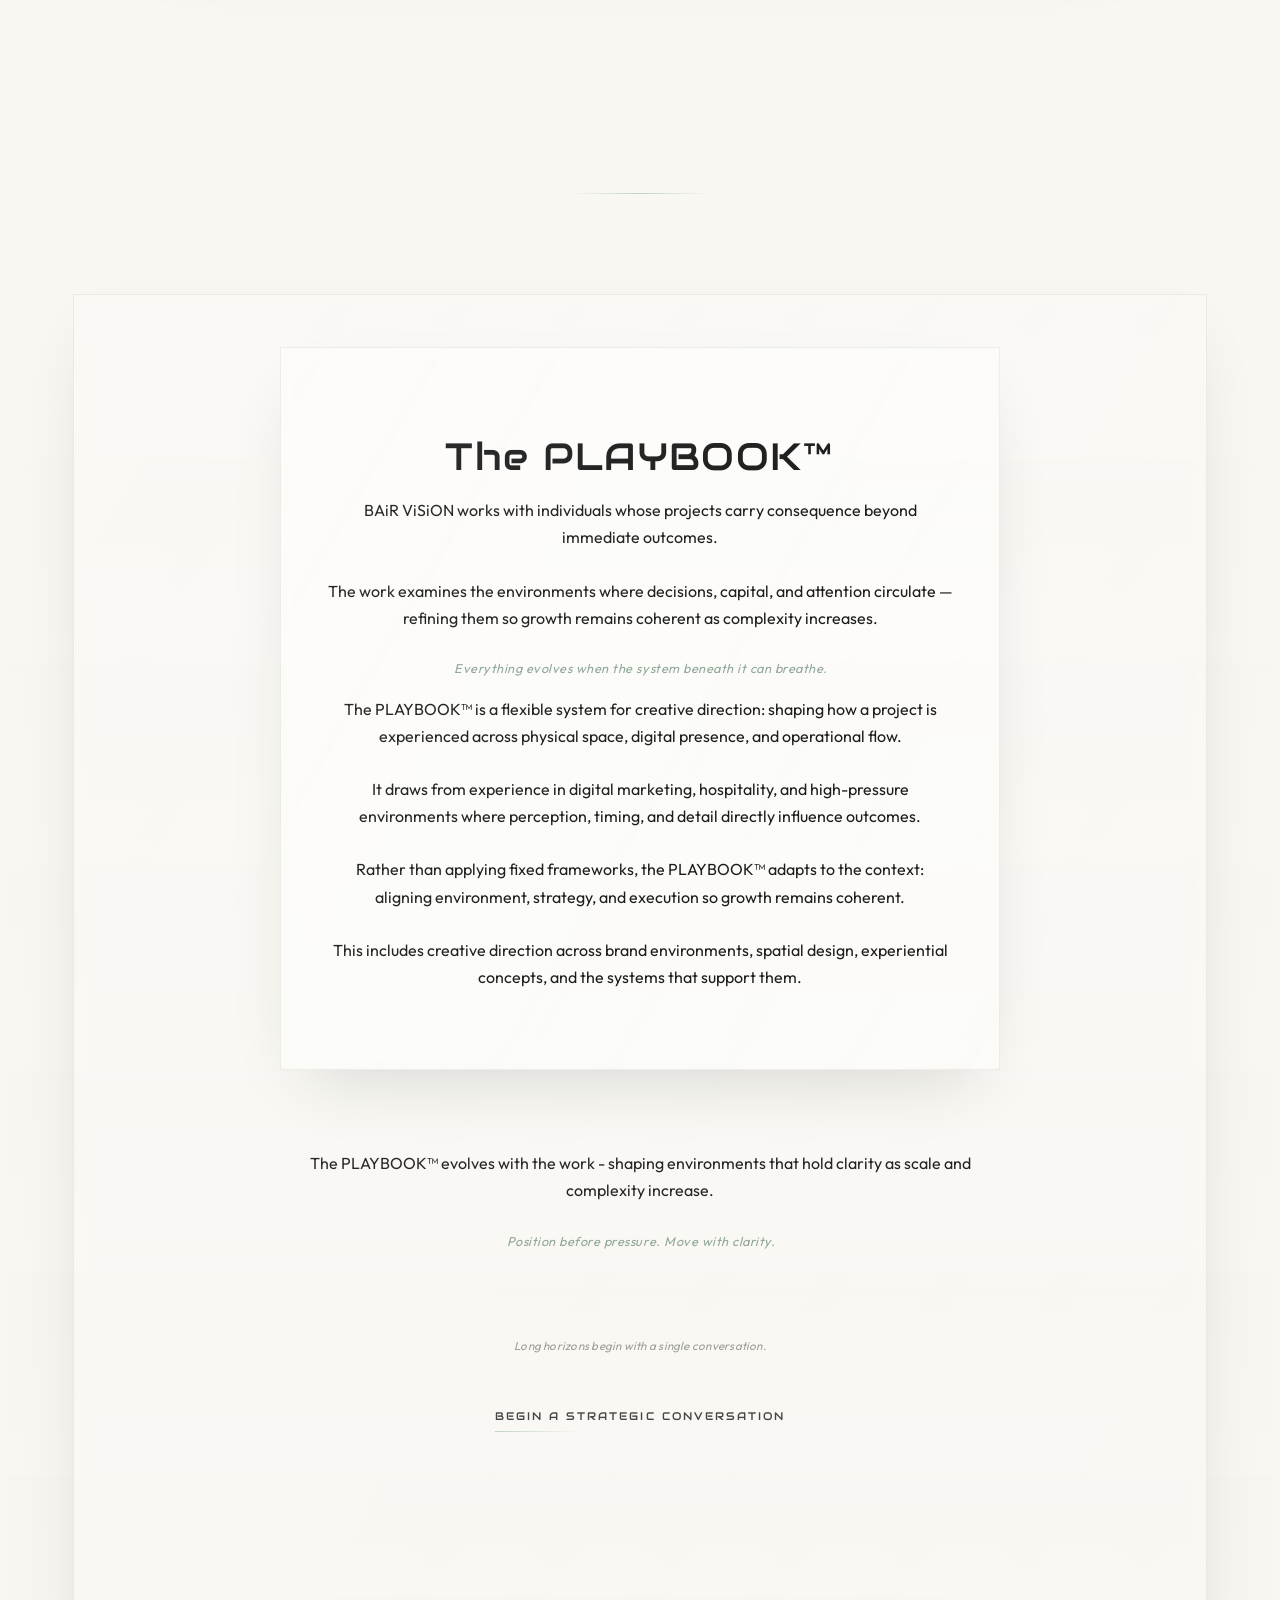
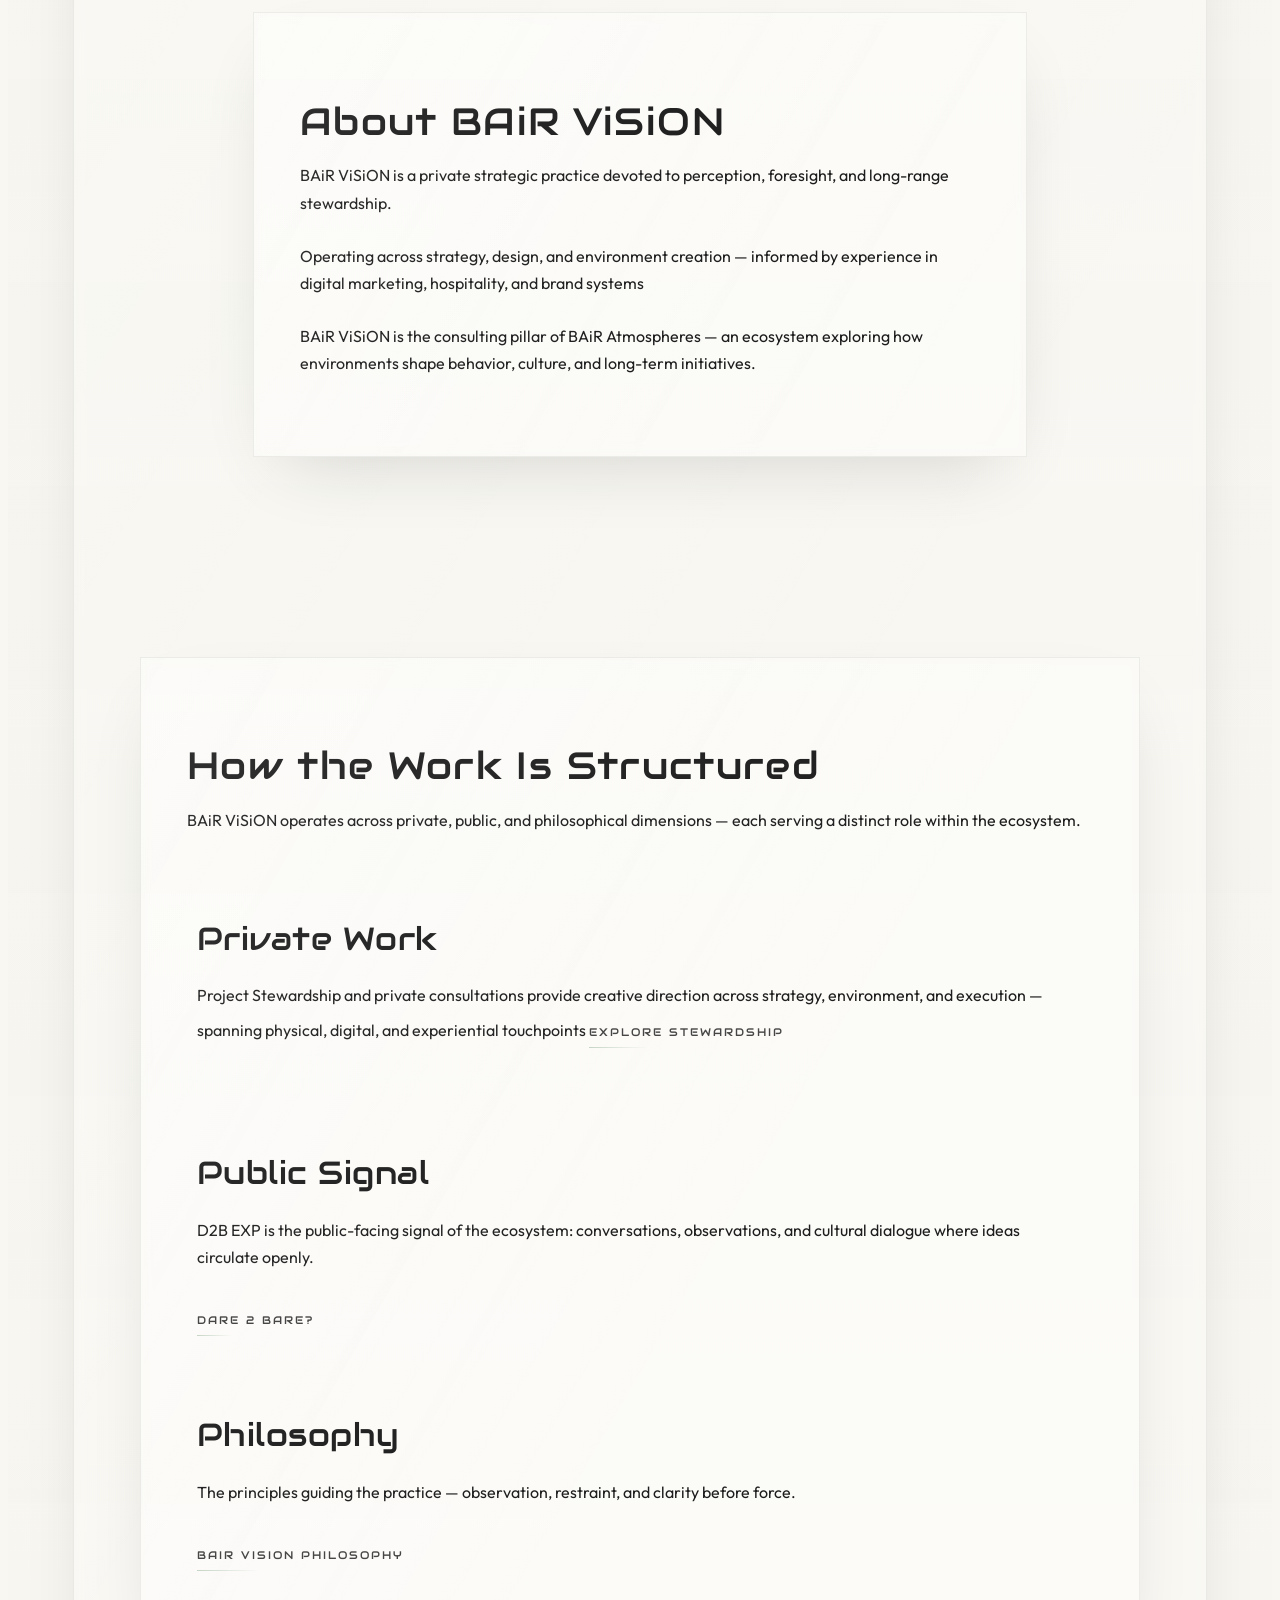
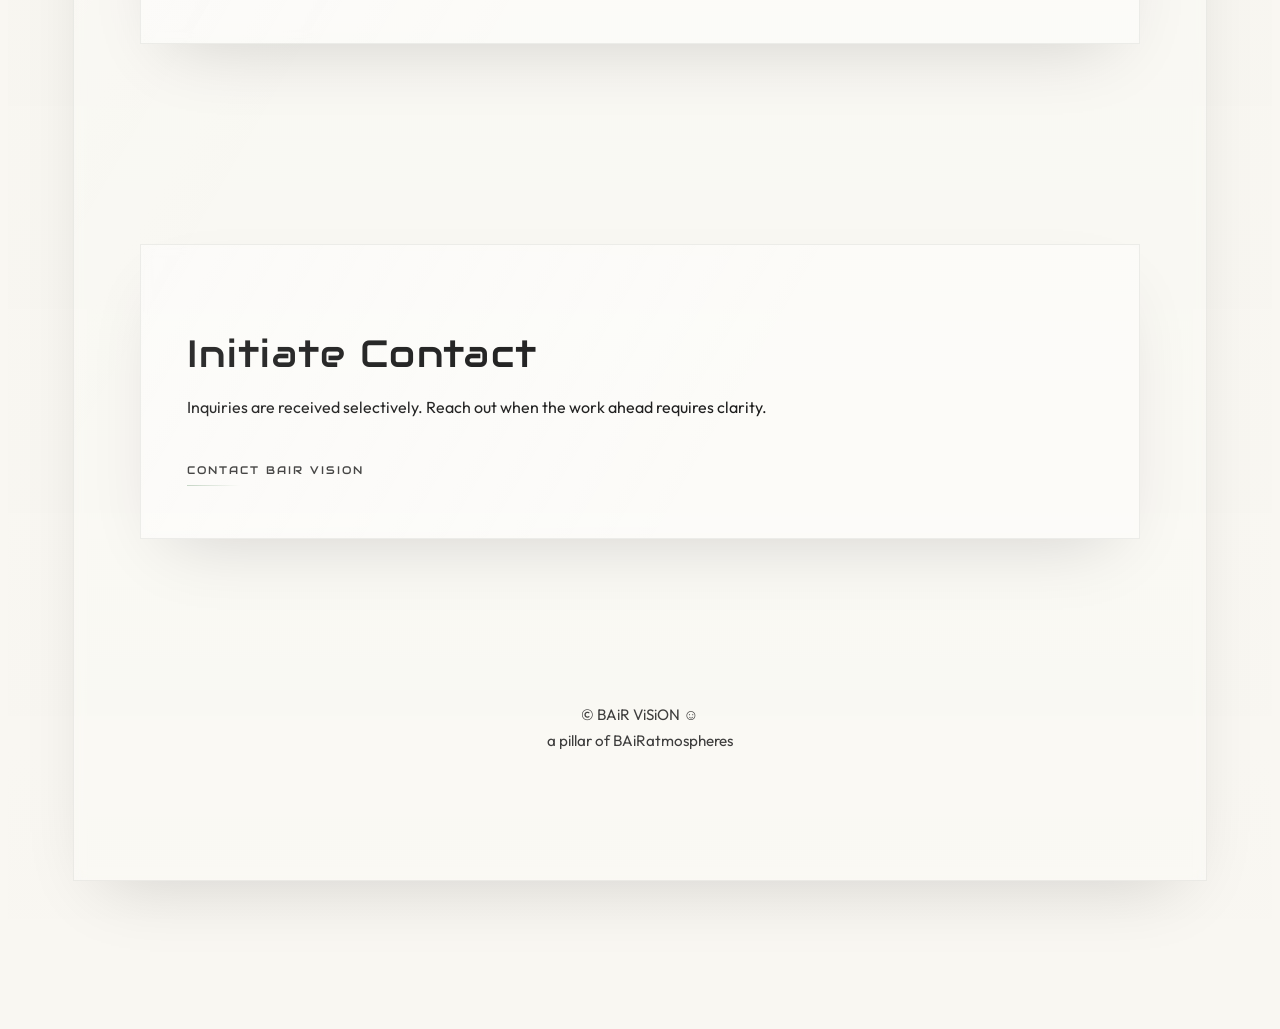
==== commit 2f4ec211: "Update index.html" ====
--- a/index.html
+++ b/index.html
@@ -76,7 +76,8 @@
 
         <h2 class="bloom-title">Clarity Before Momentum</h2>
 
-        <p class="subtitle">Designing environments, experiences, and strategy for long-range initiatives</p>
+       <p class="subtitle"> Creative direction, environment design, and strategy for long-range initiatives
+</p>
         <p class="subtitle muted">
 Background in digital marketing, hospitality & CXperience, and brand environments — applied to projects where perception and execution must align.
 </p>
@@ -190,29 +191,27 @@
           Everything evolves when the system beneath it can breathe.
         </p>
               
-          
-      
-             <p>The PLAYBOOK™ is a flexible system for shaping how a project is experienced — across physical space, digital presence, and operational flow.
-    </p>
+     <p>The PLAYBOOK™ is a flexible system for creative direction: shaping how a project is experienced across physical space, digital presence, and operational flow.
+</p>
 
             <p>
 It draws from experience in digital marketing, hospitality, and high-pressure environments where perception, timing, and detail directly influence outcomes.
     </p>
 
     <p>
-Rather than applying fixed frameworks, the PLAYBOOK™ adapts to the context — aligning environment, strategy, and execution so growth remains coherent.
-    </p>
-
-    <p>
-This can include brand environments, spatial design, experiential concepts, and the systems that support them.
-    </p>
+Rather than applying fixed frameworks, the PLAYBOOK™ adapts to the context: aligning environment, strategy, and execution so growth remains coherent.
+    </p>
+
+ <p>
+This includes creative direction across brand environments, spatial design, experiential concepts, and the systems that support them.
+</p>
       
           </div>
 
    
 
      <div class="blueprint-outro" style="text-align:center; max-width:720px; margin:80px auto 0;">
-    <p>The PLAYBOOK™ evolves with the work — shaping environments that hold clarity as scale and complexity increase.
+    <p>The PLAYBOOK™ evolves with the work - shaping environments that hold clarity as scale and complexity increase.
 </p>
 
      <p class="rhythm-hook" style="text-align:center; max-width:700px; margin:0 auto;">Position before pressure. Move with clarity.</i></p>
@@ -265,8 +264,7 @@
        
         <h3>Private Work</h3>
         <p class="bv-text">
-        Project Stewardship and private consultations refine strategy, environment, and execution across physical, digital, and experiential touchpoints
-</p>
+        Project Stewardship and private consultations provide creative direction across strategy, environment, and execution — spanning physical, digital, and experiential touchpoints
 <a href="stewardship.html" class="text-link">Explore Stewardship</a>
      
       </div>
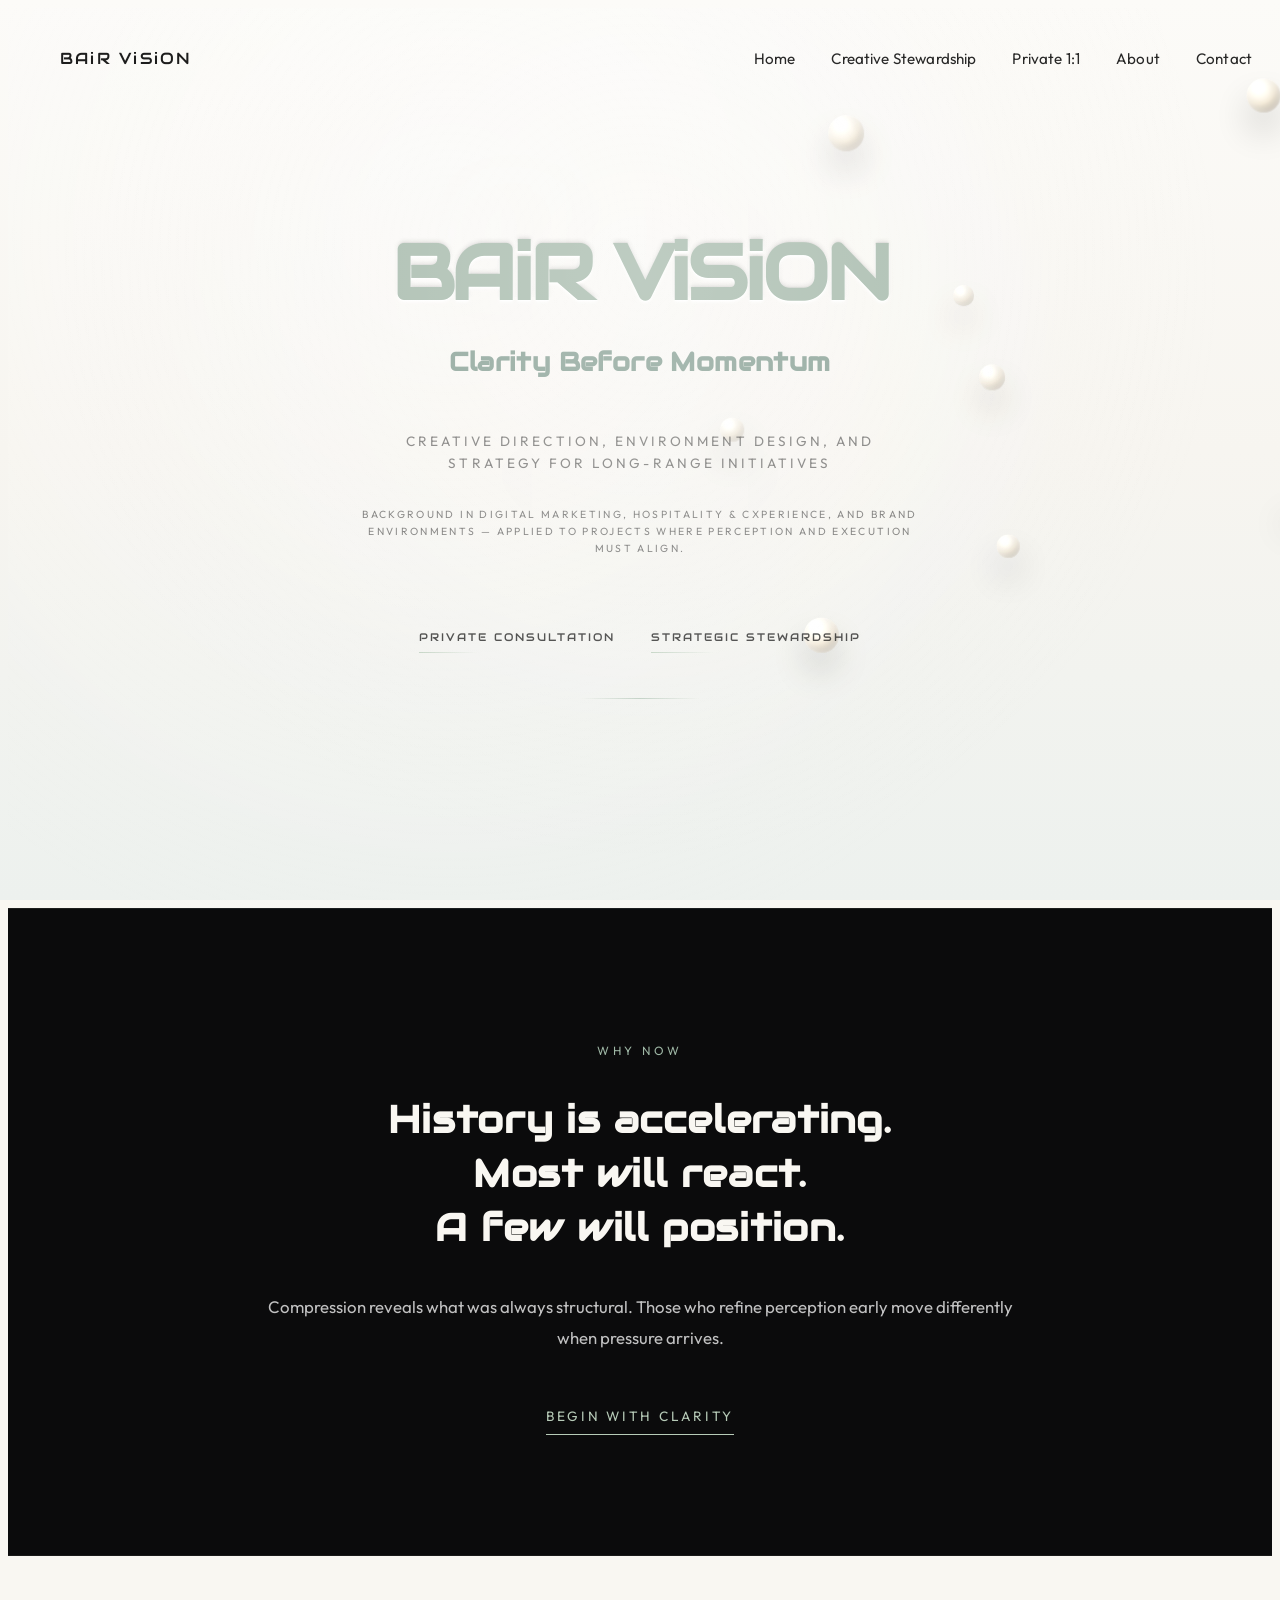
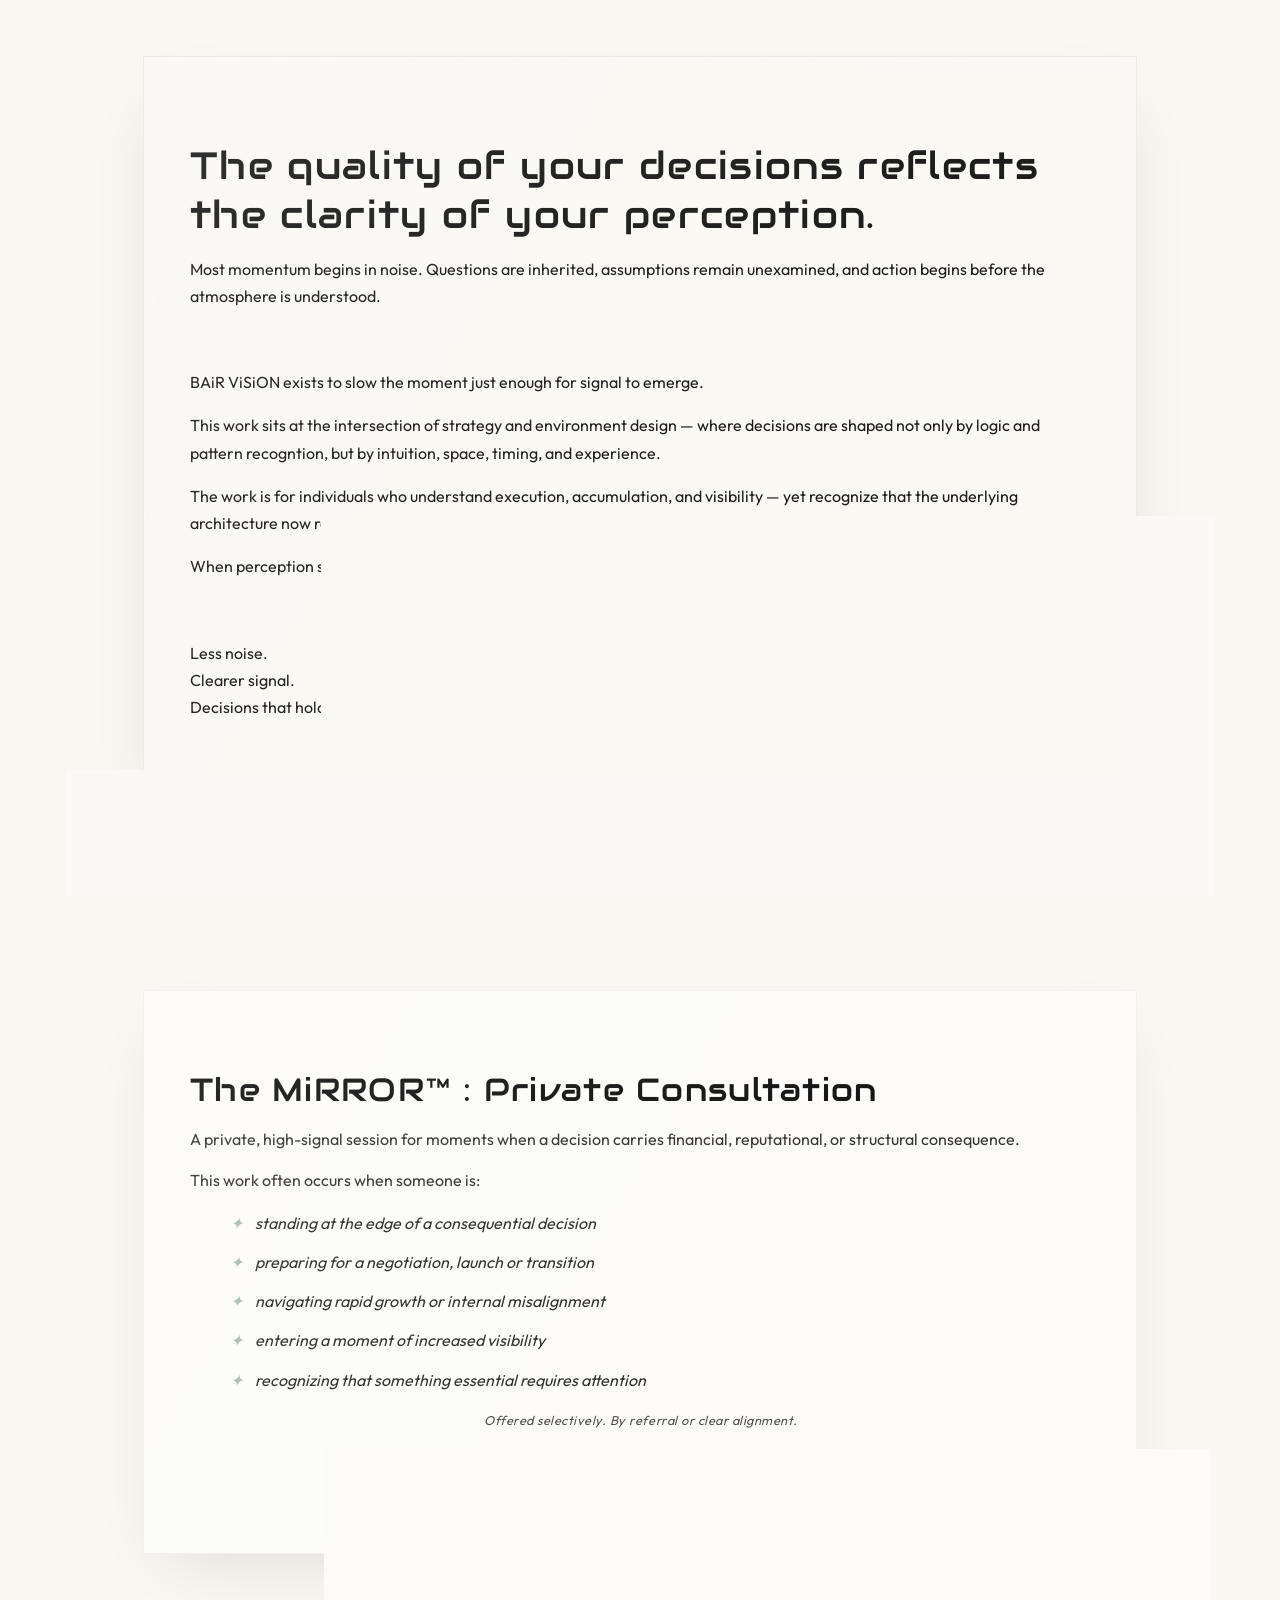
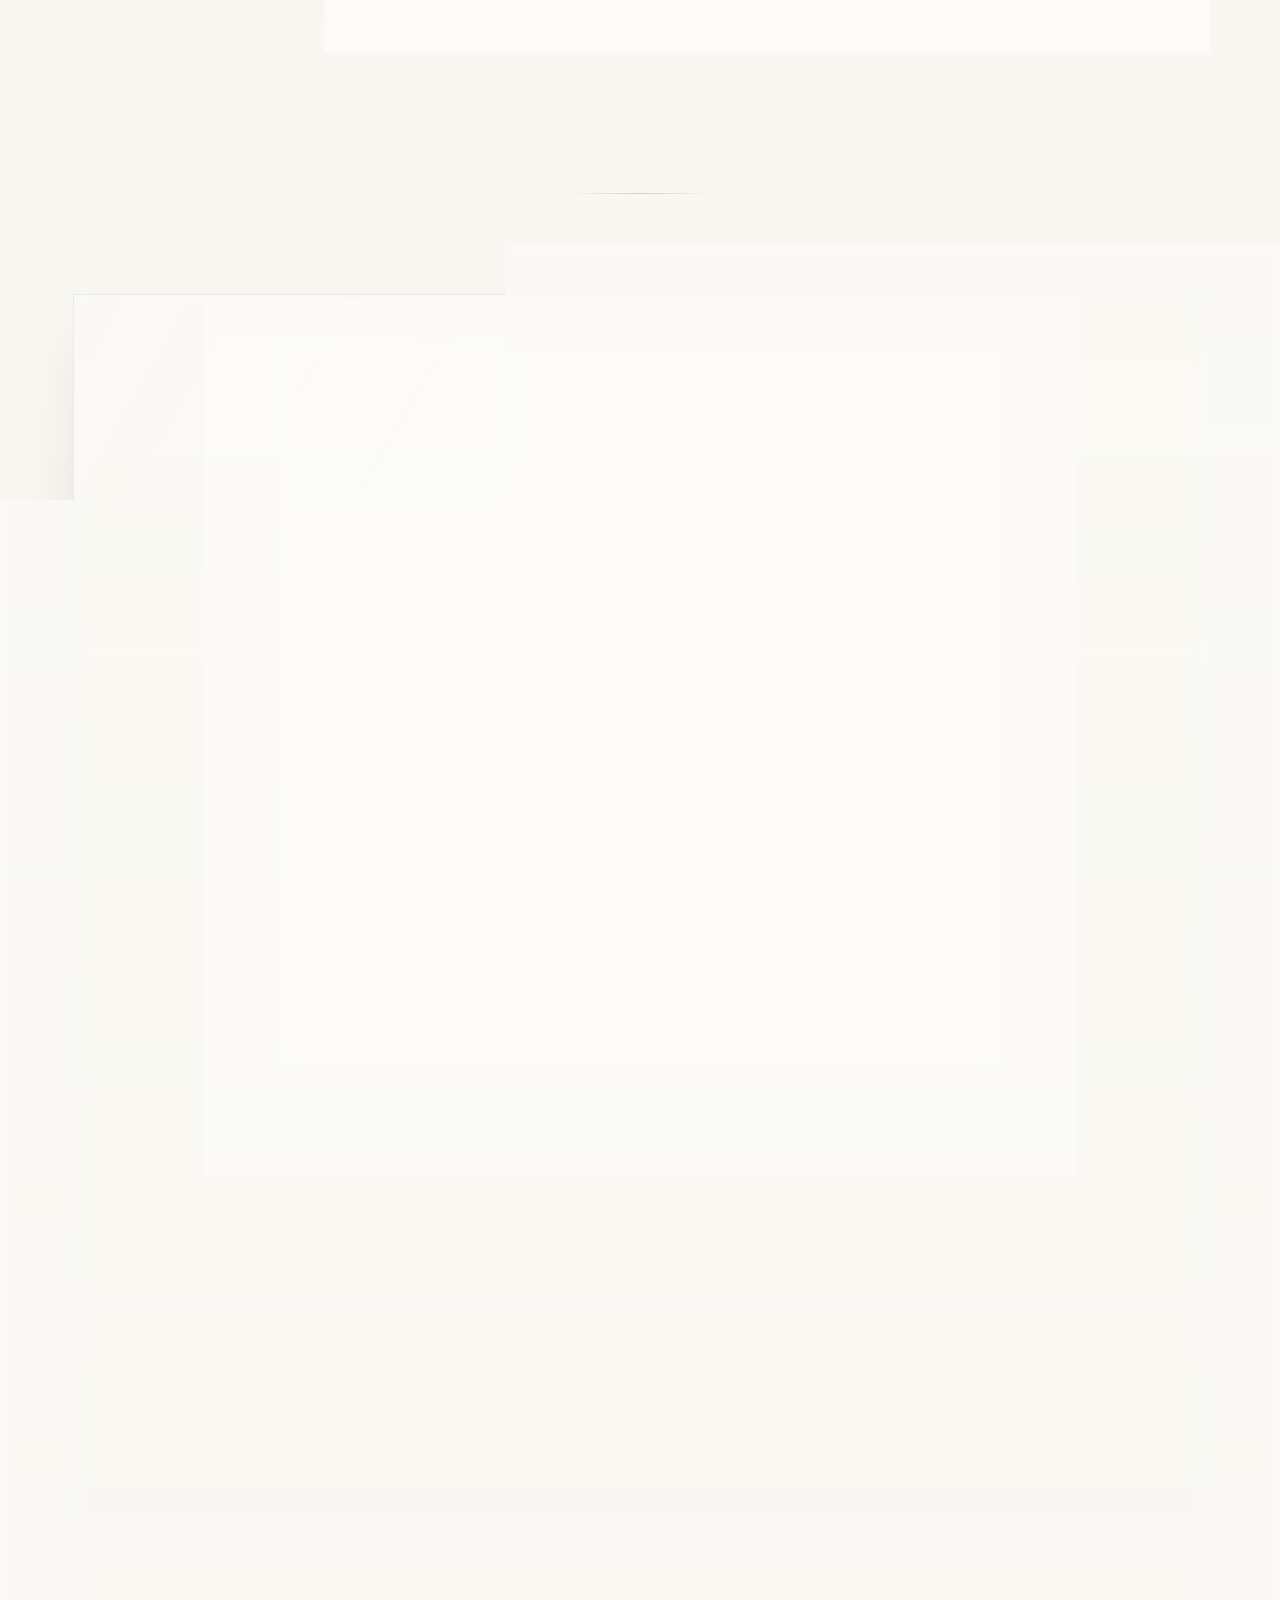
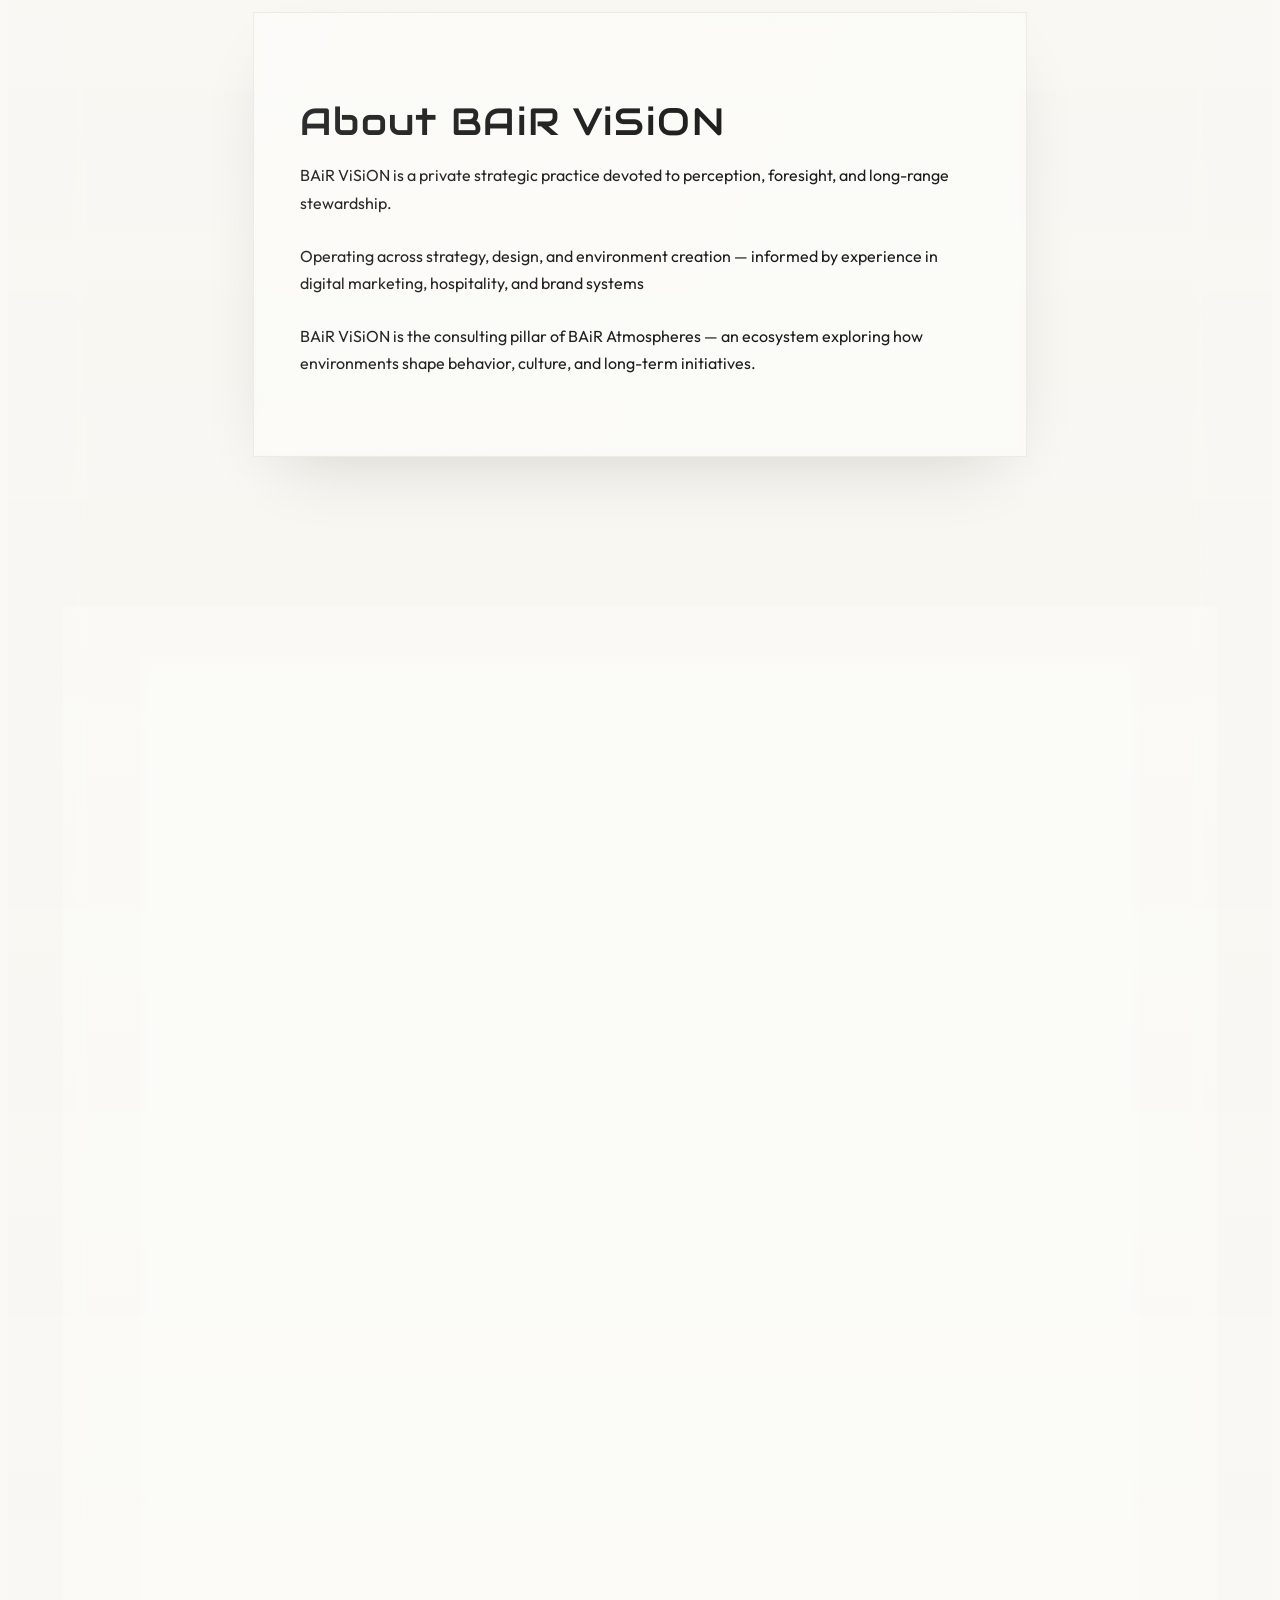
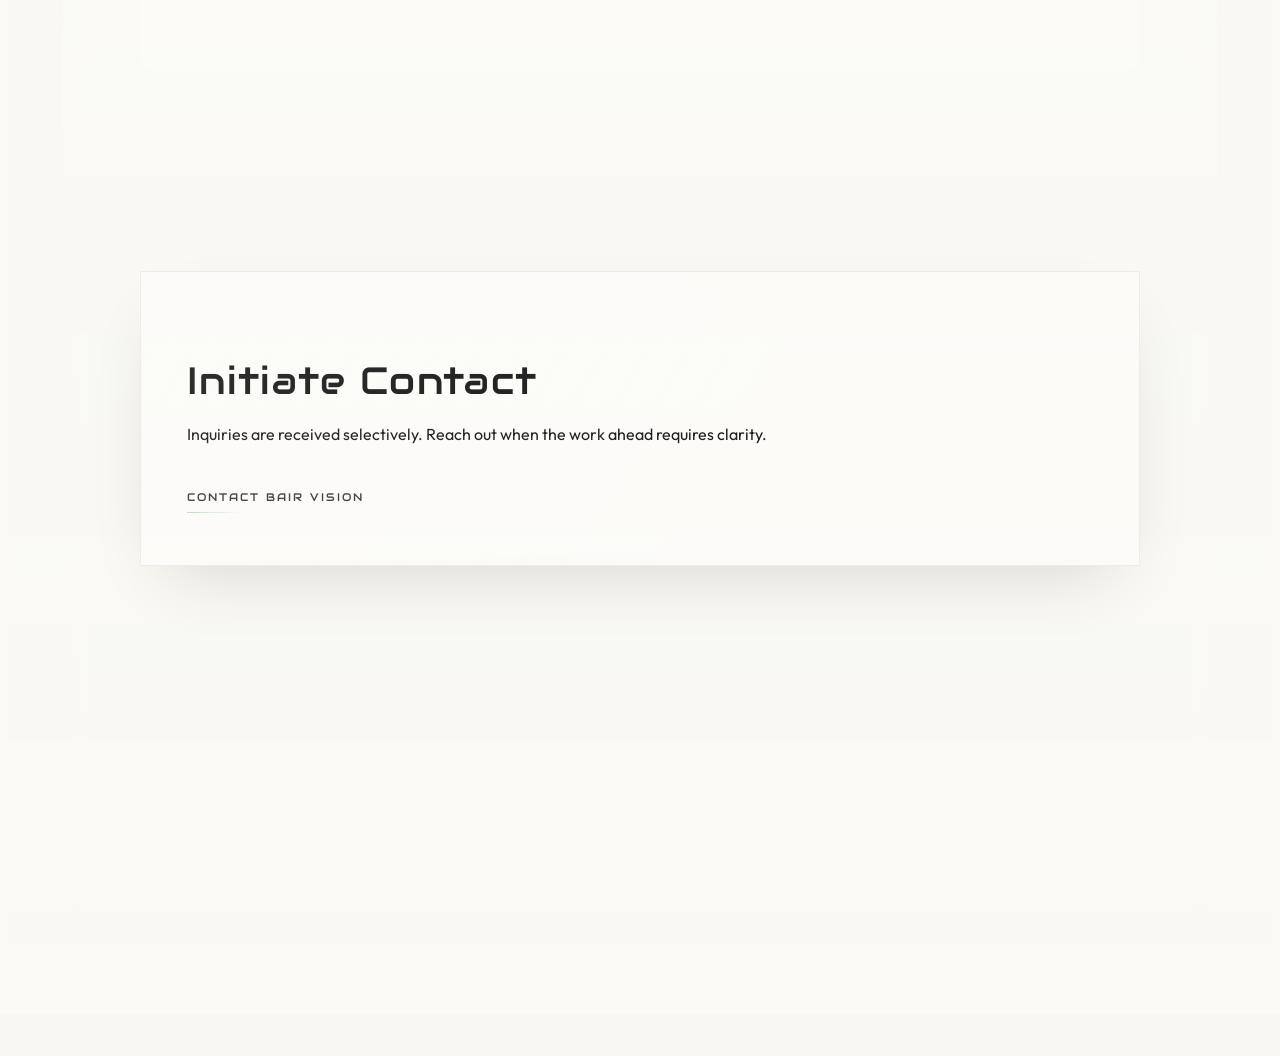
==== commit 1fffd561: "Update index.html" ====
--- a/index.html
+++ b/index.html
@@ -264,7 +264,7 @@
        
         <h3>Private Work</h3>
         <p class="bv-text">
-        Project Stewardship and private consultations provide creative direction across strategy, environment, and execution — spanning physical, digital, and experiential touchpoints
+        Project Stewardship and private consultations provide creative direction across strategy, environment, and execution — spanning physical, digital, and experiential touchpoints.</p>
 <a href="stewardship.html" class="text-link">Explore Stewardship</a>
      
       </div>
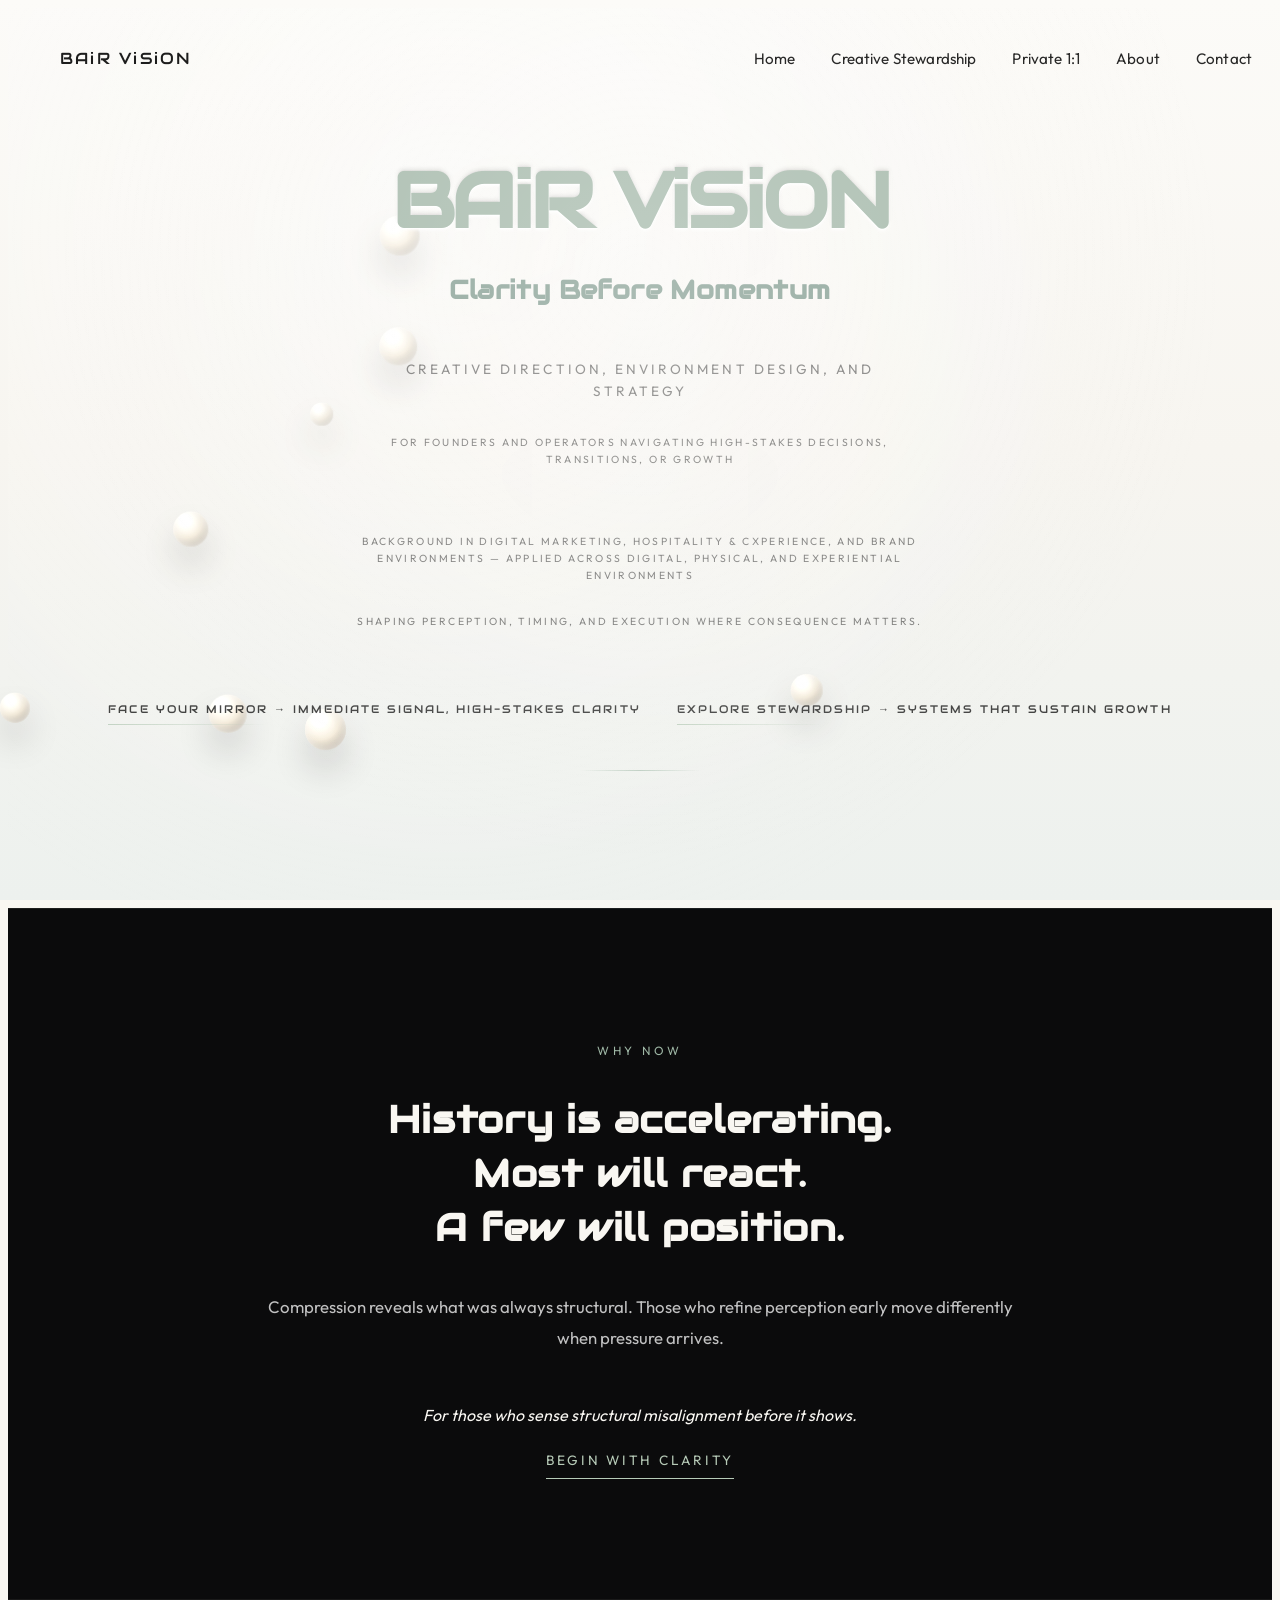
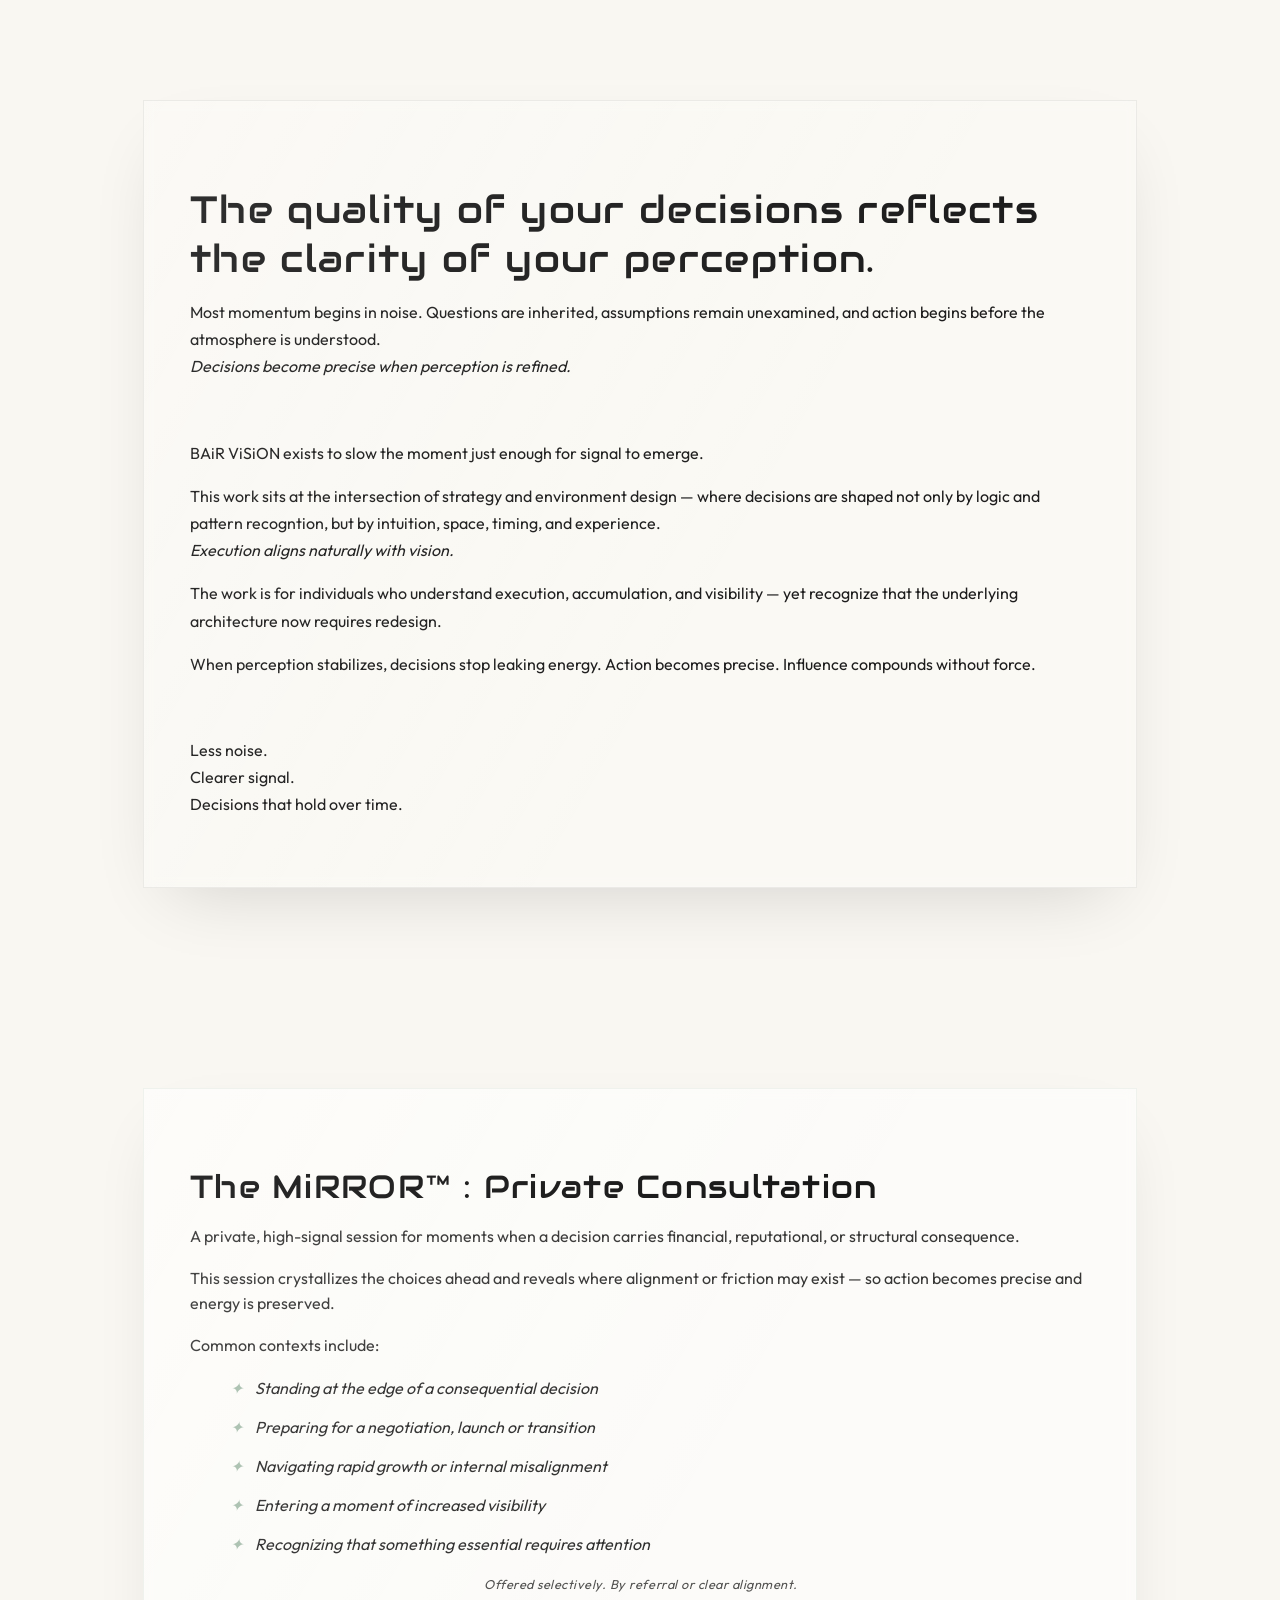
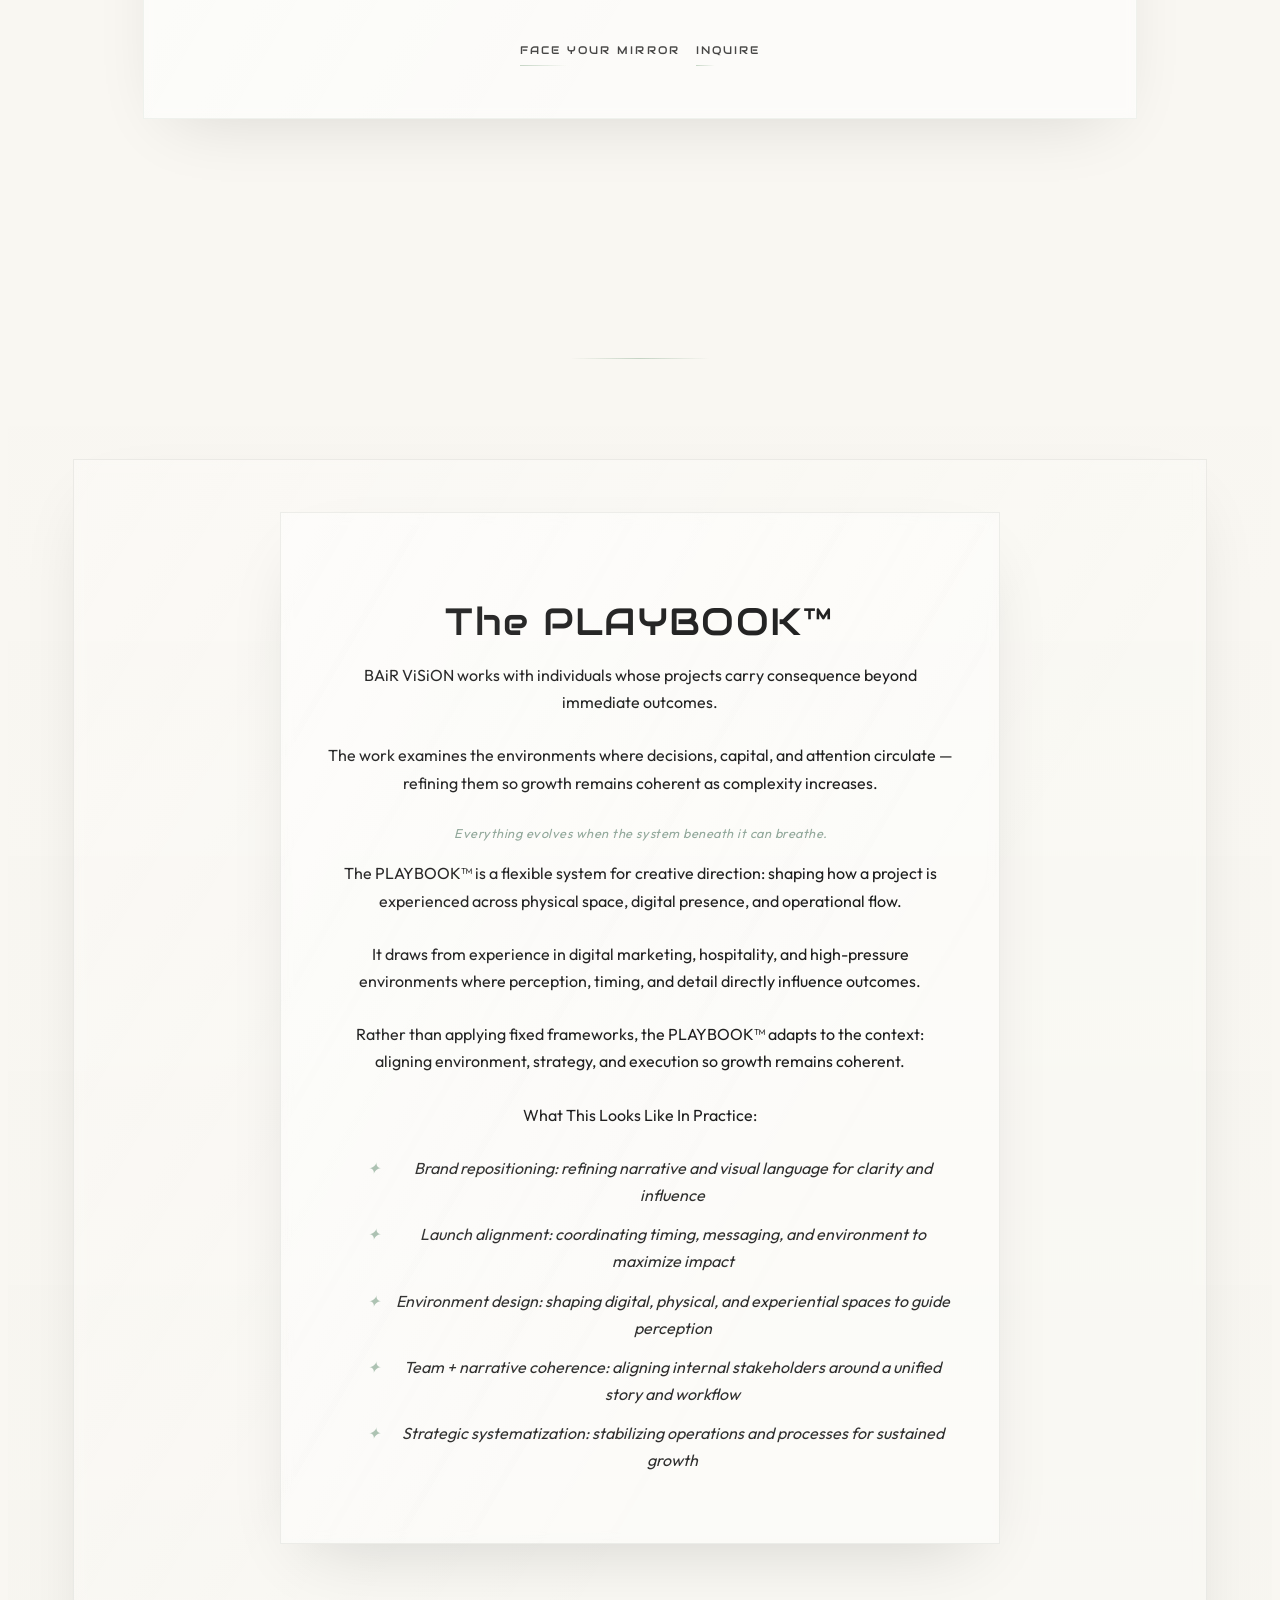
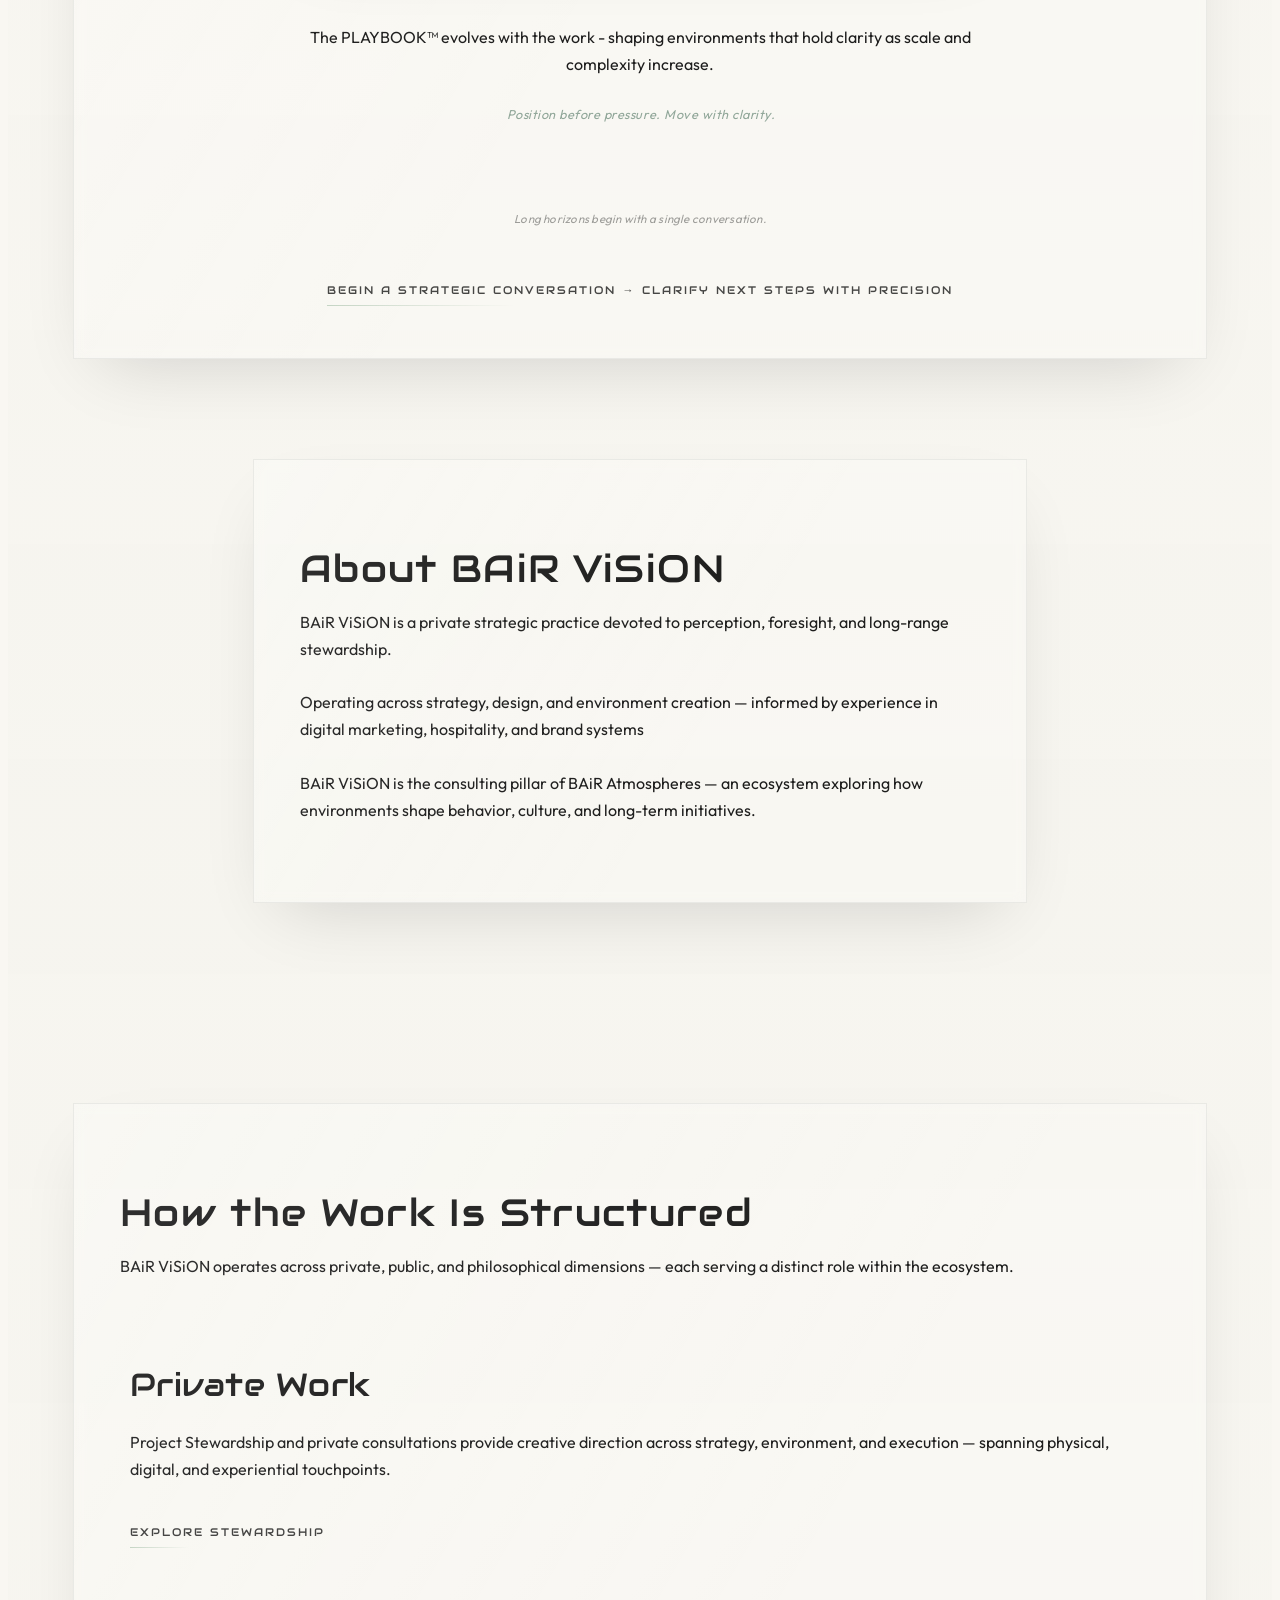
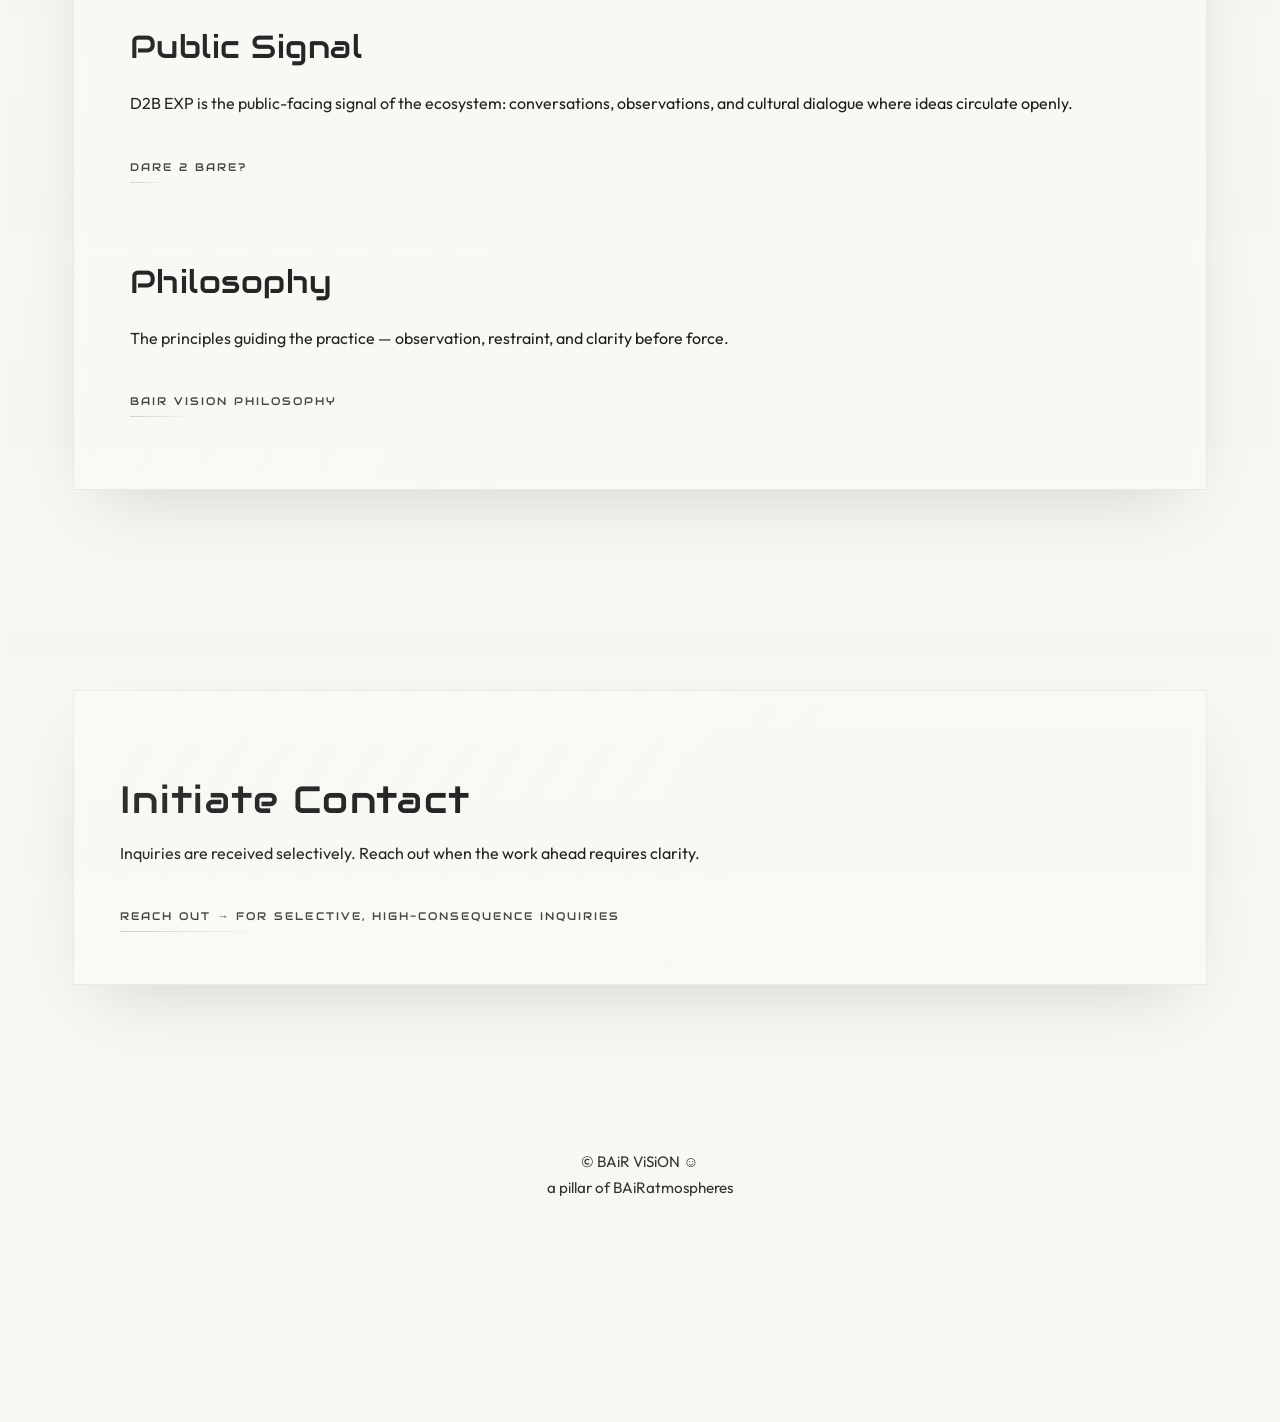
==== commit 6ea0869b: "Update index.html" ====
--- a/index.html
+++ b/index.html
@@ -76,15 +76,22 @@
 
         <h2 class="bloom-title">Clarity Before Momentum</h2>
 
-       <p class="subtitle"> Creative direction, environment design, and strategy for long-range initiatives
-</p>
+       <p class="subtitle"> Creative direction, environment design, and strategy  </p>
+         <p class="subtitle muted"> For founders and operators navigating high-stakes decisions, transitions, or growth
+      </p>
+           <br>
+
+     
         <p class="subtitle muted">
-Background in digital marketing, hospitality & CXperience, and brand environments — applied to projects where perception and execution must align.
+Background in digital marketing, hospitality & CXperience, and brand environments — applied across digital, physical, and experiential environments</p> 
+ <p class="subtitle muted"> 
+Shaping perception, timing, and execution where consequence matters.
 </p>
         
         <div class="cta-group">
-          <a href="mirror.html" class="text-link">Private Consultation</a>
-          <a href="stewardship.html" class="text-link">Strategic Stewardship</a>
+          <a href="mirror.html" class="text-link">Face Your MiRROR → Immediate signal, high-stakes clarity</a>
+          <a href="stewardship.html" class="text-link">Explore Stewardship → Systems that sustain growth
+</a>
         </div>
         
         <div class="hero-divider" aria-hidden="true"></div>
@@ -104,8 +111,9 @@
     
     <p class="why-now-support">
      Compression reveals what was always structural.  
-      Those who refine perception early move differently when pressure arrives.
-    </p>
+      Those who refine perception early move differently when pressure arrives.</p>
+    <em>For those who sense structural misalignment before it shows.</em>
+      </p>
     <a href="mirror.html" class="cta-link dark">Begin with clarity</a>
   </div>
 </section>   
@@ -119,7 +127,8 @@
 
     <p class="sizzle-text">
      Most momentum begins in noise.  
-     Questions are inherited, assumptions remain unexamined, and action begins before the atmosphere is understood.
+     Questions are inherited, assumptions remain unexamined, and action begins before the atmosphere is understood.<br>
+    <em>Decisions become precise when perception is refined.</em>
     </p>
 <br>
     
@@ -128,8 +137,9 @@
     </p>
 
  <p class="sizzle-text">
-This work sits at the intersection of strategy and environment design — where decisions are shaped not only by logic and pattern recogntion, but by intuition, space, timing, and experience.
-</p>
+This work sits at the intersection of strategy and environment design — where decisions are shaped not only by logic and pattern recogntion, but by intuition, space, timing, and experience.<br>
+<em>Execution aligns naturally with vision.</em>
+ </p>
 
     <p class="sizzle-text">
      The work is for individuals who understand execution, accumulation, and visibility — yet recognize that the underlying architecture now requires redesign.
@@ -156,19 +166,21 @@
         <h2>The MiRROR™ : Private Consultation</h2>
         <p>A private, high-signal session for moments when a decision carries financial, reputational, or structural consequence.</p>
 
-        <p>This work often occurs when someone is:</p>
+        <p>This session crystallizes the choices ahead and reveals where alignment or friction may exist — so action becomes precise and energy is preserved.</p>
+        
+        <p>Common contexts include:</p>
         <ul class="star-list">
-          <li>standing at the edge of a consequential decision</li>
-          <li>preparing for a negotiation, launch or transition</li>
-          <li>navigating rapid growth or internal misalignment</li>
-          <li>entering a moment of increased visibility</li>
-          <li>recognizing that something essential requires attention</li>
+          <li>Standing at the edge of a consequential decision</li>
+          <li>Preparing for a negotiation, launch or transition</li>
+          <li>Navigating rapid growth or internal misalignment</li>
+          <li>Entering a moment of increased visibility</li>
+          <li>Recognizing that something essential requires attention</li>
         </ul>
 
           <p class="rhythm-hook" style="text-align:center; max-width:700px; margin:0 auto;">Offered selectively. By referral or clear alignment.</p>
 
         <div class="panel-cta">
-          <a href="https://buy.stripe.com/7sYdR17dJeGha8h09b0gw02" class="text-link">Face Your MiRROR</a>
+          <a href="https://buy.stripe.com/7sYdR17dJeGha8h09b0gw02" class="text-link">FACE YOUR MiRROR</a>
           <a href="contact.html" class="text-link">Inquire</a>
         </div>
       </div>
@@ -202,9 +214,15 @@
 Rather than applying fixed frameworks, the PLAYBOOK™ adapts to the context: aligning environment, strategy, and execution so growth remains coherent.
     </p>
 
- <p>
-This includes creative direction across brand environments, spatial design, experiential concepts, and the systems that support them.
-</p>
+   <p>What This Looks Like In Practice:</p>
+        <ul class="star-list">
+          <li>Brand repositioning: refining narrative and visual language for clarity and influence</li>
+          <li>Launch alignment: coordinating timing, messaging, and environment to maximize impact</li>
+          <li>Environment design: shaping digital, physical, and experiential spaces to guide perception</li>
+          <li>Team + narrative coherence: aligning internal stakeholders around a unified story and workflow</li>
+          <li>Strategic systematization: stabilizing operations and processes for sustained growth</li>
+        </ul>
+      </div>
       
           </div>
 
@@ -222,7 +240,7 @@
           <a href="#"
              class="text-link"
              onclick="Calendly.initPopupWidget({url: 'https://calendly.com/dare222bare/discovery'}); return false;">
-            Begin a Strategic Conversation</a>
+            Begin a Strategic Conversation → Clarify next steps with precision</a>
     
         </div>
       </div>
@@ -301,7 +319,7 @@
 Reach out when the work ahead requires clarity.
 </p>
 
-<a href="contact.html" class="text-link">Contact BAiR ViSiON</a>
+<a href="contact.html" class="text-link">Reach Out → For selective, high-consequence inquiries</a>
       
       </div>
     </section>
